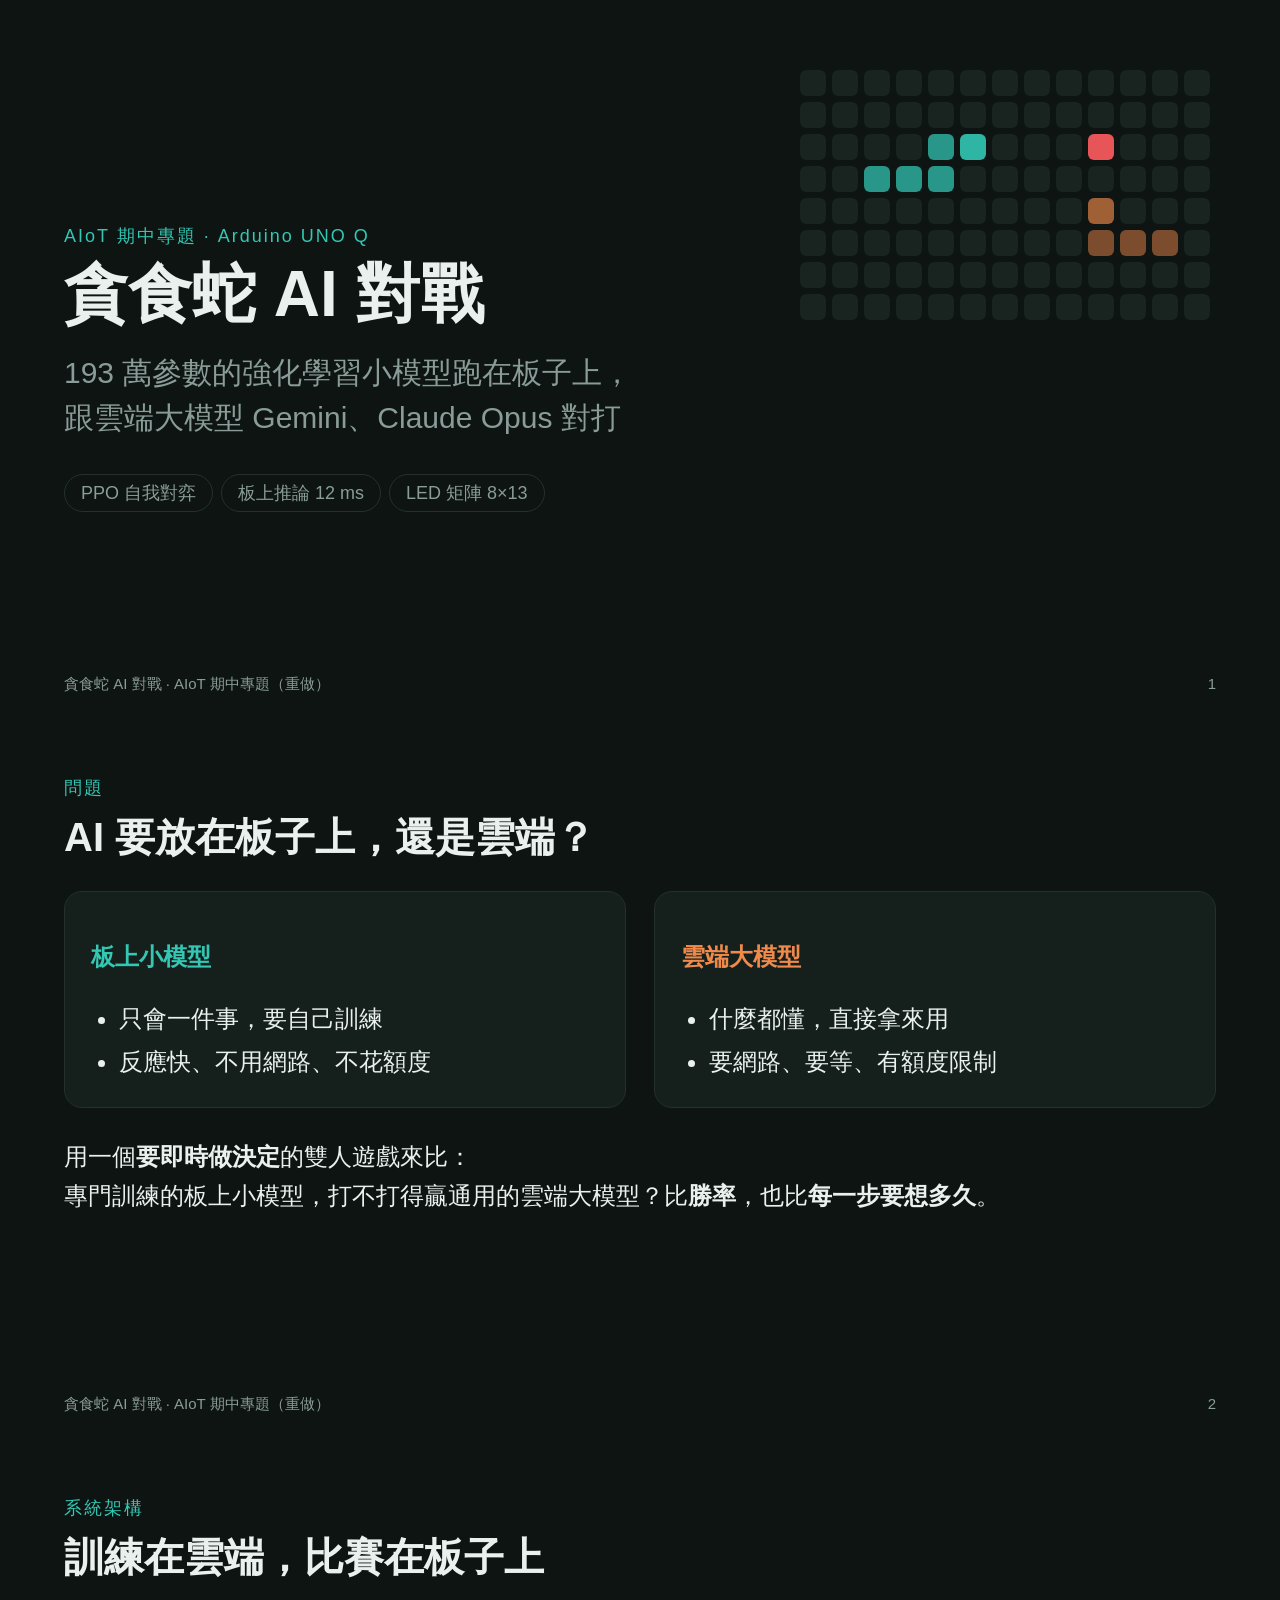
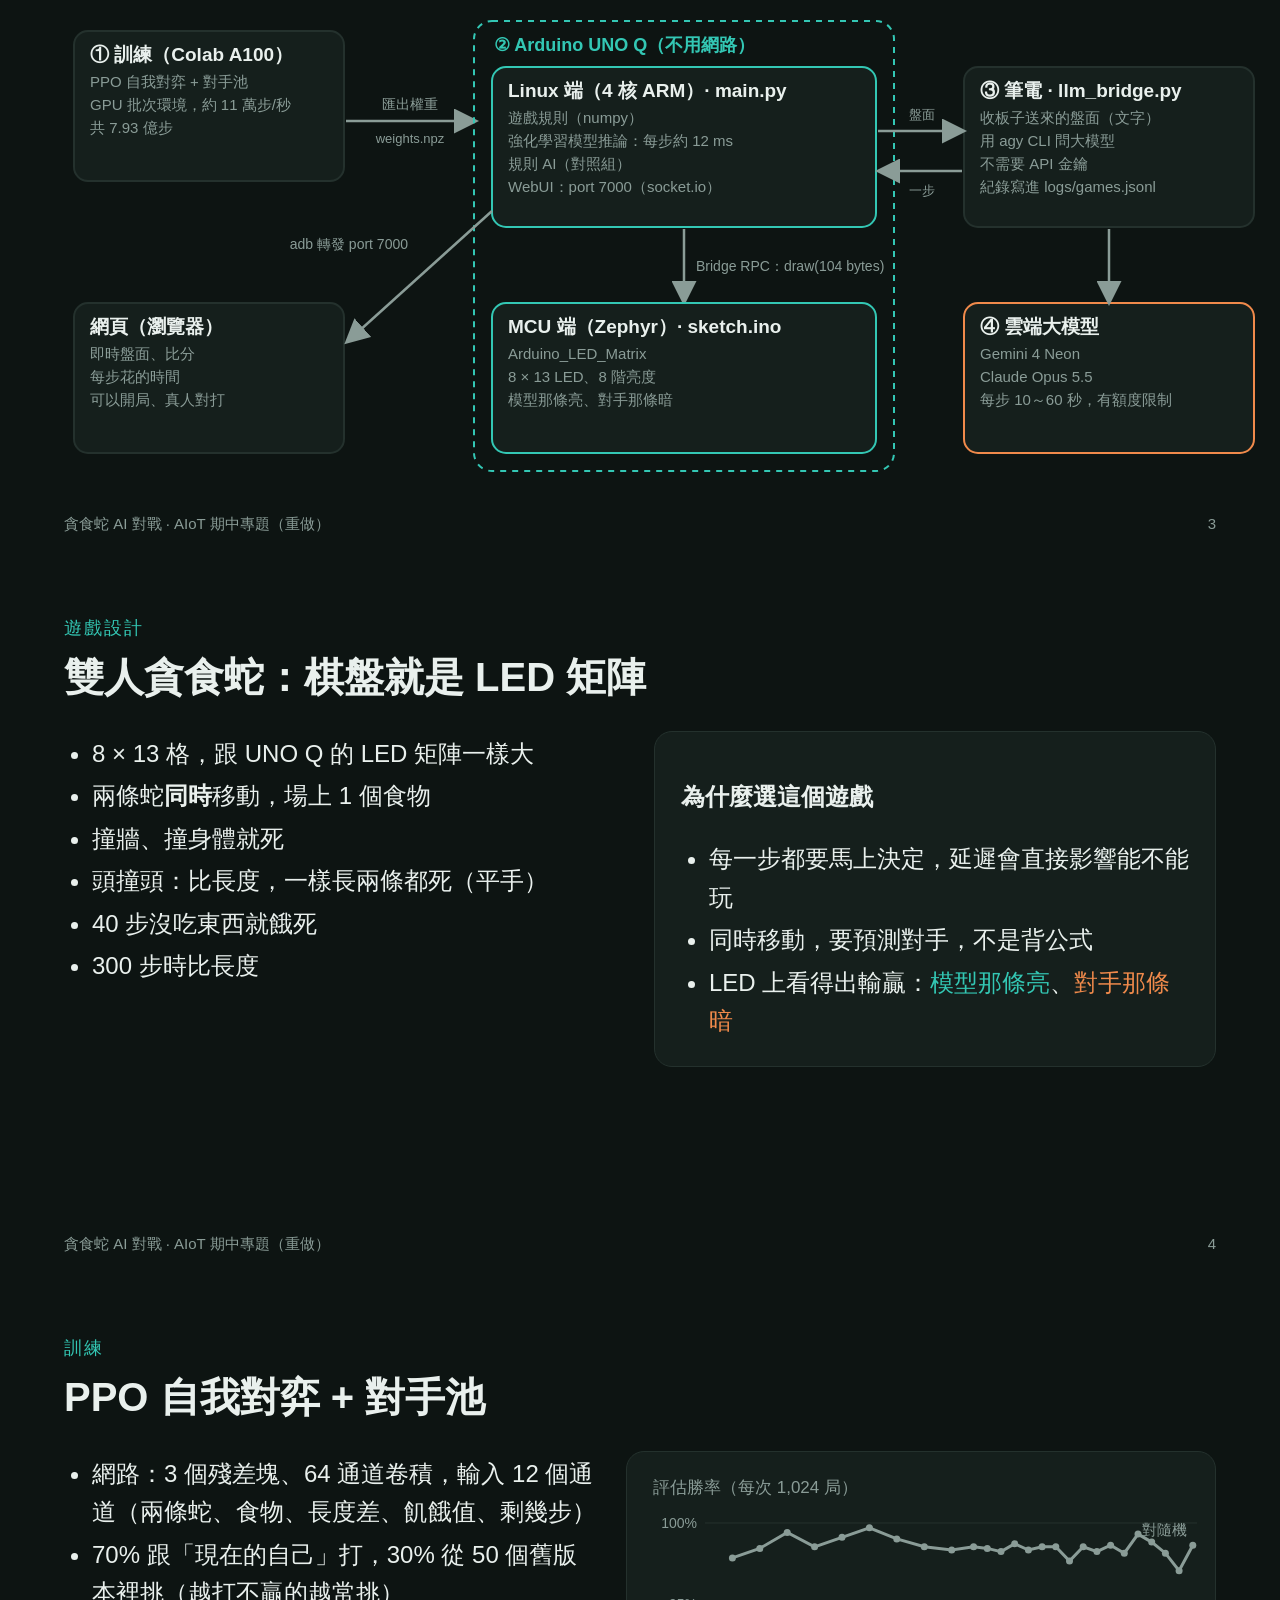
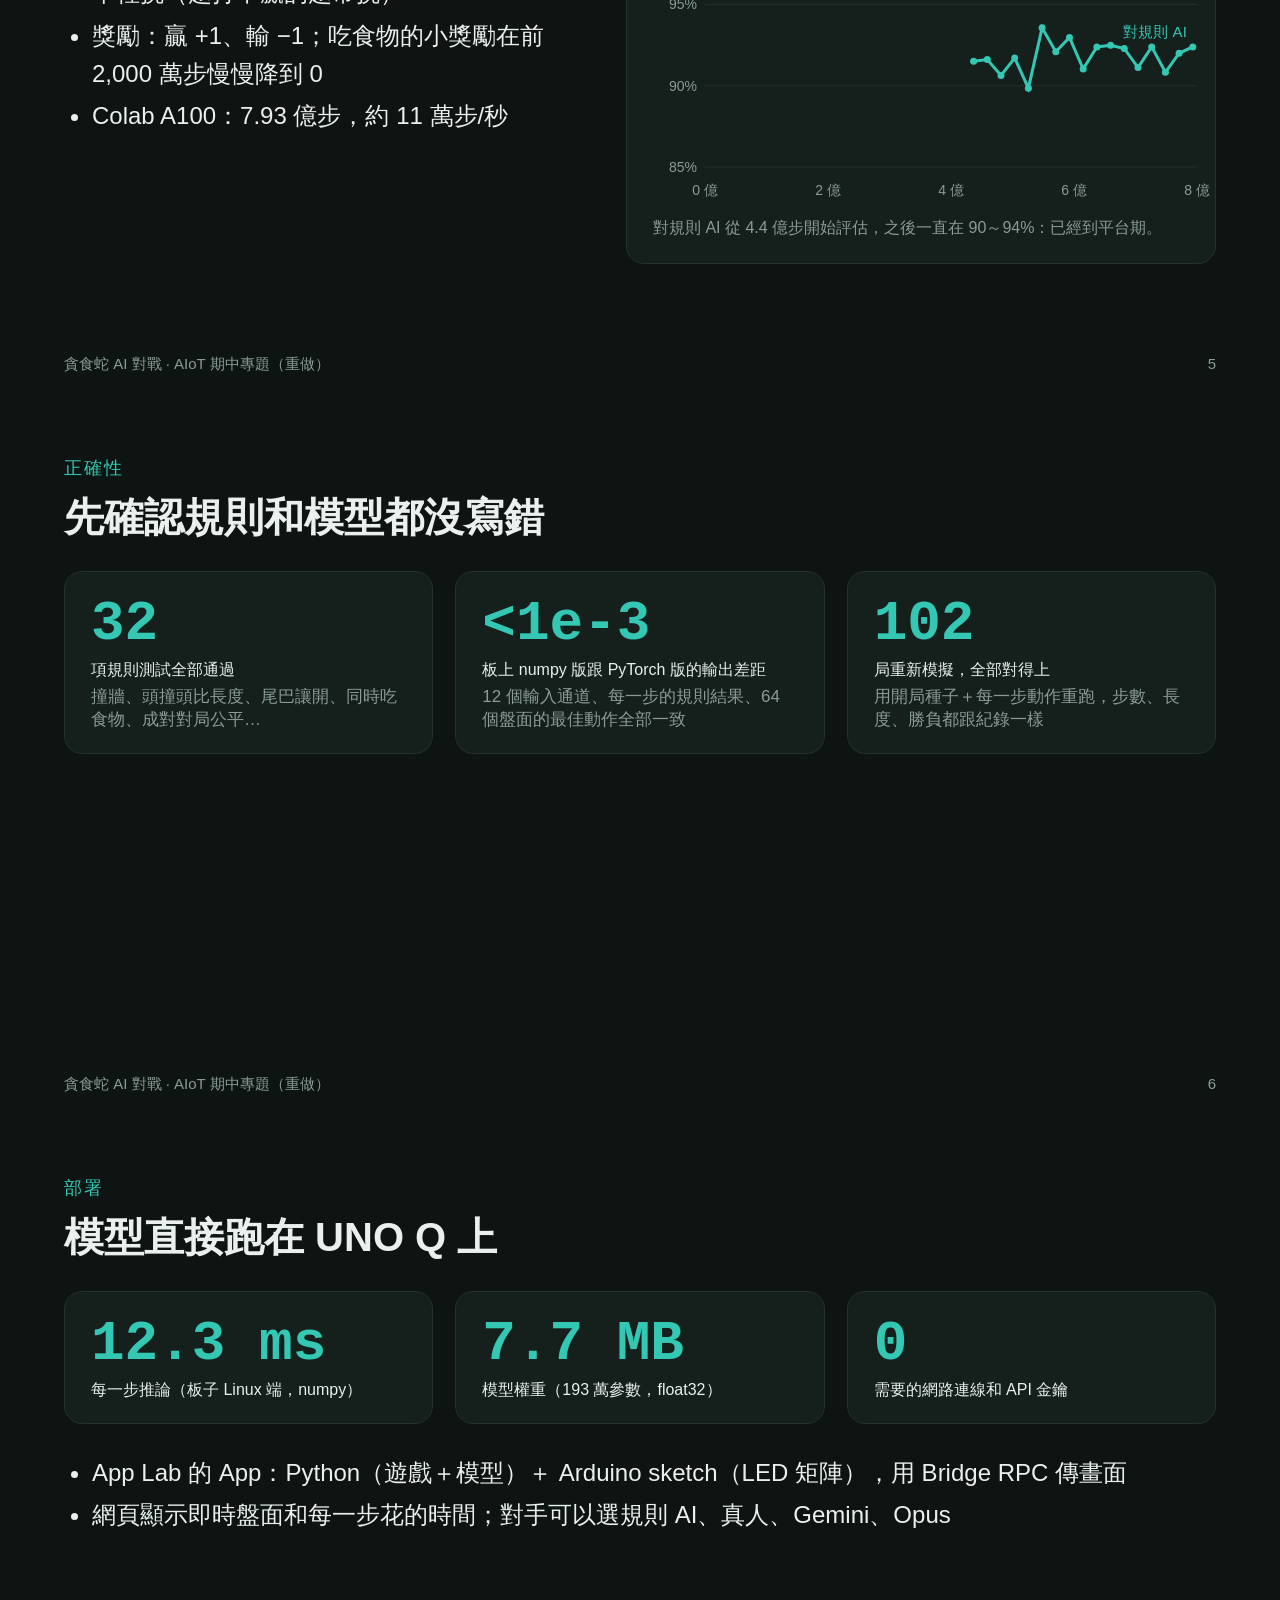
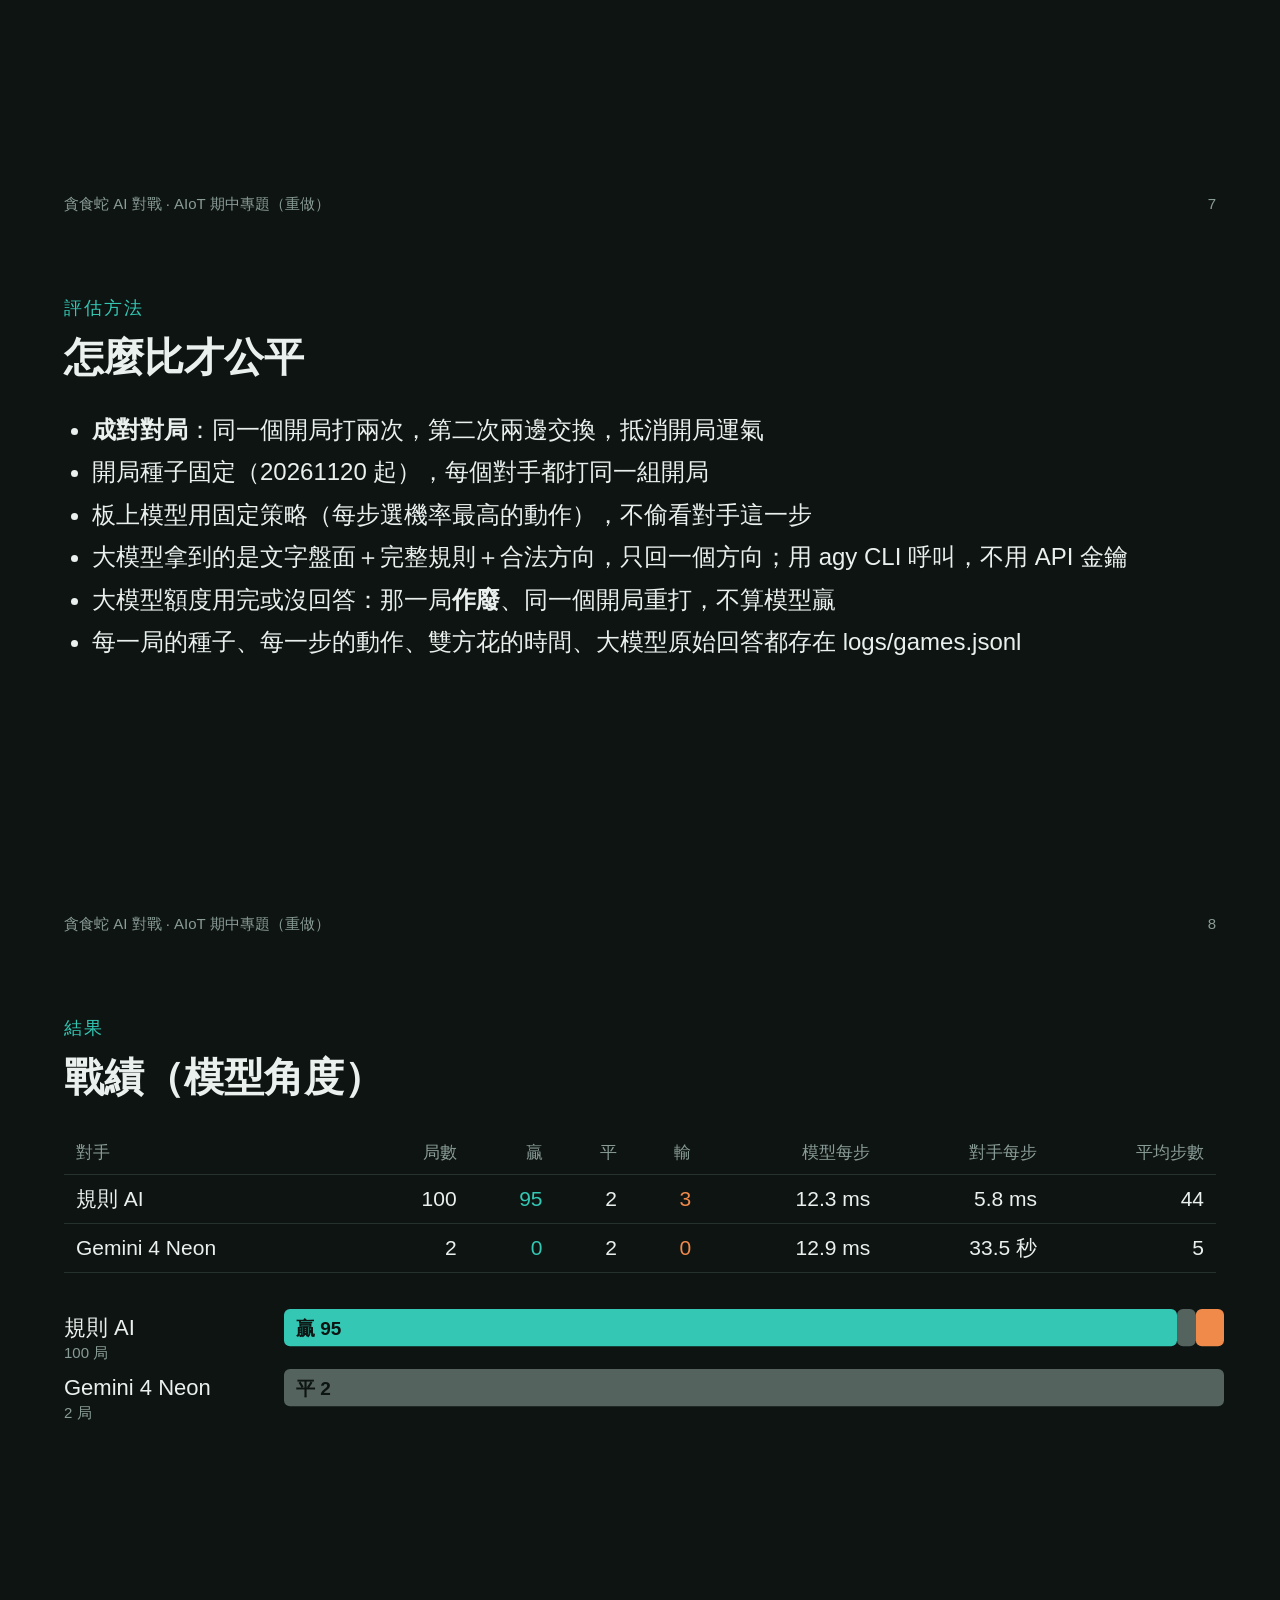
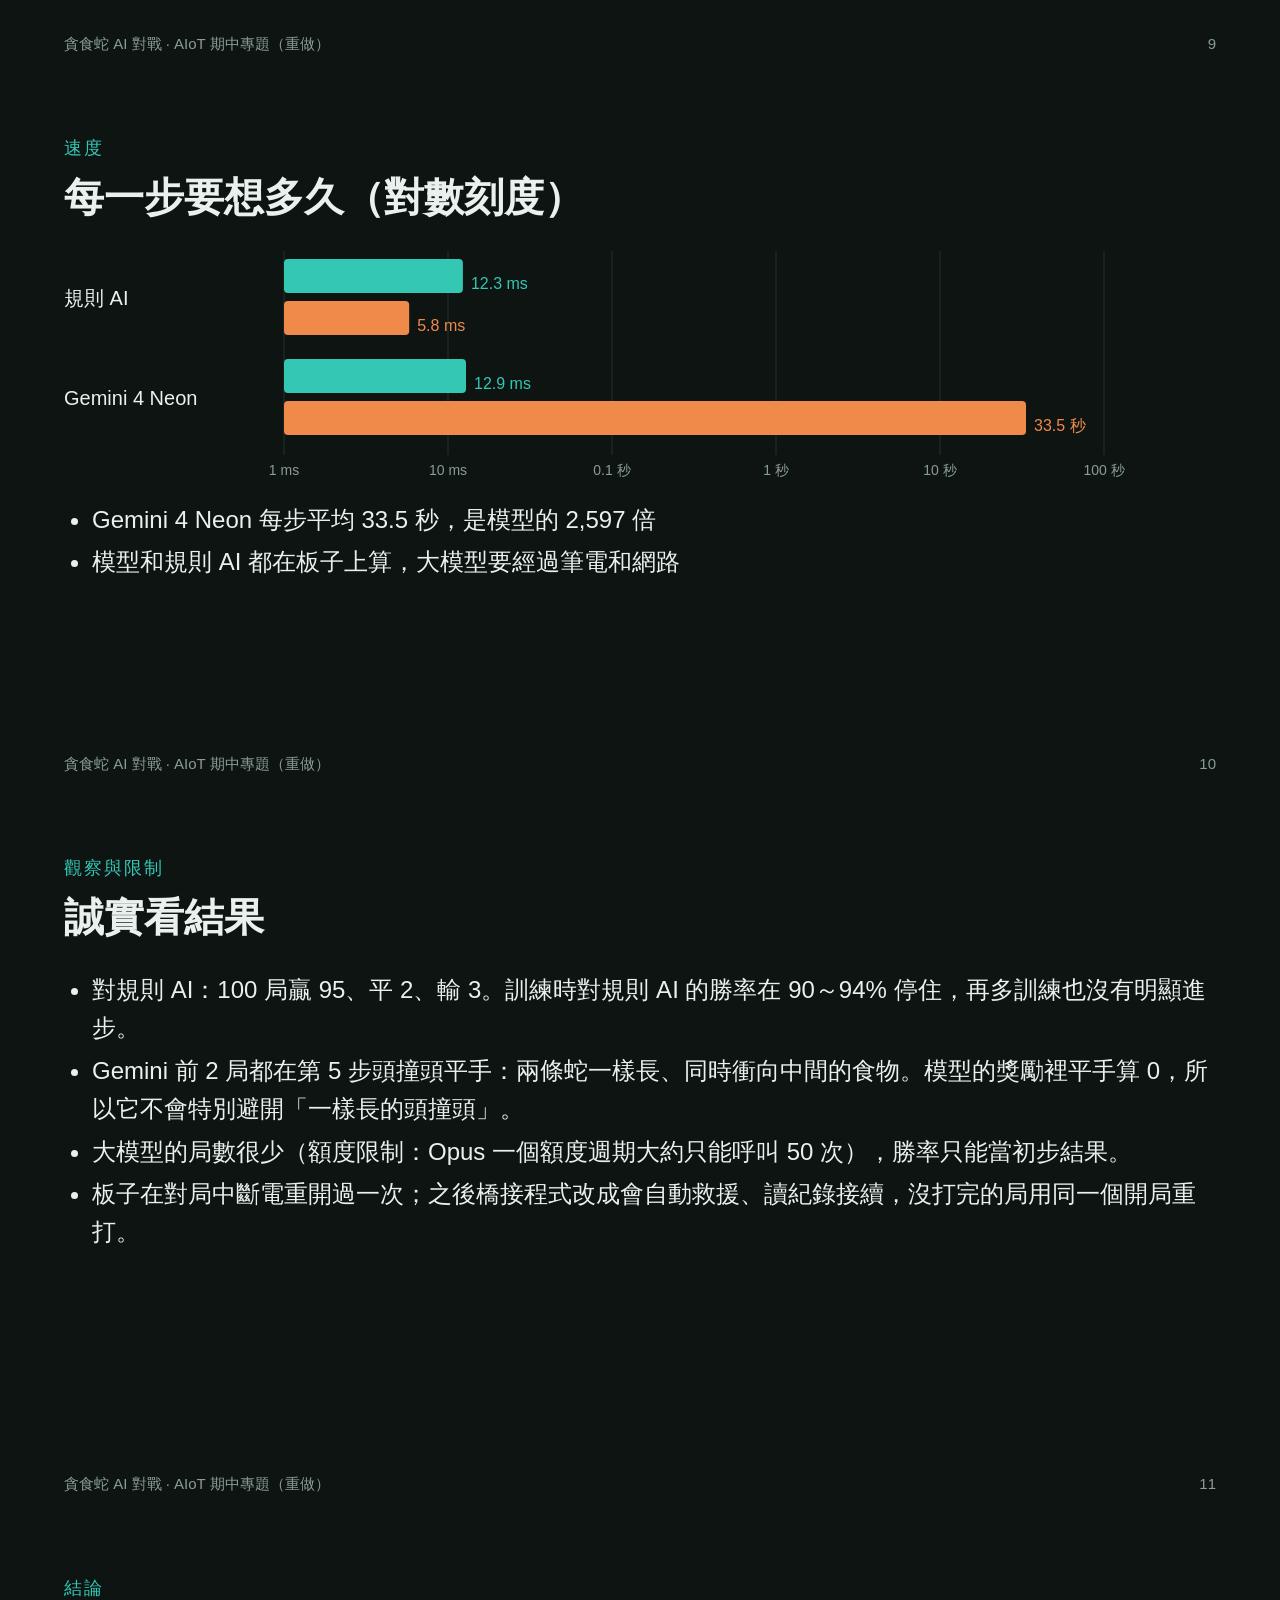
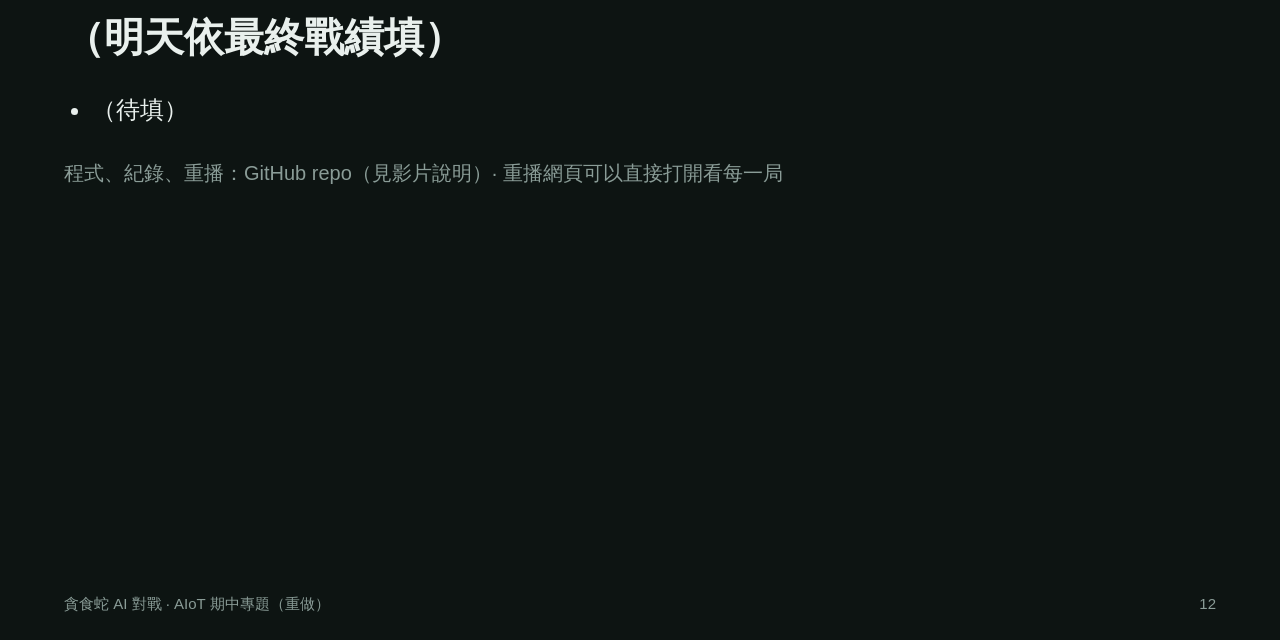
==== slides/deck.html @ 6e9355e6 "貪食蛇 AI 對戰：板上強化學習模型 vs 規則 AI、Gemini、Claude Opus - snake_duel.py：GPU 批次環境＋PPO 自我對弈＋對手池（Colab A100 訓練 7" ====
<!doctype html><html lang="zh-Hant"><head><meta charset="utf-8"><title>貪食蛇 AI 對戰</title><style>
@page { size: 1280px 720px; margin: 0; }
:root { --bg:#0d1412; --panel:#151f1c; --line:#24312d; --ink:#e9f0ed; --muted:#8a9c97; --model:#33c7b4; --opp:#f08a4b; }
* { box-sizing: border-box; }
html, body { margin: 0; background: var(--bg); color: var(--ink);
  font-family: "Microsoft JhengHei", "Noto Sans TC", sans-serif; -webkit-print-color-adjust: exact; print-color-adjust: exact; }
.slide { width: 1280px; height: 720px; padding: 56px 64px 40px; position: relative; overflow: hidden; page-break-after: always; break-after: page; background: var(--bg); }
.kicker { color: var(--model); font-size: 18px; letter-spacing: 2px; margin-bottom: 10px; }
h1 { font-size: 64px; margin: 0 0 18px; line-height: 1.15; }
h2 { font-size: 40px; margin: 0 0 26px; }
p, li { font-size: 24px; line-height: 1.6; }
.muted { color: var(--muted); }
.model { color: var(--model); } .opp { color: var(--opp); }
.foot { position: absolute; left: 64px; right: 64px; bottom: 26px; display: flex; justify-content: space-between; color: var(--muted); font-size: 15px; }
.grid2 { display: grid; grid-template-columns: 1fr 1fr; gap: 28px; }
.card { background: var(--panel); border: 1px solid var(--line); border-radius: 18px; padding: 22px 26px; }
.big { font-family: "Cascadia Mono", Consolas, monospace; font-size: 56px; font-weight: 700; line-height: 1.1; }
.stat { display: flex; flex-direction: column; gap: 4px; }
.stats { display: grid; grid-template-columns: repeat(3, 1fr); gap: 22px; margin-top: 24px; }
ul { margin: 0; padding-left: 28px; } li { margin: 4px 0; }
table { border-collapse: collapse; width: 100%; font-size: 21px; }
th, td { padding: 10px 12px; border-bottom: 1px solid var(--line); text-align: right; }
th:first-child, td:first-child { text-align: left; }
th { color: var(--muted); font-weight: 400; font-size: 17px; }
.cover { display: flex; flex-direction: column; justify-content: center; }
.cover .snake { position: absolute; right: 64px; top: 70px; opacity: 0.9; }
.tagline { font-size: 30px; color: var(--muted); max-width: 900px; line-height: 1.5; }
.pill { display: inline-block; border: 1px solid var(--line); border-radius: 999px; padding: 6px 16px; font-size: 18px; color: var(--muted); margin-right: 8px; }
</style></head>
<body><section class="slide cover"><div class="snake"><svg width="416" height="256"><rect x="0" y="0" width="26" height="26" rx="6" fill="#1b2522" opacity="1"/><rect x="32" y="0" width="26" height="26" rx="6" fill="#1b2522" opacity="1"/><rect x="64" y="0" width="26" height="26" rx="6" fill="#1b2522" opacity="1"/><rect x="96" y="0" width="26" height="26" rx="6" fill="#1b2522" opacity="1"/><rect x="128" y="0" width="26" height="26" rx="6" fill="#1b2522" opacity="1"/><rect x="160" y="0" width="26" height="26" rx="6" fill="#1b2522" opacity="1"/><rect x="192" y="0" width="26" height="26" rx="6" fill="#1b2522" opacity="1"/><rect x="224" y="0" width="26" height="26" rx="6" fill="#1b2522" opacity="1"/><rect x="256" y="0" width="26" height="26" rx="6" fill="#1b2522" opacity="1"/><rect x="288" y="0" width="26" height="26" rx="6" fill="#1b2522" opacity="1"/><rect x="320" y="0" width="26" height="26" rx="6" fill="#1b2522" opacity="1"/><rect x="352" y="0" width="26" height="26" rx="6" fill="#1b2522" opacity="1"/><rect x="384" y="0" width="26" height="26" rx="6" fill="#1b2522" opacity="1"/><rect x="0" y="32" width="26" height="26" rx="6" fill="#1b2522" opacity="1"/><rect x="32" y="32" width="26" height="26" rx="6" fill="#1b2522" opacity="1"/><rect x="64" y="32" width="26" height="26" rx="6" fill="#1b2522" opacity="1"/><rect x="96" y="32" width="26" height="26" rx="6" fill="#1b2522" opacity="1"/><rect x="128" y="32" width="26" height="26" rx="6" fill="#1b2522" opacity="1"/><rect x="160" y="32" width="26" height="26" rx="6" fill="#1b2522" opacity="1"/><rect x="192" y="32" width="26" height="26" rx="6" fill="#1b2522" opacity="1"/><rect x="224" y="32" width="26" height="26" rx="6" fill="#1b2522" opacity="1"/><rect x="256" y="32" width="26" height="26" rx="6" fill="#1b2522" opacity="1"/><rect x="288" y="32" width="26" height="26" rx="6" fill="#1b2522" opacity="1"/><rect x="320" y="32" width="26" height="26" rx="6" fill="#1b2522" opacity="1"/><rect x="352" y="32" width="26" height="26" rx="6" fill="#1b2522" opacity="1"/><rect x="384" y="32" width="26" height="26" rx="6" fill="#1b2522" opacity="1"/><rect x="0" y="64" width="26" height="26" rx="6" fill="#1b2522" opacity="1"/><rect x="32" y="64" width="26" height="26" rx="6" fill="#1b2522" opacity="1"/><rect x="64" y="64" width="26" height="26" rx="6" fill="#1b2522" opacity="1"/><rect x="96" y="64" width="26" height="26" rx="6" fill="#1b2522" opacity="1"/><rect x="128" y="64" width="26" height="26" rx="6" fill="#33c7b4" opacity="0.8142857142857143"/><rect x="160" y="64" width="26" height="26" rx="6" fill="#33c7b4" opacity="1.0"/><rect x="192" y="64" width="26" height="26" rx="6" fill="#1b2522" opacity="1"/><rect x="224" y="64" width="26" height="26" rx="6" fill="#1b2522" opacity="1"/><rect x="256" y="64" width="26" height="26" rx="6" fill="#1b2522" opacity="1"/><rect x="288" y="64" width="26" height="26" rx="6" fill="#ff5d61" opacity="1.0"/><rect x="320" y="64" width="26" height="26" rx="6" fill="#1b2522" opacity="1"/><rect x="352" y="64" width="26" height="26" rx="6" fill="#1b2522" opacity="1"/><rect x="384" y="64" width="26" height="26" rx="6" fill="#1b2522" opacity="1"/><rect x="0" y="96" width="26" height="26" rx="6" fill="#1b2522" opacity="1"/><rect x="32" y="96" width="26" height="26" rx="6" fill="#1b2522" opacity="1"/><rect x="64" y="96" width="26" height="26" rx="6" fill="#33c7b4" opacity="0.8142857142857143"/><rect x="96" y="96" width="26" height="26" rx="6" fill="#33c7b4" opacity="0.8142857142857143"/><rect x="128" y="96" width="26" height="26" rx="6" fill="#33c7b4" opacity="0.8142857142857143"/><rect x="160" y="96" width="26" height="26" rx="6" fill="#1b2522" opacity="1"/><rect x="192" y="96" width="26" height="26" rx="6" fill="#1b2522" opacity="1"/><rect x="224" y="96" width="26" height="26" rx="6" fill="#1b2522" opacity="1"/><rect x="256" y="96" width="26" height="26" rx="6" fill="#1b2522" opacity="1"/><rect x="288" y="96" width="26" height="26" rx="6" fill="#1b2522" opacity="1"/><rect x="320" y="96" width="26" height="26" rx="6" fill="#1b2522" opacity="1"/><rect x="352" y="96" width="26" height="26" rx="6" fill="#1b2522" opacity="1"/><rect x="384" y="96" width="26" height="26" rx="6" fill="#1b2522" opacity="1"/><rect x="0" y="128" width="26" height="26" rx="6" fill="#1b2522" opacity="1"/><rect x="32" y="128" width="26" height="26" rx="6" fill="#1b2522" opacity="1"/><rect x="64" y="128" width="26" height="26" rx="6" fill="#1b2522" opacity="1"/><rect x="96" y="128" width="26" height="26" rx="6" fill="#1b2522" opacity="1"/><rect x="128" y="128" width="26" height="26" rx="6" fill="#1b2522" opacity="1"/><rect x="160" y="128" width="26" height="26" rx="6" fill="#1b2522" opacity="1"/><rect x="192" y="128" width="26" height="26" rx="6" fill="#1b2522" opacity="1"/><rect x="224" y="128" width="26" height="26" rx="6" fill="#1b2522" opacity="1"/><rect x="256" y="128" width="26" height="26" rx="6" fill="#1b2522" opacity="1"/><rect x="288" y="128" width="26" height="26" rx="6" fill="#f08a4b" opacity="0.7214285714285714"/><rect x="320" y="128" width="26" height="26" rx="6" fill="#1b2522" opacity="1"/><rect x="352" y="128" width="26" height="26" rx="6" fill="#1b2522" opacity="1"/><rect x="384" y="128" width="26" height="26" rx="6" fill="#1b2522" opacity="1"/><rect x="0" y="160" width="26" height="26" rx="6" fill="#1b2522" opacity="1"/><rect x="32" y="160" width="26" height="26" rx="6" fill="#1b2522" opacity="1"/><rect x="64" y="160" width="26" height="26" rx="6" fill="#1b2522" opacity="1"/><rect x="96" y="160" width="26" height="26" rx="6" fill="#1b2522" opacity="1"/><rect x="128" y="160" width="26" height="26" rx="6" fill="#1b2522" opacity="1"/><rect x="160" y="160" width="26" height="26" rx="6" fill="#1b2522" opacity="1"/><rect x="192" y="160" width="26" height="26" rx="6" fill="#1b2522" opacity="1"/><rect x="224" y="160" width="26" height="26" rx="6" fill="#1b2522" opacity="1"/><rect x="256" y="160" width="26" height="26" rx="6" fill="#1b2522" opacity="1"/><rect x="288" y="160" width="26" height="26" rx="6" fill="#f08a4b" opacity="0.5357142857142857"/><rect x="320" y="160" width="26" height="26" rx="6" fill="#f08a4b" opacity="0.5357142857142857"/><rect x="352" y="160" width="26" height="26" rx="6" fill="#f08a4b" opacity="0.5357142857142857"/><rect x="384" y="160" width="26" height="26" rx="6" fill="#1b2522" opacity="1"/><rect x="0" y="192" width="26" height="26" rx="6" fill="#1b2522" opacity="1"/><rect x="32" y="192" width="26" height="26" rx="6" fill="#1b2522" opacity="1"/><rect x="64" y="192" width="26" height="26" rx="6" fill="#1b2522" opacity="1"/><rect x="96" y="192" width="26" height="26" rx="6" fill="#1b2522" opacity="1"/><rect x="128" y="192" width="26" height="26" rx="6" fill="#1b2522" opacity="1"/><rect x="160" y="192" width="26" height="26" rx="6" fill="#1b2522" opacity="1"/><rect x="192" y="192" width="26" height="26" rx="6" fill="#1b2522" opacity="1"/><rect x="224" y="192" width="26" height="26" rx="6" fill="#1b2522" opacity="1"/><rect x="256" y="192" width="26" height="26" rx="6" fill="#1b2522" opacity="1"/><rect x="288" y="192" width="26" height="26" rx="6" fill="#1b2522" opacity="1"/><rect x="320" y="192" width="26" height="26" rx="6" fill="#1b2522" opacity="1"/><rect x="352" y="192" width="26" height="26" rx="6" fill="#1b2522" opacity="1"/><rect x="384" y="192" width="26" height="26" rx="6" fill="#1b2522" opacity="1"/><rect x="0" y="224" width="26" height="26" rx="6" fill="#1b2522" opacity="1"/><rect x="32" y="224" width="26" height="26" rx="6" fill="#1b2522" opacity="1"/><rect x="64" y="224" width="26" height="26" rx="6" fill="#1b2522" opacity="1"/><rect x="96" y="224" width="26" height="26" rx="6" fill="#1b2522" opacity="1"/><rect x="128" y="224" width="26" height="26" rx="6" fill="#1b2522" opacity="1"/><rect x="160" y="224" width="26" height="26" rx="6" fill="#1b2522" opacity="1"/><rect x="192" y="224" width="26" height="26" rx="6" fill="#1b2522" opacity="1"/><rect x="224" y="224" width="26" height="26" rx="6" fill="#1b2522" opacity="1"/><rect x="256" y="224" width="26" height="26" rx="6" fill="#1b2522" opacity="1"/><rect x="288" y="224" width="26" height="26" rx="6" fill="#1b2522" opacity="1"/><rect x="320" y="224" width="26" height="26" rx="6" fill="#1b2522" opacity="1"/><rect x="352" y="224" width="26" height="26" rx="6" fill="#1b2522" opacity="1"/><rect x="384" y="224" width="26" height="26" rx="6" fill="#1b2522" opacity="1"/></svg></div>
<div class="kicker">AIoT 期中專題 · Arduino UNO Q</div>
<h1>貪食蛇 AI 對戰</h1>
<div class="tagline">193 萬參數的強化學習小模型跑在板子上，<br>跟雲端大模型 Gemini、Claude Opus 對打</div>
<div style="margin-top:34px"><span class="pill">PPO 自我對弈</span><span class="pill">板上推論 12 ms</span><span class="pill">LED 矩陣 8×13</span></div>
<div class="foot"><span>貪食蛇 AI 對戰 · AIoT 期中專題（重做）</span><span>1</span></div></section><section class="slide"><div class="kicker">問題</div><h2>AI 要放在板子上，還是雲端？</h2>
<div class="grid2"><div class="card"><p class="model"><b>板上小模型</b></p><ul><li>只會一件事，要自己訓練</li><li>反應快、不用網路、不花額度</li></ul></div>
<div class="card"><p class="opp"><b>雲端大模型</b></p><ul><li>什麼都懂，直接拿來用</li><li>要網路、要等、有額度限制</li></ul></div></div>
<p style="margin-top:30px">用一個<b>要即時做決定</b>的雙人遊戲來比：<br>專門訓練的板上小模型，打不打得贏通用的雲端大模型？比<b>勝率</b>，也比<b>每一步要想多久</b>。</p>
<div class="foot"><span>貪食蛇 AI 對戰 · AIoT 期中專題（重做）</span><span>2</span></div></section><section class="slide"><div class="kicker">系統架構</div><h2>訓練在雲端，比賽在板子上</h2><svg viewBox="0 0 1200 470" width="1200" height="470"><defs><marker id="ah" markerWidth="10" markerHeight="10" refX="8" refY="5" orient="auto"><path d="M0,0 L10,5 L0,10 z" fill="#8a9c97"/></marker></defs><rect x="10" y="20" width="270" height="150" rx="14" fill="#151f1c" stroke="#24312d" stroke-width="2"/><text x="26" y="50" fill="#e9f0ed" font-size="19" font-weight="700">① 訓練（Colab A100）</text><text x="26" y="76" fill="#8a9c97" font-size="15">PPO 自我對弈 + 對手池</text><text x="26" y="99" fill="#8a9c97" font-size="15">GPU 批次環境，約 11 萬步/秒</text><text x="26" y="122" fill="#8a9c97" font-size="15">共 7.93 億步</text><line x1="282" y1="110" x2="410" y2="110" stroke="#8a9c97" stroke-width="2.5" marker-end="url(#ah)"/><text x="346" y="98" fill="#8a9c97" font-size="14" text-anchor="middle">匯出權重</text><text x="346" y="132" fill="#8a9c97" font-size="13" text-anchor="middle">weights.npz</text><rect x="410" y="10" width="420" height="450" rx="18" fill="none" stroke="#33c7b4" stroke-width="2" stroke-dasharray="6 6"/><text x="430" y="40" fill="#33c7b4" font-size="18" font-weight="700">② Arduino UNO Q（不用網路）</text><rect x="428" y="56" width="384" height="160" rx="14" fill="#151f1c" stroke="#33c7b4" stroke-width="2"/><text x="444" y="86" fill="#e9f0ed" font-size="19" font-weight="700">Linux 端（4 核 ARM）· main.py</text><text x="444" y="112" fill="#8a9c97" font-size="15">遊戲規則（numpy）</text><text x="444" y="135" fill="#8a9c97" font-size="15">強化學習模型推論：每步約 12 ms</text><text x="444" y="158" fill="#8a9c97" font-size="15">規則 AI（對照組）</text><text x="444" y="181" fill="#8a9c97" font-size="15">WebUI：port 7000（socket.io）</text><line x1="620" y1="218" x2="620" y2="290" stroke="#8a9c97" stroke-width="2.5" marker-end="url(#ah)"/><text x="632" y="260" fill="#8a9c97" font-size="14" text-anchor="start">Bridge RPC：draw(104 bytes)</text><rect x="428" y="292" width="384" height="150" rx="14" fill="#151f1c" stroke="#33c7b4" stroke-width="2"/><text x="444" y="322" fill="#e9f0ed" font-size="19" font-weight="700">MCU 端（Zephyr）· sketch.ino</text><text x="444" y="348" fill="#8a9c97" font-size="15">Arduino_LED_Matrix</text><text x="444" y="371" fill="#8a9c97" font-size="15">8 × 13 LED、8 階亮度</text><text x="444" y="394" fill="#8a9c97" font-size="15">模型那條亮、對手那條暗</text><rect x="900" y="56" width="290" height="160" rx="14" fill="#151f1c" stroke="#24312d" stroke-width="2"/><text x="916" y="86" fill="#e9f0ed" font-size="19" font-weight="700">③ 筆電 · llm_bridge.py</text><text x="916" y="112" fill="#8a9c97" font-size="15">收板子送來的盤面（文字）</text><text x="916" y="135" fill="#8a9c97" font-size="15">用 agy CLI 問大模型</text><text x="916" y="158" fill="#8a9c97" font-size="15">不需要 API 金鑰</text><text x="916" y="181" fill="#8a9c97" font-size="15">紀錄寫進 logs/games.jsonl</text><line x1="814" y1="120" x2="898" y2="120" stroke="#8a9c97" stroke-width="2.5" marker-end="url(#ah)"/><line x1="898" y1="160" x2="816" y2="160" stroke="#8a9c97" stroke-width="2.5" marker-end="url(#ah)"/><text x="858" y="108" fill="#8a9c97" font-size="13" text-anchor="middle">盤面</text><text x="858" y="184" fill="#8a9c97" font-size="13" text-anchor="middle">一步</text><rect x="900" y="292" width="290" height="150" rx="14" fill="#151f1c" stroke="#f08a4b" stroke-width="2"/><text x="916" y="322" fill="#e9f0ed" font-size="19" font-weight="700">④ 雲端大模型</text><text x="916" y="348" fill="#8a9c97" font-size="15">Gemini 4 Neon</text><text x="916" y="371" fill="#8a9c97" font-size="15">Claude Opus 5.5</text><text x="916" y="394" fill="#8a9c97" font-size="15">每步 10～60 秒，有額度限制</text><line x1="1045" y1="218" x2="1045" y2="290" stroke="#8a9c97" stroke-width="2.5" marker-end="url(#ah)"/><rect x="10" y="292" width="270" height="150" rx="14" fill="#151f1c" stroke="#24312d" stroke-width="2"/><text x="26" y="322" fill="#e9f0ed" font-size="19" font-weight="700">網頁（瀏覽器）</text><text x="26" y="348" fill="#8a9c97" font-size="15">即時盤面、比分</text><text x="26" y="371" fill="#8a9c97" font-size="15">每步花的時間</text><text x="26" y="394" fill="#8a9c97" font-size="15">可以開局、真人對打</text><line x1="428" y1="200" x2="284" y2="330" stroke="#8a9c97" stroke-width="2.5" marker-end="url(#ah)"/><text x="344" y="238" fill="#8a9c97" font-size="14" text-anchor="end">adb 轉發 port 7000</text></svg><div class="foot"><span>貪食蛇 AI 對戰 · AIoT 期中專題（重做）</span><span>3</span></div></section><section class="slide"><div class="kicker">遊戲設計</div><h2>雙人貪食蛇：棋盤就是 LED 矩陣</h2>
<div class="grid2"><div><ul>
<li>8 × 13 格，跟 UNO Q 的 LED 矩陣一樣大</li><li>兩條蛇<b>同時</b>移動，場上 1 個食物</li><li>撞牆、撞身體就死</li><li>頭撞頭：比長度，一樣長兩條都死（平手）</li><li>40 步沒吃東西就餓死</li><li>300 步時比長度</li></ul></div>
<div class="card"><p><b>為什麼選這個遊戲</b></p><ul><li>每一步都要馬上決定，延遲會直接影響能不能玩</li><li>同時移動，要預測對手，不是背公式</li><li>LED 上看得出輸贏：<span class="model">模型那條亮</span>、<span class="opp">對手那條暗</span></li></ul></div></div>
<div class="foot"><span>貪食蛇 AI 對戰 · AIoT 期中專題（重做）</span><span>4</span></div></section><section class="slide"><div class="kicker">訓練</div><h2>PPO 自我對弈 + 對手池</h2>
<div class="grid2" style="grid-template-columns: 1fr 590px"><div><ul>
<li>網路：3 個殘差塊、64 通道卷積，輸入 12 個通道（兩條蛇、食物、長度差、飢餓值、剩幾步）</li>
<li>70% 跟「現在的自己」打，30% 從 50 個舊版本裡挑（越打不贏的越常挑）</li>
<li>獎勵：贏 +1、輸 −1；吃食物的小獎勵在前 2,000 萬步慢慢降到 0</li>
<li>Colab A100：7.93 億步，約 11 萬步/秒</li></ul></div>
<div class="card"><p class="muted" style="font-size:17px;margin:0 0 6px">評估勝率（每次 1,024 局）</p><svg viewBox="0 0 560 300" width="560" height="300"><line x1="52" x2="544" y1="260.0" y2="260.0" stroke="#24312d"/><text x="44" y="265.0" fill="#8a9c97" font-size="14" text-anchor="end">85%</text><line x1="52" x2="544" y1="178.7" y2="178.7" stroke="#24312d"/><text x="44" y="183.7" fill="#8a9c97" font-size="14" text-anchor="end">90%</text><line x1="52" x2="544" y1="97.3" y2="97.3" stroke="#24312d"/><text x="44" y="102.3" fill="#8a9c97" font-size="14" text-anchor="end">95%</text><line x1="52" x2="544" y1="16.0" y2="16.0" stroke="#24312d"/><text x="44" y="21.0" fill="#8a9c97" font-size="14" text-anchor="end">100%</text><text x="52.0" y="288" fill="#8a9c97" font-size="14" text-anchor="middle">0 億</text><text x="175.0" y="288" fill="#8a9c97" font-size="14" text-anchor="middle">2 億</text><text x="298.0" y="288" fill="#8a9c97" font-size="14" text-anchor="middle">4 億</text><text x="421.0" y="288" fill="#8a9c97" font-size="14" text-anchor="middle">6 億</text><text x="544.0" y="288" fill="#8a9c97" font-size="14" text-anchor="middle">8 億</text><polyline fill="none" stroke="#8a9c97" stroke-width="3" points="79.4,50.9 106.8,41.4 134.2,25.5 161.6,39.8 189.0,30.3 216.4,20.8 243.8,31.9 271.3,39.8 298.7,43.0 320.6,39.8 334.3,41.4 348.0,44.6 361.7,36.7 375.4,43.0 389.1,39.8 402.8,39.8 416.5,54.1 430.2,39.8 443.9,44.6 457.6,38.2 471.3,46.2 485.0,27.1 498.7,35.1 512.4,46.2 526.1,63.7 539.8,38.2"/><circle cx="79.4" cy="50.9" r="3.5" fill="#8a9c97"/><circle cx="106.8" cy="41.4" r="3.5" fill="#8a9c97"/><circle cx="134.2" cy="25.5" r="3.5" fill="#8a9c97"/><circle cx="161.6" cy="39.8" r="3.5" fill="#8a9c97"/><circle cx="189.0" cy="30.3" r="3.5" fill="#8a9c97"/><circle cx="216.4" cy="20.8" r="3.5" fill="#8a9c97"/><circle cx="243.8" cy="31.9" r="3.5" fill="#8a9c97"/><circle cx="271.3" cy="39.8" r="3.5" fill="#8a9c97"/><circle cx="298.7" cy="43.0" r="3.5" fill="#8a9c97"/><circle cx="320.6" cy="39.8" r="3.5" fill="#8a9c97"/><circle cx="334.3" cy="41.4" r="3.5" fill="#8a9c97"/><circle cx="348.0" cy="44.6" r="3.5" fill="#8a9c97"/><circle cx="361.7" cy="36.7" r="3.5" fill="#8a9c97"/><circle cx="375.4" cy="43.0" r="3.5" fill="#8a9c97"/><circle cx="389.1" cy="39.8" r="3.5" fill="#8a9c97"/><circle cx="402.8" cy="39.8" r="3.5" fill="#8a9c97"/><circle cx="416.5" cy="54.1" r="3.5" fill="#8a9c97"/><circle cx="430.2" cy="39.8" r="3.5" fill="#8a9c97"/><circle cx="443.9" cy="44.6" r="3.5" fill="#8a9c97"/><circle cx="457.6" cy="38.2" r="3.5" fill="#8a9c97"/><circle cx="471.3" cy="46.2" r="3.5" fill="#8a9c97"/><circle cx="485.0" cy="27.1" r="3.5" fill="#8a9c97"/><circle cx="498.7" cy="35.1" r="3.5" fill="#8a9c97"/><circle cx="512.4" cy="46.2" r="3.5" fill="#8a9c97"/><circle cx="526.1" cy="63.7" r="3.5" fill="#8a9c97"/><circle cx="539.8" cy="38.2" r="3.5" fill="#8a9c97"/><text x="533.8" y="28.2" fill="#8a9c97" font-size="15" text-anchor="end">對隨機</text><polyline fill="none" stroke="#33c7b4" stroke-width="3" points="320.6,154.2 334.3,152.6 348.0,168.5 361.7,151.0 375.4,181.2 389.1,120.8 402.8,144.7 416.5,130.4 430.2,162.1 443.9,139.9 457.6,138.3 471.3,141.5 485.0,160.6 498.7,139.9 512.4,165.3 526.1,146.3 539.8,139.9"/><circle cx="320.6" cy="154.2" r="3.5" fill="#33c7b4"/><circle cx="334.3" cy="152.6" r="3.5" fill="#33c7b4"/><circle cx="348.0" cy="168.5" r="3.5" fill="#33c7b4"/><circle cx="361.7" cy="151.0" r="3.5" fill="#33c7b4"/><circle cx="375.4" cy="181.2" r="3.5" fill="#33c7b4"/><circle cx="389.1" cy="120.8" r="3.5" fill="#33c7b4"/><circle cx="402.8" cy="144.7" r="3.5" fill="#33c7b4"/><circle cx="416.5" cy="130.4" r="3.5" fill="#33c7b4"/><circle cx="430.2" cy="162.1" r="3.5" fill="#33c7b4"/><circle cx="443.9" cy="139.9" r="3.5" fill="#33c7b4"/><circle cx="457.6" cy="138.3" r="3.5" fill="#33c7b4"/><circle cx="471.3" cy="141.5" r="3.5" fill="#33c7b4"/><circle cx="485.0" cy="160.6" r="3.5" fill="#33c7b4"/><circle cx="498.7" cy="139.9" r="3.5" fill="#33c7b4"/><circle cx="512.4" cy="165.3" r="3.5" fill="#33c7b4"/><circle cx="526.1" cy="146.3" r="3.5" fill="#33c7b4"/><circle cx="539.8" cy="139.9" r="3.5" fill="#33c7b4"/><text x="533.8" y="129.9" fill="#33c7b4" font-size="15" text-anchor="end">對規則 AI</text></svg>
<p class="muted" style="font-size:16px;margin:4px 0 0">對規則 AI 從 4.4 億步開始評估，之後一直在 90～94%：已經到平台期。</p></div></div>
<div class="foot"><span>貪食蛇 AI 對戰 · AIoT 期中專題（重做）</span><span>5</span></div></section><section class="slide"><div class="kicker">正確性</div><h2>先確認規則和模型都沒寫錯</h2>
<div class="stats"><div class="card stat"><span class="big model">32</span><span>項規則測試全部通過</span><span class="muted" style="font-size:17px">撞牆、頭撞頭比長度、尾巴讓開、同時吃食物、成對對局公平…</span></div>
<div class="card stat"><span class="big model">&lt;1e-3</span><span>板上 numpy 版跟 PyTorch 版的輸出差距</span><span class="muted" style="font-size:17px">12 個輸入通道、每一步的規則結果、64 個盤面的最佳動作全部一致</span></div>
<div class="card stat"><span class="big model">102</span><span>局重新模擬，全部對得上</span><span class="muted" style="font-size:17px">用開局種子＋每一步動作重跑，步數、長度、勝負都跟紀錄一樣</span></div></div>
<div class="foot"><span>貪食蛇 AI 對戰 · AIoT 期中專題（重做）</span><span>6</span></div></section><section class="slide"><div class="kicker">部署</div><h2>模型直接跑在 UNO Q 上</h2>
<div class="stats"><div class="card stat"><span class="big model">12.3 ms</span><span>每一步推論（板子 Linux 端，numpy）</span></div>
<div class="card stat"><span class="big model">7.7 MB</span><span>模型權重（193 萬參數，float32）</span></div>
<div class="card stat"><span class="big model">0</span><span>需要的網路連線和 API 金鑰</span></div></div>
<ul style="margin-top:30px"><li>App Lab 的 App：Python（遊戲＋模型）＋ Arduino sketch（LED 矩陣），用 Bridge RPC 傳畫面</li>
<li>網頁顯示即時盤面和每一步花的時間；對手可以選規則 AI、真人、Gemini、Opus</li></ul>
<div class="foot"><span>貪食蛇 AI 對戰 · AIoT 期中專題（重做）</span><span>7</span></div></section><section class="slide"><div class="kicker">評估方法</div><h2>怎麼比才公平</h2><ul>
<li><b>成對對局</b>：同一個開局打兩次，第二次兩邊交換，抵消開局運氣</li>
<li>開局種子固定（20261120 起），每個對手都打同一組開局</li>
<li>板上模型用固定策略（每步選機率最高的動作），不偷看對手這一步</li>
<li>大模型拿到的是文字盤面＋完整規則＋合法方向，只回一個方向；用 agy CLI 呼叫，不用 API 金鑰</li>
<li>大模型額度用完或沒回答：那一局<b>作廢</b>、同一個開局重打，不算模型贏</li>
<li>每一局的種子、每一步的動作、雙方花的時間、大模型原始回答都存在 logs/games.jsonl</li></ul>
<div class="foot"><span>貪食蛇 AI 對戰 · AIoT 期中專題（重做）</span><span>8</span></div></section><section class="slide"><div class="kicker">結果</div><h2>戰績（模型角度）</h2>
<table><tr><th>對手</th><th>局數</th><th>贏</th><th>平</th><th>輸</th><th>模型每步</th><th>對手每步</th><th>平均步數</th></tr><tr><td>規則 AI</td><td>100</td><td class='model'>95</td><td>2</td><td class='opp'>3</td><td>12.3 ms</td><td>5.8 ms</td><td>44</td></tr><tr><td>Gemini 4 Neon</td><td>2</td><td class='model'>0</td><td>2</td><td class='opp'>0</td><td>12.9 ms</td><td>33.5 秒</td><td>5</td></tr></table>
<div style="margin-top:26px"><svg viewBox="0 0 1180 140" width="1180" height="140"><text x="0" y="35.6" fill="#e9f0ed" font-size="22">規則 AI</text><text x="0" y="58.6" fill="#8a9c97" font-size="15">100 局</text><rect x="220.0" y="10.0" width="893.0" height="37.2" rx="6" fill="#33c7b4"/><text x="232.0" y="35.6" fill="#0d1412" font-size="19" font-weight="700">贏 95</text><rect x="1113.0" y="10.0" width="18.8" height="37.2" rx="6" fill="#55635f"/><rect x="1131.8" y="10.0" width="28.2" height="37.2" rx="6" fill="#f08a4b"/><text x="0" y="95.6" fill="#e9f0ed" font-size="22">Gemini 4 Neon</text><text x="0" y="118.6" fill="#8a9c97" font-size="15">2 局</text><rect x="220.0" y="70.0" width="940.0" height="37.2" rx="6" fill="#55635f"/><text x="232.0" y="95.6" fill="#0d1412" font-size="19" font-weight="700">平 2</text></svg></div>
<div class="foot"><span>貪食蛇 AI 對戰 · AIoT 期中專題（重做）</span><span>9</span></div></section><section class="slide"><div class="kicker">速度</div><h2>每一步要想多久（對數刻度）</h2>
<svg viewBox="0 0 1180 230" width="1180" height="230"><line x1="220.0" x2="220.0" y1="0" y2="204" stroke="#24312d"/><text x="220.0" y="224" fill="#8a9c97" font-size="14" text-anchor="middle">1 ms</text><line x1="384.0" x2="384.0" y1="0" y2="204" stroke="#24312d"/><text x="384.0" y="224" fill="#8a9c97" font-size="14" text-anchor="middle">10 ms</text><line x1="548.0" x2="548.0" y1="0" y2="204" stroke="#24312d"/><text x="548.0" y="224" fill="#8a9c97" font-size="14" text-anchor="middle">0.1 秒</text><line x1="712.0" x2="712.0" y1="0" y2="204" stroke="#24312d"/><text x="712.0" y="224" fill="#8a9c97" font-size="14" text-anchor="middle">1 秒</text><line x1="876.0" x2="876.0" y1="0" y2="204" stroke="#24312d"/><text x="876.0" y="224" fill="#8a9c97" font-size="14" text-anchor="middle">10 秒</text><line x1="1040.0" x2="1040.0" y1="0" y2="204" stroke="#24312d"/><text x="1040.0" y="224" fill="#8a9c97" font-size="14" text-anchor="middle">100 秒</text><text x="0" y="54.0" fill="#e9f0ed" font-size="20">規則 AI</text><rect x="220" y="8.0" width="178.9" height="34.0" rx="4" fill="#33c7b4"/><text x="406.9" y="38.0" fill="#33c7b4" font-size="16">12.3 ms</text><rect x="220" y="50.0" width="125.2" height="34.0" rx="4" fill="#f08a4b"/><text x="353.2" y="80.0" fill="#f08a4b" font-size="16">5.8 ms</text><text x="0" y="154.0" fill="#e9f0ed" font-size="20">Gemini 4 Neon</text><rect x="220" y="108.0" width="182.0" height="34.0" rx="4" fill="#33c7b4"/><text x="410.0" y="138.0" fill="#33c7b4" font-size="16">12.9 ms</text><rect x="220" y="150.0" width="742.0" height="34.0" rx="4" fill="#f08a4b"/><text x="970.0" y="180.0" fill="#f08a4b" font-size="16">33.5 秒</text></svg>
<ul style="margin-top:16px"><li>Gemini 4 Neon 每步平均 33.5 秒，是模型的 2,597 倍</li><li>模型和規則 AI 都在板子上算，大模型要經過筆電和網路</li></ul>
<div class="foot"><span>貪食蛇 AI 對戰 · AIoT 期中專題（重做）</span><span>10</span></div></section><section class="slide"><div class="kicker">觀察與限制</div><h2>誠實看結果</h2><ul>
<li>對規則 AI：100 局贏 95、平 2、輸 3。訓練時對規則 AI 的勝率在 90～94% 停住，再多訓練也沒有明顯進步。</li><li>Gemini 前 2 局都在第 5 步頭撞頭平手：兩條蛇一樣長、同時衝向中間的食物。模型的獎勵裡平手算 0，所以它不會特別避開「一樣長的頭撞頭」。</li><li>大模型的局數很少（額度限制：Opus 一個額度週期大約只能呼叫 50 次），勝率只能當初步結果。</li><li>板子在對局中斷電重開過一次；之後橋接程式改成會自動救援、讀紀錄接續，沒打完的局用同一個開局重打。</li></ul>
<div class="foot"><span>貪食蛇 AI 對戰 · AIoT 期中專題（重做）</span><span>11</span></div></section><section class="slide"><div class="kicker">結論</div><h2>（明天依最終戰績填）</h2><ul>
<li>（待填）</li></ul>
<p class="muted" style="margin-top:28px;font-size:20px">程式、紀錄、重播：GitHub repo（見影片說明）· 重播網頁可以直接打開看每一局</p>
<div class="foot"><span>貪食蛇 AI 對戰 · AIoT 期中專題（重做）</span><span>12</span></div></section></body></html>
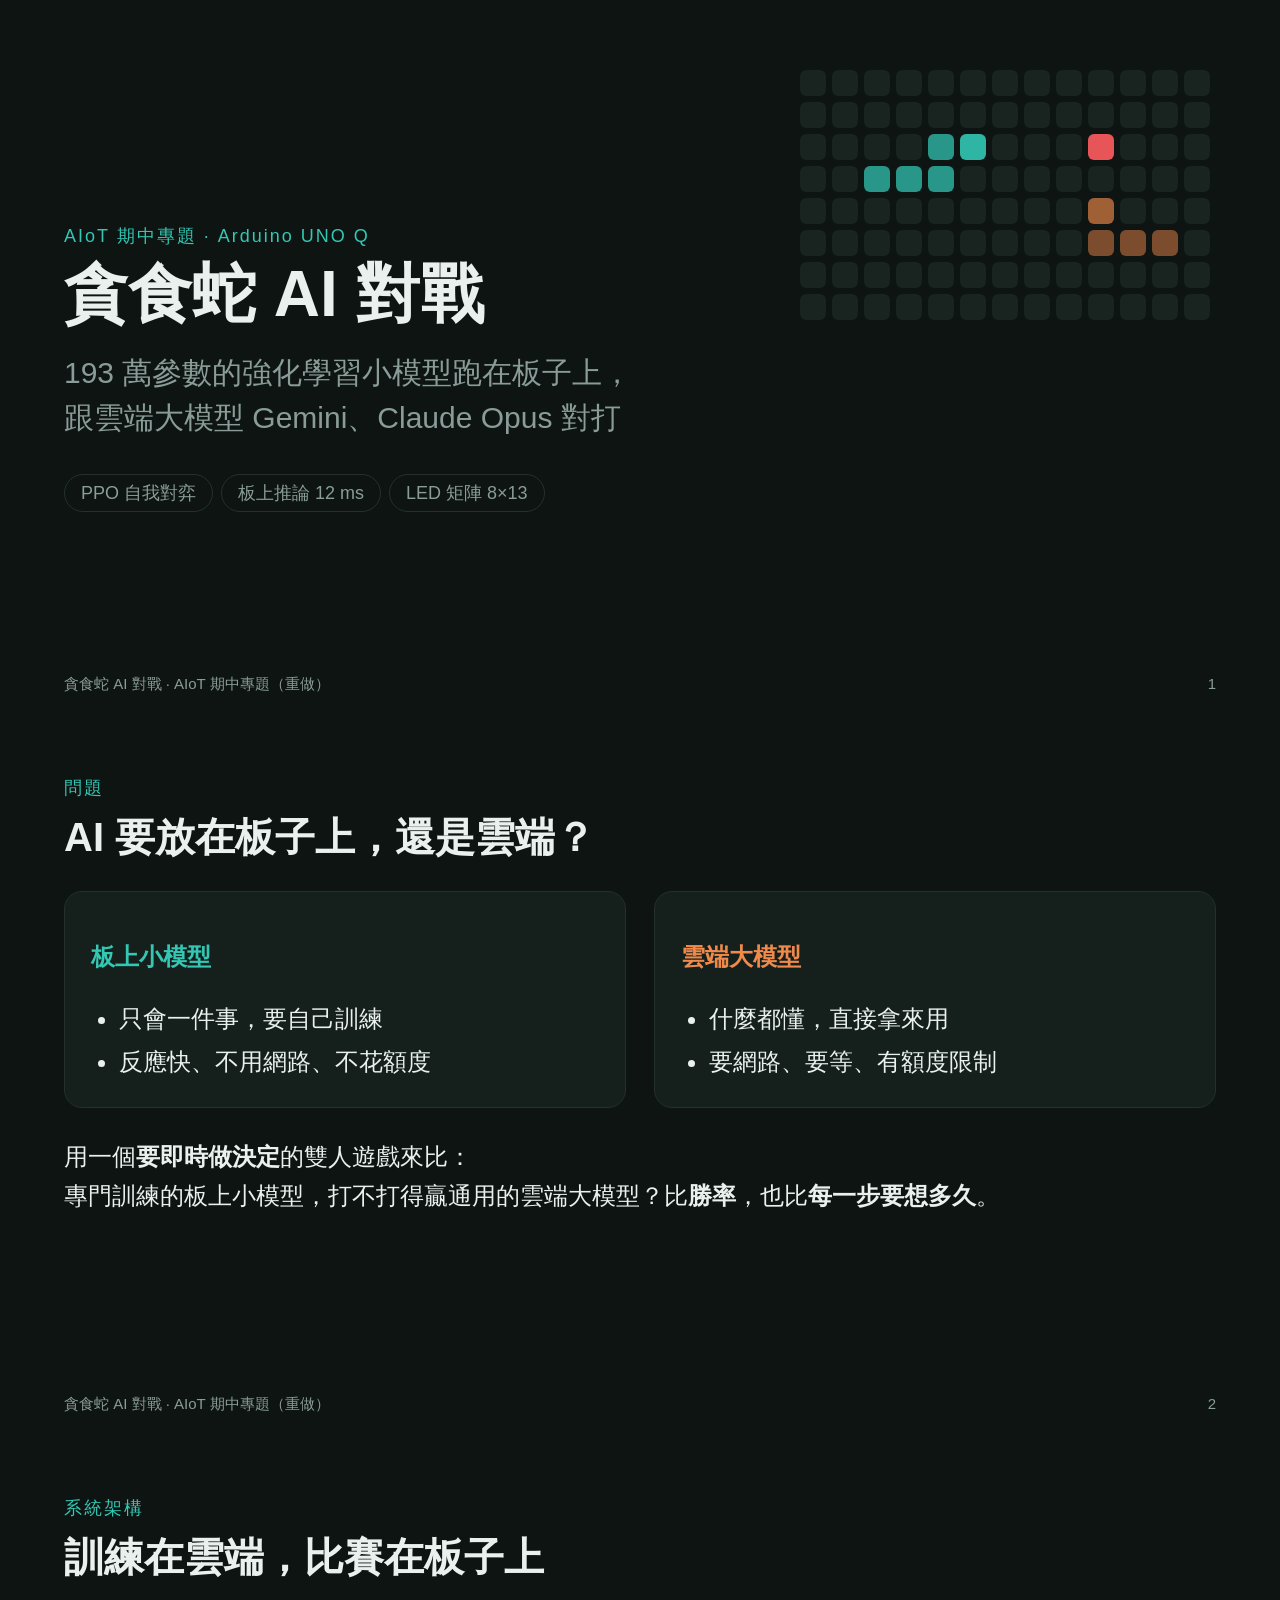
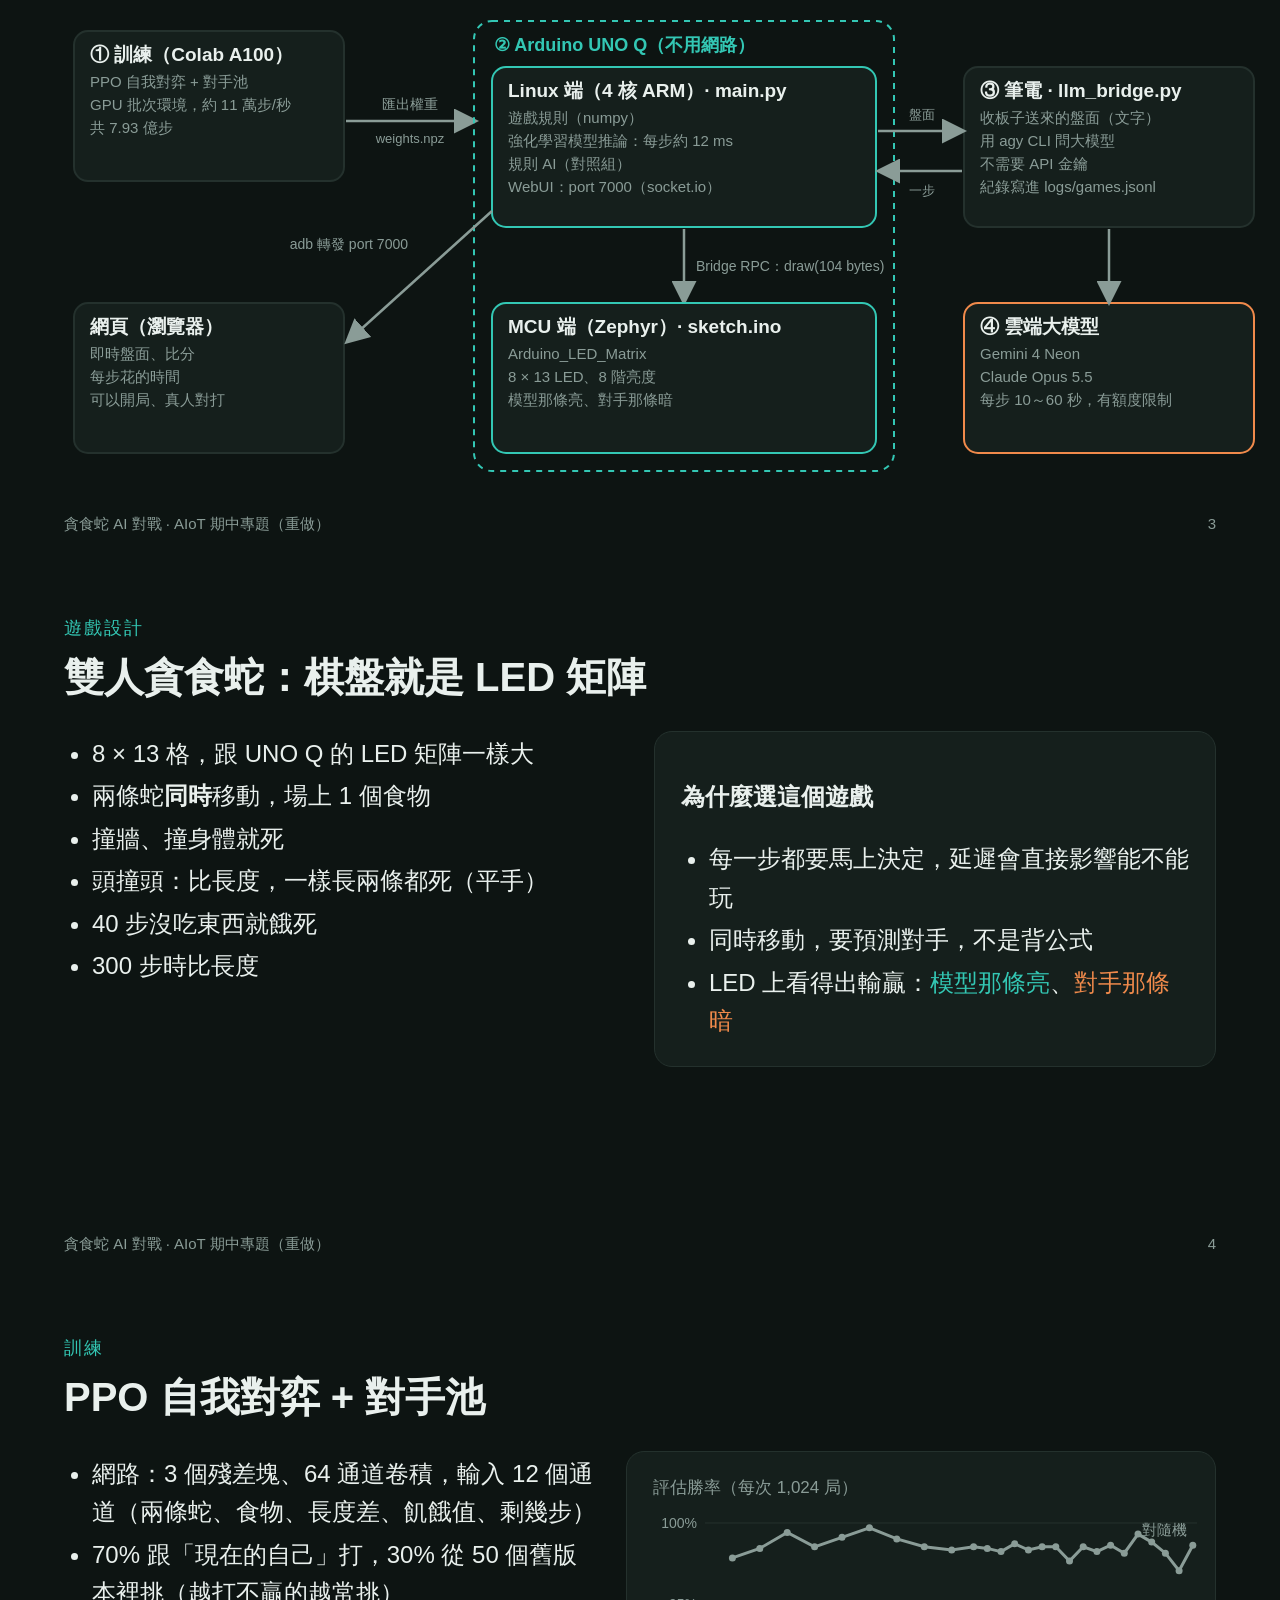
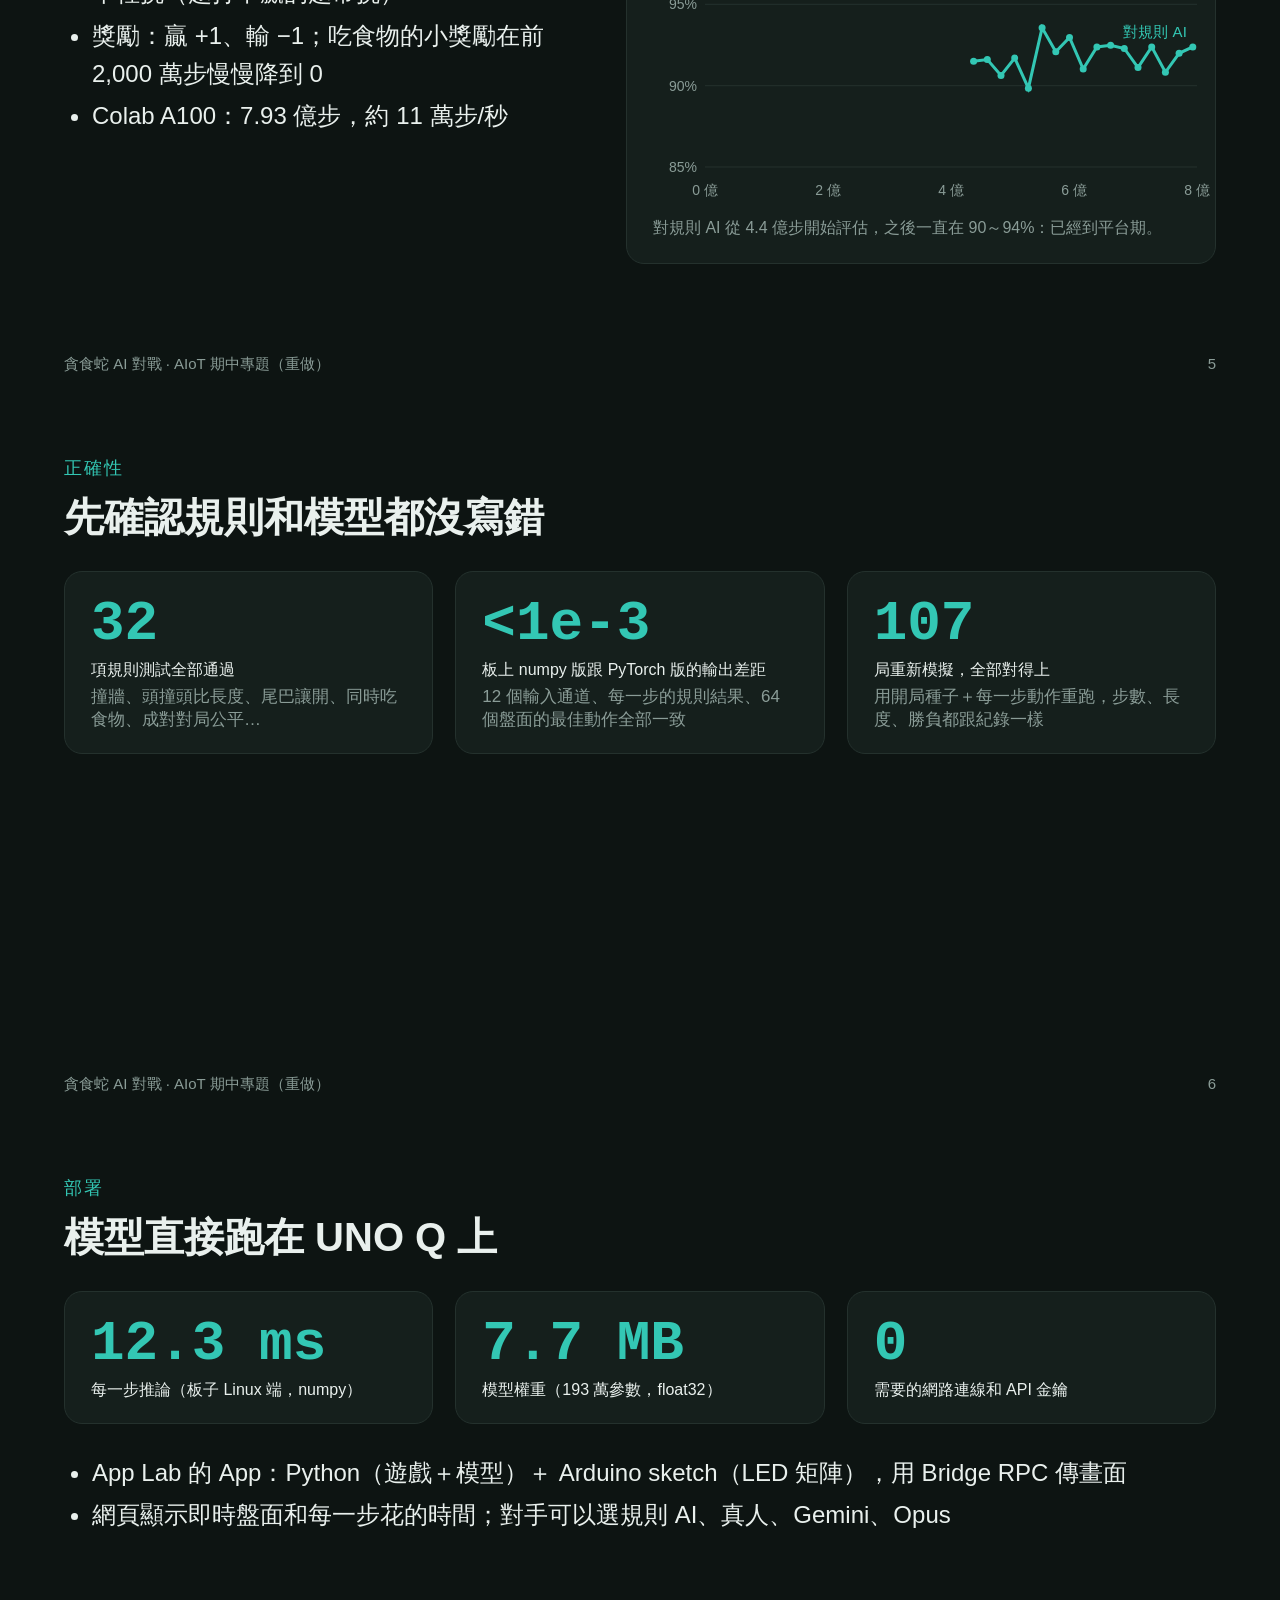
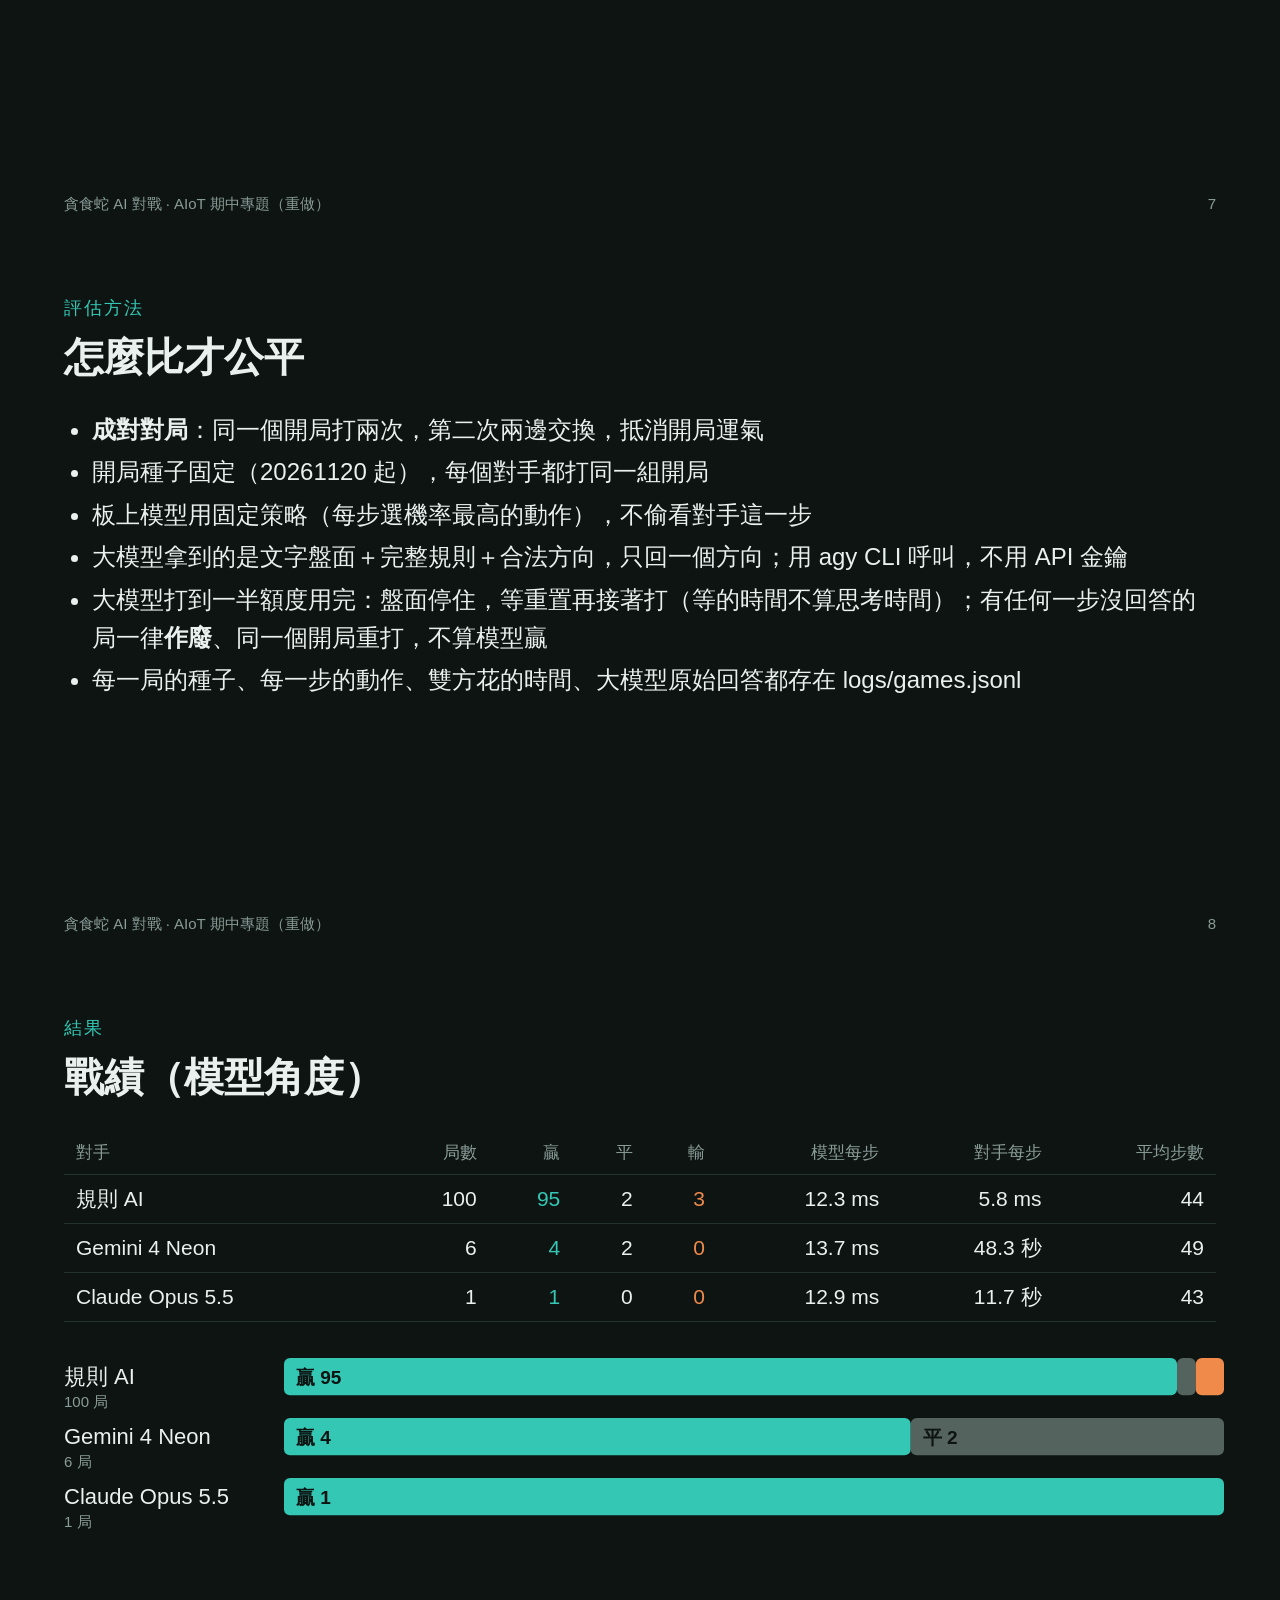
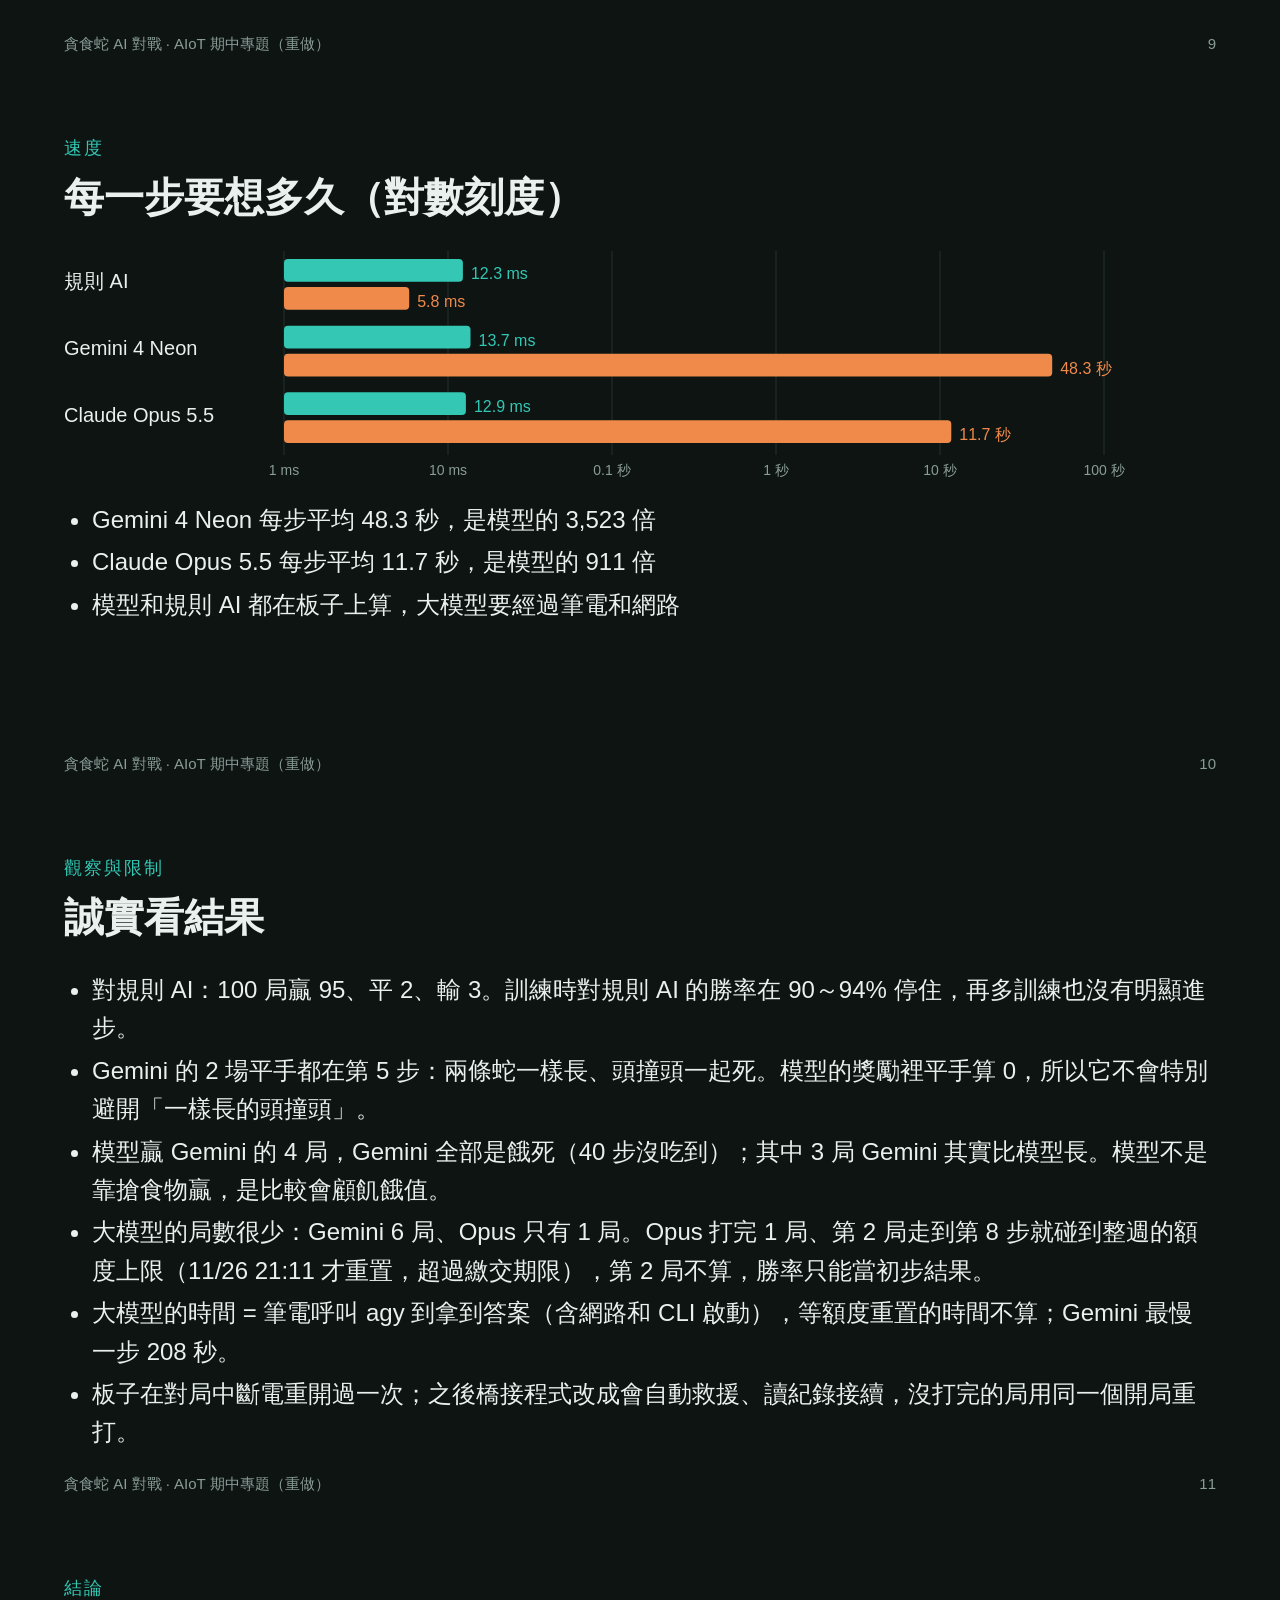
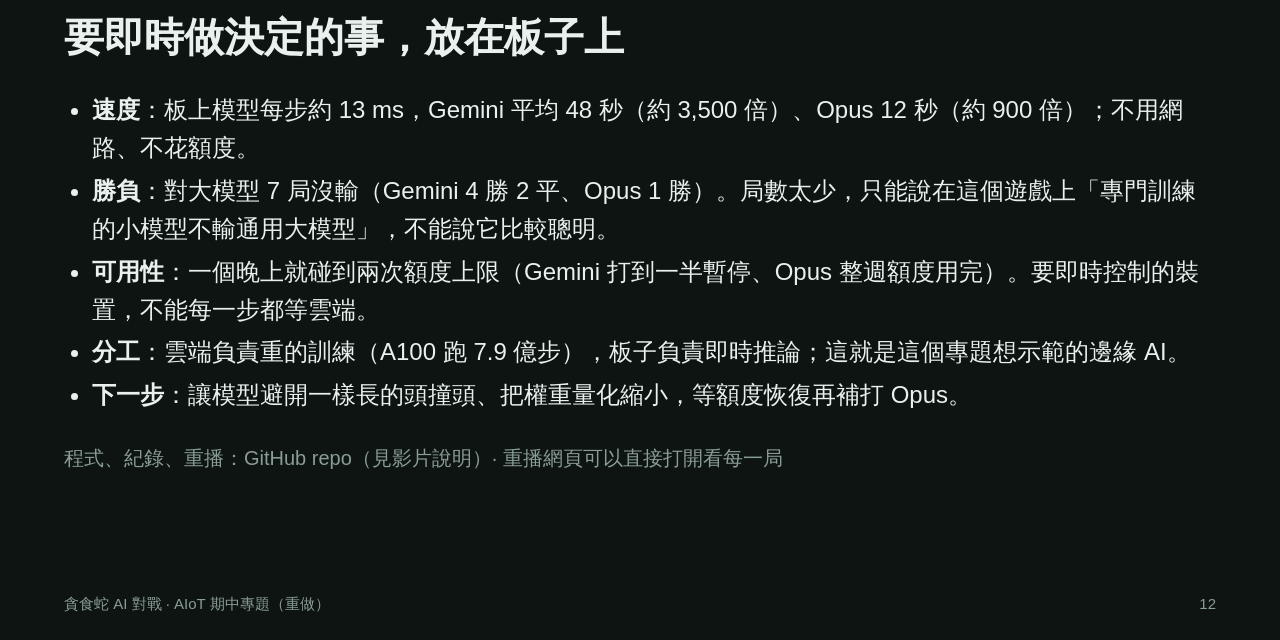
==== commit 25d7e309: "過夜對局結果：Gemini 6 局（4 勝 2 平）、Opus 1 局（週額度用完）；投影片結論與限制 - 戰績、重播資料、投影片 PDF、README 用最新紀錄重新產生 - 評估方法寫清楚：打到一" ====
--- a/slides/deck.html
+++ b/slides/deck.html
@@ -51,7 +51,7 @@
 <div class="foot"><span>貪食蛇 AI 對戰 · AIoT 期中專題（重做）</span><span>5</span></div></section><section class="slide"><div class="kicker">正確性</div><h2>先確認規則和模型都沒寫錯</h2>
 <div class="stats"><div class="card stat"><span class="big model">32</span><span>項規則測試全部通過</span><span class="muted" style="font-size:17px">撞牆、頭撞頭比長度、尾巴讓開、同時吃食物、成對對局公平…</span></div>
 <div class="card stat"><span class="big model">&lt;1e-3</span><span>板上 numpy 版跟 PyTorch 版的輸出差距</span><span class="muted" style="font-size:17px">12 個輸入通道、每一步的規則結果、64 個盤面的最佳動作全部一致</span></div>
-<div class="card stat"><span class="big model">102</span><span>局重新模擬，全部對得上</span><span class="muted" style="font-size:17px">用開局種子＋每一步動作重跑，步數、長度、勝負都跟紀錄一樣</span></div></div>
+<div class="card stat"><span class="big model">107</span><span>局重新模擬，全部對得上</span><span class="muted" style="font-size:17px">用開局種子＋每一步動作重跑，步數、長度、勝負都跟紀錄一樣</span></div></div>
 <div class="foot"><span>貪食蛇 AI 對戰 · AIoT 期中專題（重做）</span><span>6</span></div></section><section class="slide"><div class="kicker">部署</div><h2>模型直接跑在 UNO Q 上</h2>
 <div class="stats"><div class="card stat"><span class="big model">12.3 ms</span><span>每一步推論（板子 Linux 端，numpy）</span></div>
 <div class="card stat"><span class="big model">7.7 MB</span><span>模型權重（193 萬參數，float32）</span></div>
@@ -63,17 +63,17 @@
 <li>開局種子固定（20261120 起），每個對手都打同一組開局</li>
 <li>板上模型用固定策略（每步選機率最高的動作），不偷看對手這一步</li>
 <li>大模型拿到的是文字盤面＋完整規則＋合法方向，只回一個方向；用 agy CLI 呼叫，不用 API 金鑰</li>
-<li>大模型額度用完或沒回答：那一局<b>作廢</b>、同一個開局重打，不算模型贏</li>
+<li>大模型打到一半額度用完：盤面停住，等重置再接著打（等的時間不算思考時間）；有任何一步沒回答的局一律<b>作廢</b>、同一個開局重打，不算模型贏</li>
 <li>每一局的種子、每一步的動作、雙方花的時間、大模型原始回答都存在 logs/games.jsonl</li></ul>
 <div class="foot"><span>貪食蛇 AI 對戰 · AIoT 期中專題（重做）</span><span>8</span></div></section><section class="slide"><div class="kicker">結果</div><h2>戰績（模型角度）</h2>
-<table><tr><th>對手</th><th>局數</th><th>贏</th><th>平</th><th>輸</th><th>模型每步</th><th>對手每步</th><th>平均步數</th></tr><tr><td>規則 AI</td><td>100</td><td class='model'>95</td><td>2</td><td class='opp'>3</td><td>12.3 ms</td><td>5.8 ms</td><td>44</td></tr><tr><td>Gemini 4 Neon</td><td>2</td><td class='model'>0</td><td>2</td><td class='opp'>0</td><td>12.9 ms</td><td>33.5 秒</td><td>5</td></tr></table>
-<div style="margin-top:26px"><svg viewBox="0 0 1180 140" width="1180" height="140"><text x="0" y="35.6" fill="#e9f0ed" font-size="22">規則 AI</text><text x="0" y="58.6" fill="#8a9c97" font-size="15">100 局</text><rect x="220.0" y="10.0" width="893.0" height="37.2" rx="6" fill="#33c7b4"/><text x="232.0" y="35.6" fill="#0d1412" font-size="19" font-weight="700">贏 95</text><rect x="1113.0" y="10.0" width="18.8" height="37.2" rx="6" fill="#55635f"/><rect x="1131.8" y="10.0" width="28.2" height="37.2" rx="6" fill="#f08a4b"/><text x="0" y="95.6" fill="#e9f0ed" font-size="22">Gemini 4 Neon</text><text x="0" y="118.6" fill="#8a9c97" font-size="15">2 局</text><rect x="220.0" y="70.0" width="940.0" height="37.2" rx="6" fill="#55635f"/><text x="232.0" y="95.6" fill="#0d1412" font-size="19" font-weight="700">平 2</text></svg></div>
+<table><tr><th>對手</th><th>局數</th><th>贏</th><th>平</th><th>輸</th><th>模型每步</th><th>對手每步</th><th>平均步數</th></tr><tr><td>規則 AI</td><td>100</td><td class='model'>95</td><td>2</td><td class='opp'>3</td><td>12.3 ms</td><td>5.8 ms</td><td>44</td></tr><tr><td>Gemini 4 Neon</td><td>6</td><td class='model'>4</td><td>2</td><td class='opp'>0</td><td>13.7 ms</td><td>48.3 秒</td><td>49</td></tr><tr><td>Claude Opus 5.5</td><td>1</td><td class='model'>1</td><td>0</td><td class='opp'>0</td><td>12.9 ms</td><td>11.7 秒</td><td>43</td></tr></table>
+<div style="margin-top:26px"><svg viewBox="0 0 1180 200" width="1180" height="200"><text x="0" y="35.6" fill="#e9f0ed" font-size="22">規則 AI</text><text x="0" y="58.6" fill="#8a9c97" font-size="15">100 局</text><rect x="220.0" y="10.0" width="893.0" height="37.2" rx="6" fill="#33c7b4"/><text x="232.0" y="35.6" fill="#0d1412" font-size="19" font-weight="700">贏 95</text><rect x="1113.0" y="10.0" width="18.8" height="37.2" rx="6" fill="#55635f"/><rect x="1131.8" y="10.0" width="28.2" height="37.2" rx="6" fill="#f08a4b"/><text x="0" y="95.6" fill="#e9f0ed" font-size="22">Gemini 4 Neon</text><text x="0" y="118.6" fill="#8a9c97" font-size="15">6 局</text><rect x="220.0" y="70.0" width="626.7" height="37.2" rx="6" fill="#33c7b4"/><text x="232.0" y="95.6" fill="#0d1412" font-size="19" font-weight="700">贏 4</text><rect x="846.7" y="70.0" width="313.3" height="37.2" rx="6" fill="#55635f"/><text x="858.7" y="95.6" fill="#0d1412" font-size="19" font-weight="700">平 2</text><text x="0" y="155.6" fill="#e9f0ed" font-size="22">Claude Opus 5.5</text><text x="0" y="178.6" fill="#8a9c97" font-size="15">1 局</text><rect x="220.0" y="130.0" width="940.0" height="37.2" rx="6" fill="#33c7b4"/><text x="232.0" y="155.6" fill="#0d1412" font-size="19" font-weight="700">贏 1</text></svg></div>
 <div class="foot"><span>貪食蛇 AI 對戰 · AIoT 期中專題（重做）</span><span>9</span></div></section><section class="slide"><div class="kicker">速度</div><h2>每一步要想多久（對數刻度）</h2>
-<svg viewBox="0 0 1180 230" width="1180" height="230"><line x1="220.0" x2="220.0" y1="0" y2="204" stroke="#24312d"/><text x="220.0" y="224" fill="#8a9c97" font-size="14" text-anchor="middle">1 ms</text><line x1="384.0" x2="384.0" y1="0" y2="204" stroke="#24312d"/><text x="384.0" y="224" fill="#8a9c97" font-size="14" text-anchor="middle">10 ms</text><line x1="548.0" x2="548.0" y1="0" y2="204" stroke="#24312d"/><text x="548.0" y="224" fill="#8a9c97" font-size="14" text-anchor="middle">0.1 秒</text><line x1="712.0" x2="712.0" y1="0" y2="204" stroke="#24312d"/><text x="712.0" y="224" fill="#8a9c97" font-size="14" text-anchor="middle">1 秒</text><line x1="876.0" x2="876.0" y1="0" y2="204" stroke="#24312d"/><text x="876.0" y="224" fill="#8a9c97" font-size="14" text-anchor="middle">10 秒</text><line x1="1040.0" x2="1040.0" y1="0" y2="204" stroke="#24312d"/><text x="1040.0" y="224" fill="#8a9c97" font-size="14" text-anchor="middle">100 秒</text><text x="0" y="54.0" fill="#e9f0ed" font-size="20">規則 AI</text><rect x="220" y="8.0" width="178.9" height="34.0" rx="4" fill="#33c7b4"/><text x="406.9" y="38.0" fill="#33c7b4" font-size="16">12.3 ms</text><rect x="220" y="50.0" width="125.2" height="34.0" rx="4" fill="#f08a4b"/><text x="353.2" y="80.0" fill="#f08a4b" font-size="16">5.8 ms</text><text x="0" y="154.0" fill="#e9f0ed" font-size="20">Gemini 4 Neon</text><rect x="220" y="108.0" width="182.0" height="34.0" rx="4" fill="#33c7b4"/><text x="410.0" y="138.0" fill="#33c7b4" font-size="16">12.9 ms</text><rect x="220" y="150.0" width="742.0" height="34.0" rx="4" fill="#f08a4b"/><text x="970.0" y="180.0" fill="#f08a4b" font-size="16">33.5 秒</text></svg>
-<ul style="margin-top:16px"><li>Gemini 4 Neon 每步平均 33.5 秒，是模型的 2,597 倍</li><li>模型和規則 AI 都在板子上算，大模型要經過筆電和網路</li></ul>
+<svg viewBox="0 0 1180 230" width="1180" height="230"><line x1="220.0" x2="220.0" y1="0" y2="204" stroke="#24312d"/><text x="220.0" y="224" fill="#8a9c97" font-size="14" text-anchor="middle">1 ms</text><line x1="384.0" x2="384.0" y1="0" y2="204" stroke="#24312d"/><text x="384.0" y="224" fill="#8a9c97" font-size="14" text-anchor="middle">10 ms</text><line x1="548.0" x2="548.0" y1="0" y2="204" stroke="#24312d"/><text x="548.0" y="224" fill="#8a9c97" font-size="14" text-anchor="middle">0.1 秒</text><line x1="712.0" x2="712.0" y1="0" y2="204" stroke="#24312d"/><text x="712.0" y="224" fill="#8a9c97" font-size="14" text-anchor="middle">1 秒</text><line x1="876.0" x2="876.0" y1="0" y2="204" stroke="#24312d"/><text x="876.0" y="224" fill="#8a9c97" font-size="14" text-anchor="middle">10 秒</text><line x1="1040.0" x2="1040.0" y1="0" y2="204" stroke="#24312d"/><text x="1040.0" y="224" fill="#8a9c97" font-size="14" text-anchor="middle">100 秒</text><text x="0" y="37.3" fill="#e9f0ed" font-size="20">規則 AI</text><rect x="220" y="8.0" width="178.9" height="22.7" rx="4" fill="#33c7b4"/><text x="406.9" y="28.0" fill="#33c7b4" font-size="16">12.3 ms</text><rect x="220" y="36.0" width="125.2" height="22.7" rx="4" fill="#f08a4b"/><text x="353.2" y="56.0" fill="#f08a4b" font-size="16">5.8 ms</text><text x="0" y="104.0" fill="#e9f0ed" font-size="20">Gemini 4 Neon</text><rect x="220" y="74.7" width="186.5" height="22.7" rx="4" fill="#33c7b4"/><text x="414.5" y="94.7" fill="#33c7b4" font-size="16">13.7 ms</text><rect x="220" y="102.7" width="768.2" height="22.7" rx="4" fill="#f08a4b"/><text x="996.2" y="122.7" fill="#f08a4b" font-size="16">48.3 秒</text><text x="0" y="170.7" fill="#e9f0ed" font-size="20">Claude Opus 5.5</text><rect x="220" y="141.3" width="181.9" height="22.7" rx="4" fill="#33c7b4"/><text x="409.9" y="161.3" fill="#33c7b4" font-size="16">12.9 ms</text><rect x="220" y="169.3" width="667.3" height="22.7" rx="4" fill="#f08a4b"/><text x="895.3" y="189.3" fill="#f08a4b" font-size="16">11.7 秒</text></svg>
+<ul style="margin-top:16px"><li>Gemini 4 Neon 每步平均 48.3 秒，是模型的 3,523 倍</li><li>Claude Opus 5.5 每步平均 11.7 秒，是模型的 911 倍</li><li>模型和規則 AI 都在板子上算，大模型要經過筆電和網路</li></ul>
 <div class="foot"><span>貪食蛇 AI 對戰 · AIoT 期中專題（重做）</span><span>10</span></div></section><section class="slide"><div class="kicker">觀察與限制</div><h2>誠實看結果</h2><ul>
-<li>對規則 AI：100 局贏 95、平 2、輸 3。訓練時對規則 AI 的勝率在 90～94% 停住，再多訓練也沒有明顯進步。</li><li>Gemini 前 2 局都在第 5 步頭撞頭平手：兩條蛇一樣長、同時衝向中間的食物。模型的獎勵裡平手算 0，所以它不會特別避開「一樣長的頭撞頭」。</li><li>大模型的局數很少（額度限制：Opus 一個額度週期大約只能呼叫 50 次），勝率只能當初步結果。</li><li>板子在對局中斷電重開過一次；之後橋接程式改成會自動救援、讀紀錄接續，沒打完的局用同一個開局重打。</li></ul>
-<div class="foot"><span>貪食蛇 AI 對戰 · AIoT 期中專題（重做）</span><span>11</span></div></section><section class="slide"><div class="kicker">結論</div><h2>（明天依最終戰績填）</h2><ul>
-<li>（待填）</li></ul>
+<li>對規則 AI：100 局贏 95、平 2、輸 3。訓練時對規則 AI 的勝率在 90～94% 停住，再多訓練也沒有明顯進步。</li><li>Gemini 的 2 場平手都在第 5 步：兩條蛇一樣長、頭撞頭一起死。模型的獎勵裡平手算 0，所以它不會特別避開「一樣長的頭撞頭」。</li><li>模型贏 Gemini 的 4 局，Gemini 全部是餓死（40 步沒吃到）；其中 3 局 Gemini 其實比模型長。模型不是靠搶食物贏，是比較會顧飢餓值。</li><li>大模型的局數很少：Gemini 6 局、Opus 只有 1 局。Opus 打完 1 局、第 2 局走到第 8 步就碰到整週的額度上限（11/26 21:11 才重置，超過繳交期限），第 2 局不算，勝率只能當初步結果。</li><li>大模型的時間 = 筆電呼叫 agy 到拿到答案（含網路和 CLI 啟動），等額度重置的時間不算；Gemini 最慢一步 208 秒。</li><li>板子在對局中斷電重開過一次；之後橋接程式改成會自動救援、讀紀錄接續，沒打完的局用同一個開局重打。</li></ul>
+<div class="foot"><span>貪食蛇 AI 對戰 · AIoT 期中專題（重做）</span><span>11</span></div></section><section class="slide"><div class="kicker">結論</div><h2>要即時做決定的事，放在板子上</h2><ul>
+<li><b>速度</b>：板上模型每步約 13 ms，Gemini 平均 48 秒（約 3,500 倍）、Opus 12 秒（約 900 倍）；不用網路、不花額度。</li><li><b>勝負</b>：對大模型 7 局沒輸（Gemini 4 勝 2 平、Opus 1 勝）。局數太少，只能說在這個遊戲上「專門訓練的小模型不輸通用大模型」，不能說它比較聰明。</li><li><b>可用性</b>：一個晚上就碰到兩次額度上限（Gemini 打到一半暫停、Opus 整週額度用完）。要即時控制的裝置，不能每一步都等雲端。</li><li><b>分工</b>：雲端負責重的訓練（A100 跑 7.9 億步），板子負責即時推論；這就是這個專題想示範的邊緣 AI。</li><li><b>下一步</b>：讓模型避開一樣長的頭撞頭、把權重量化縮小，等額度恢復再補打 Opus。</li></ul>
 <p class="muted" style="margin-top:28px;font-size:20px">程式、紀錄、重播：GitHub repo（見影片說明）· 重播網頁可以直接打開看每一局</p>
 <div class="foot"><span>貪食蛇 AI 對戰 · AIoT 期中專題（重做）</span><span>12</span></div></section></body></html>
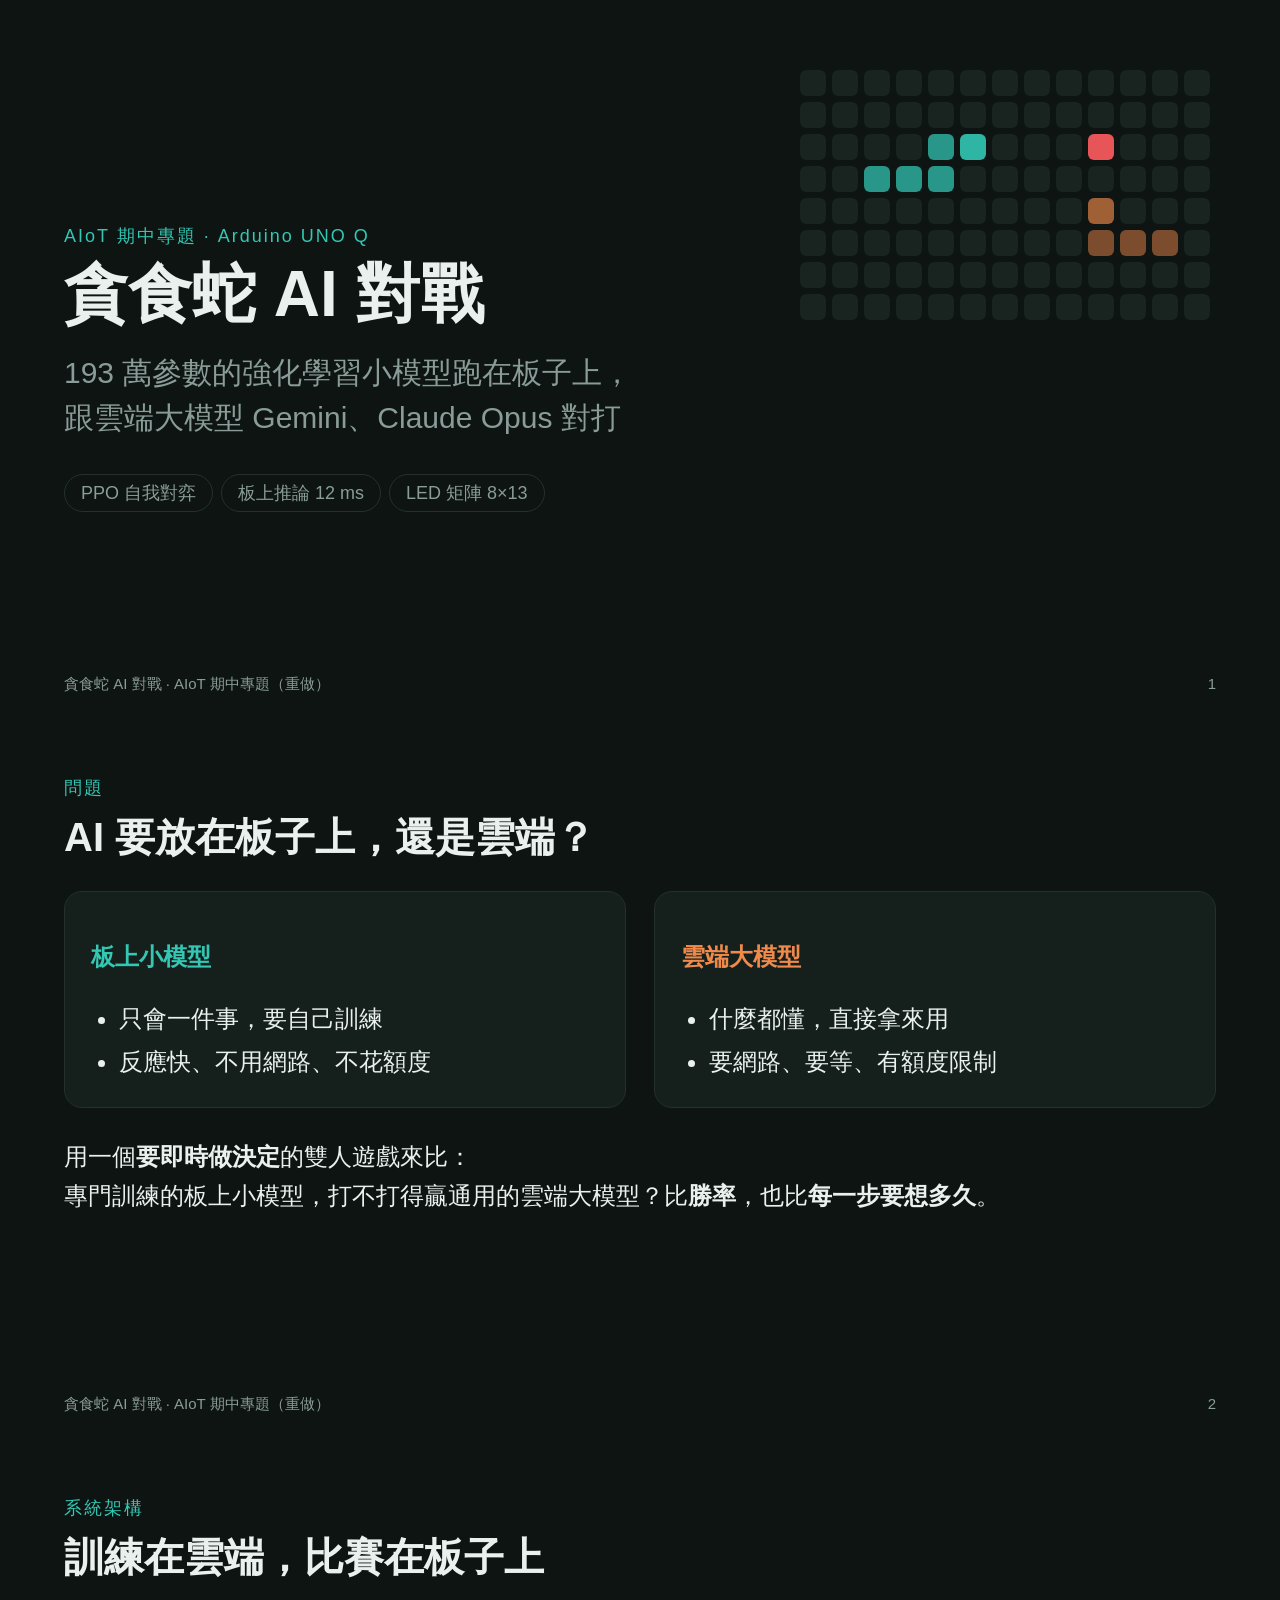
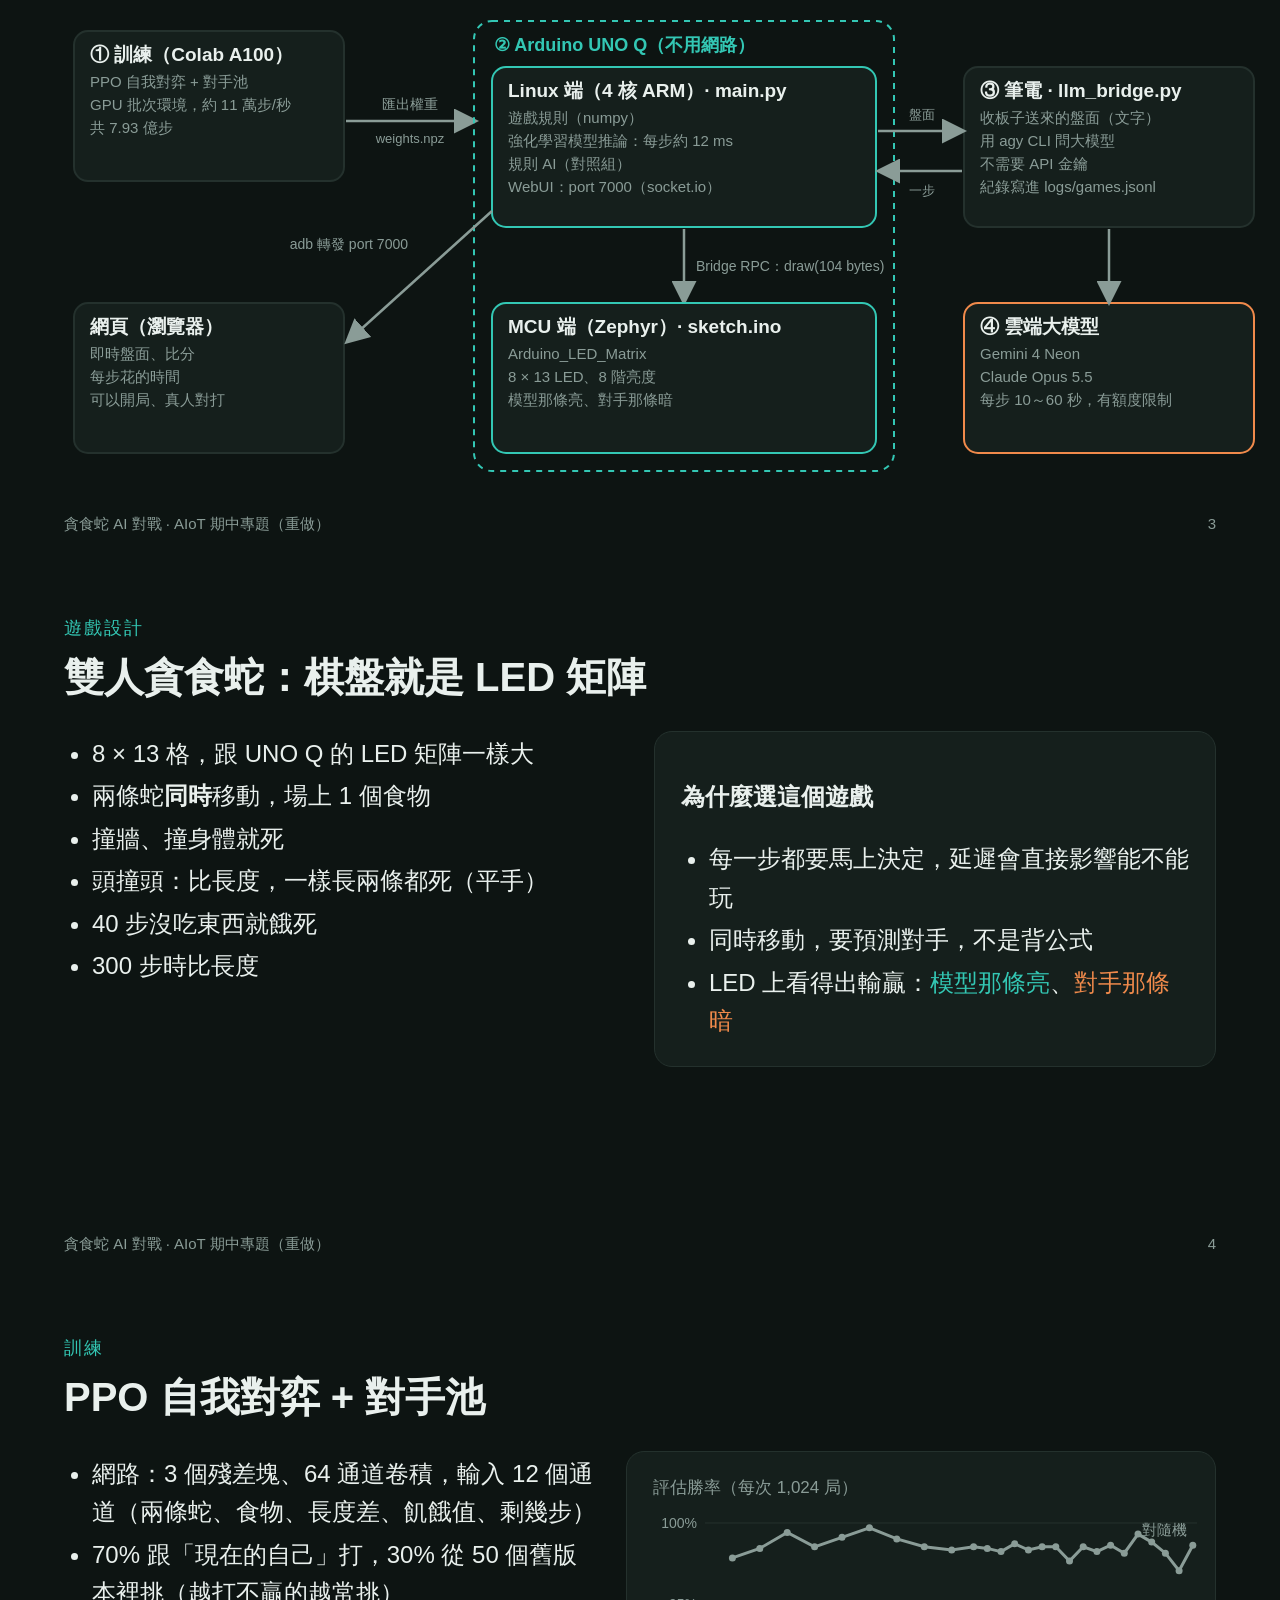
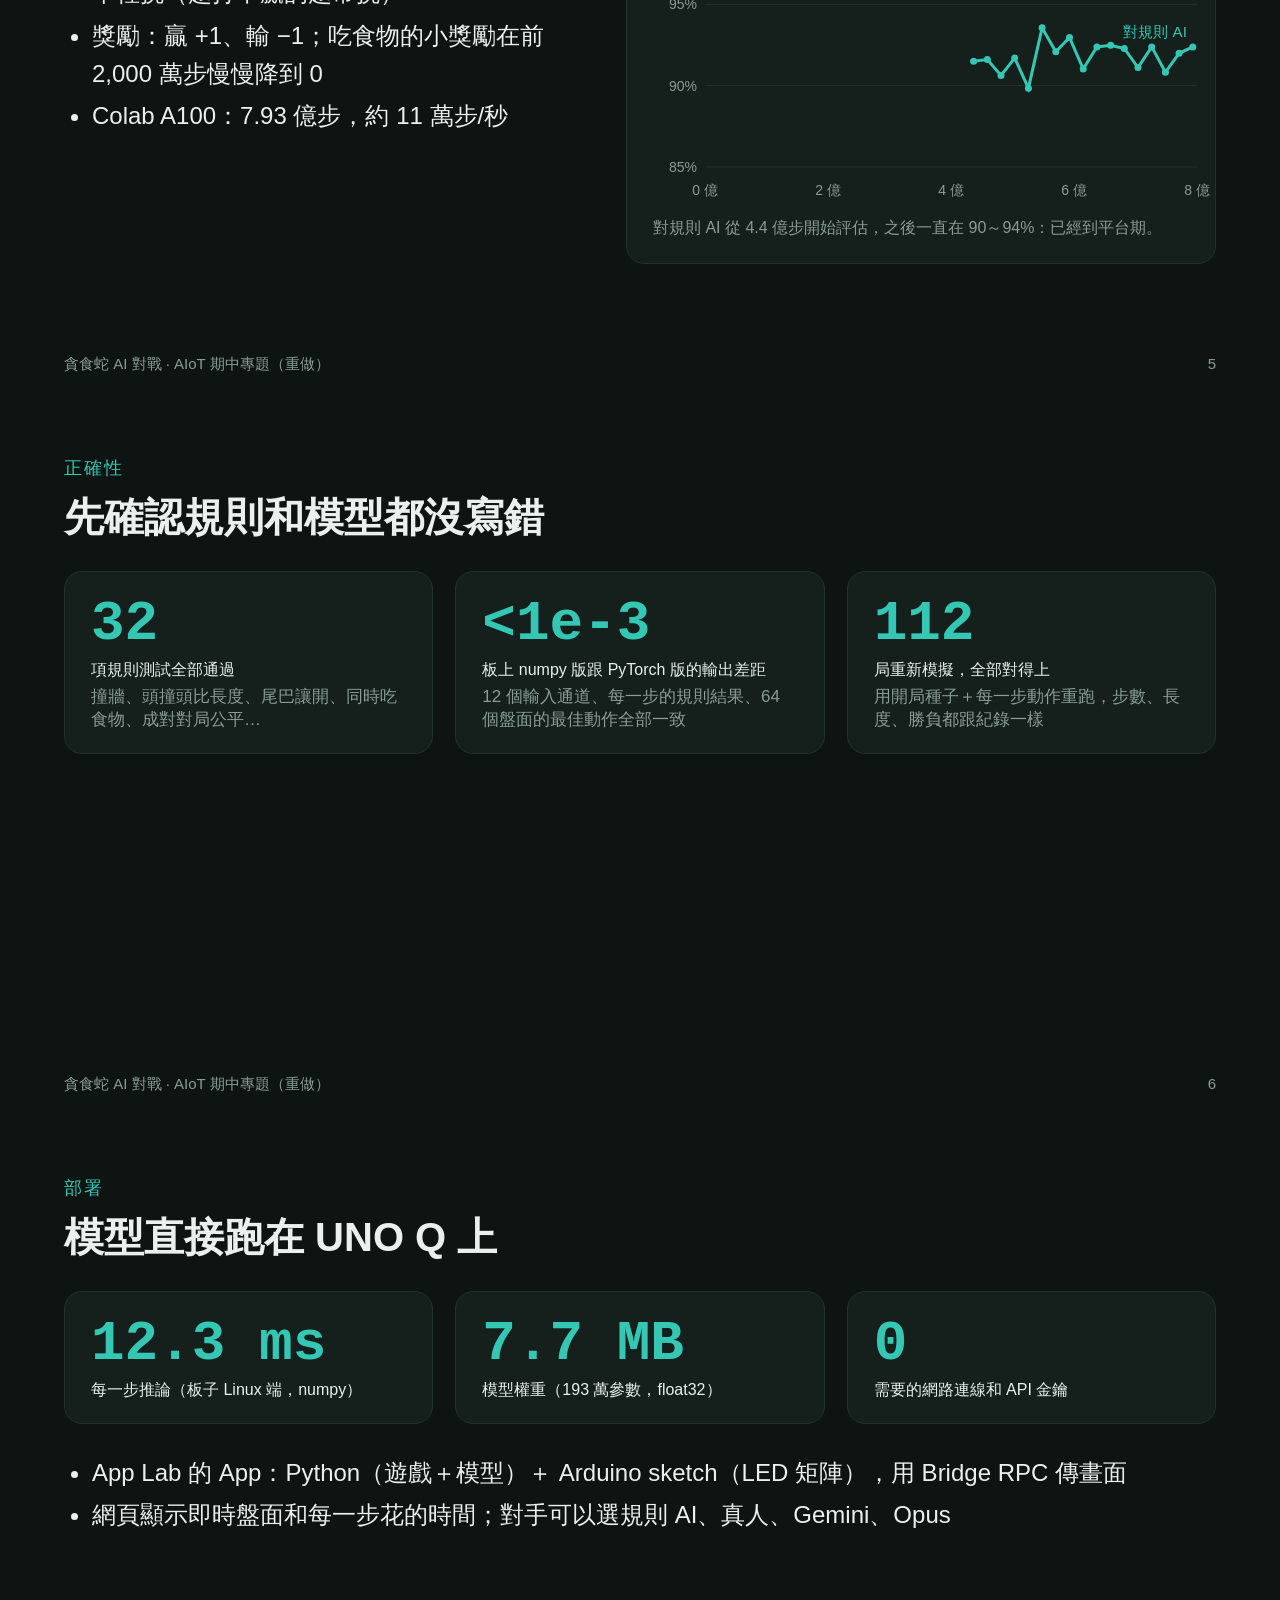
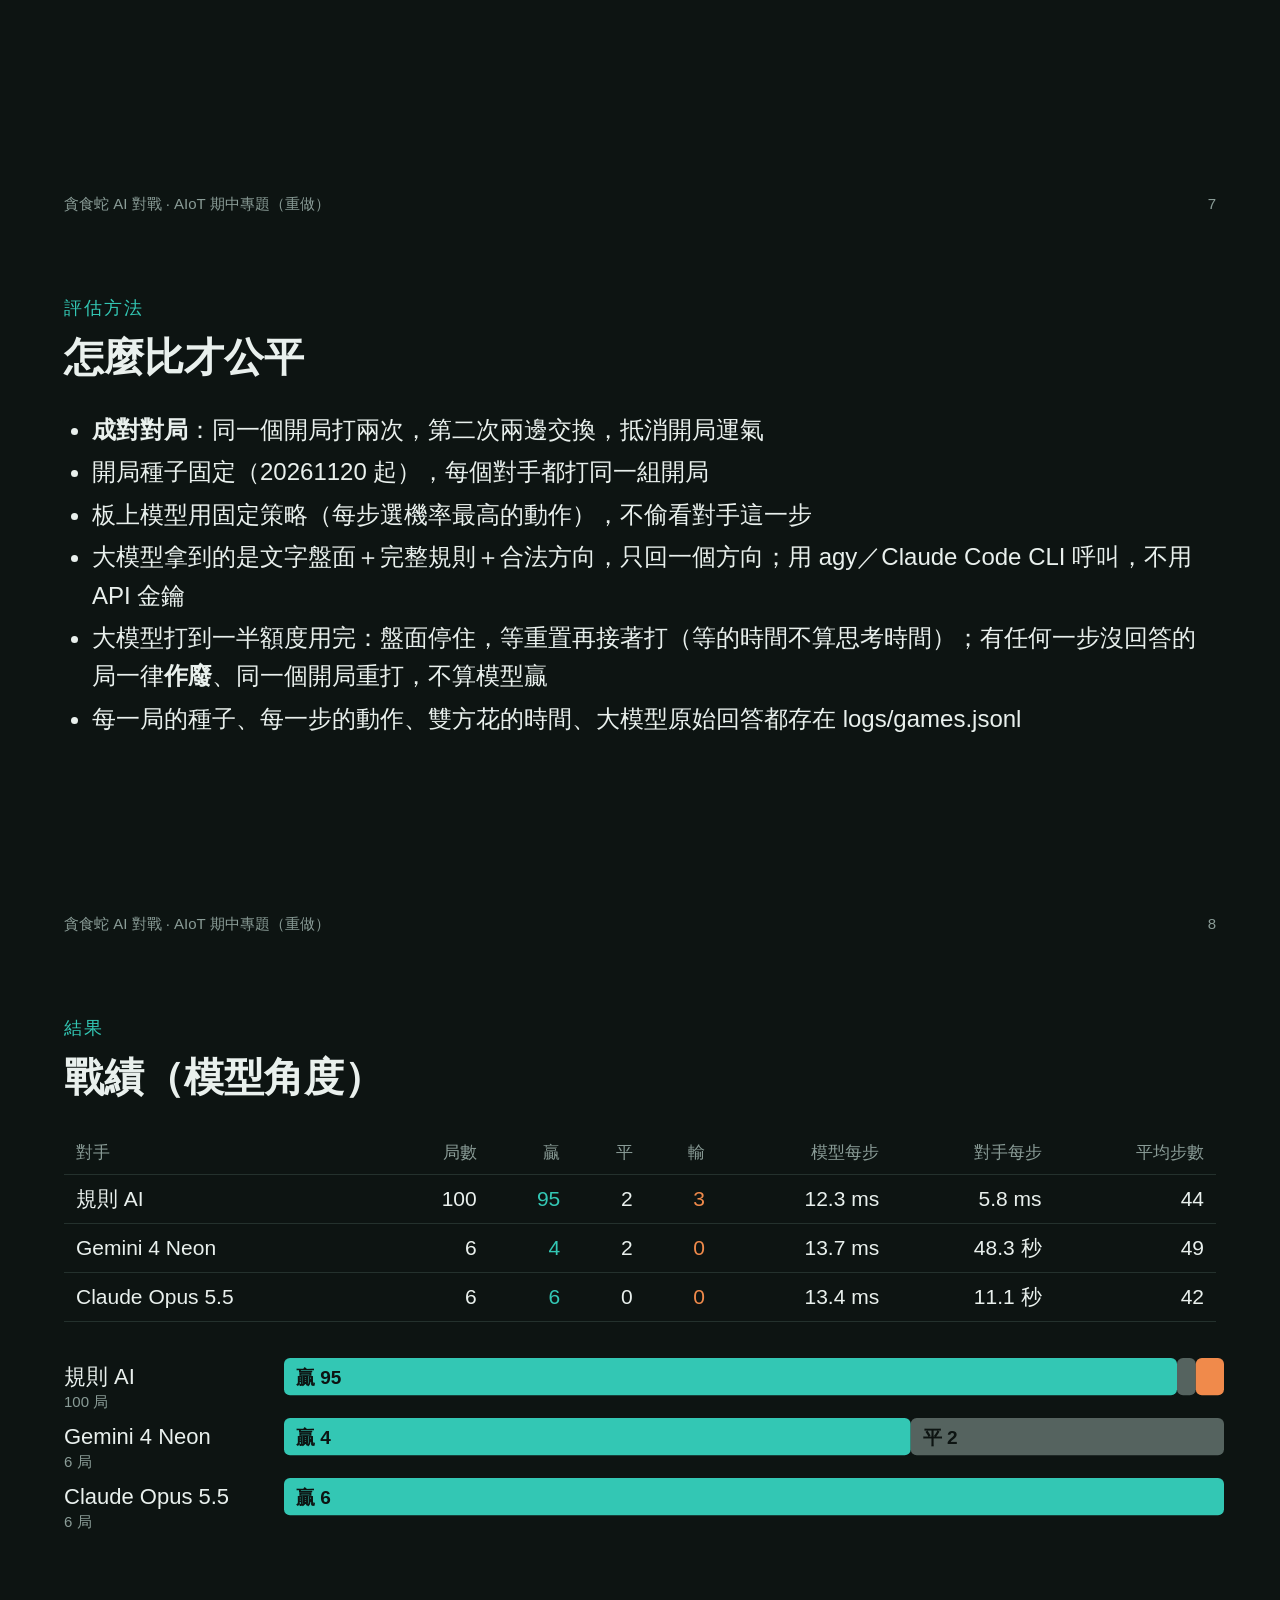
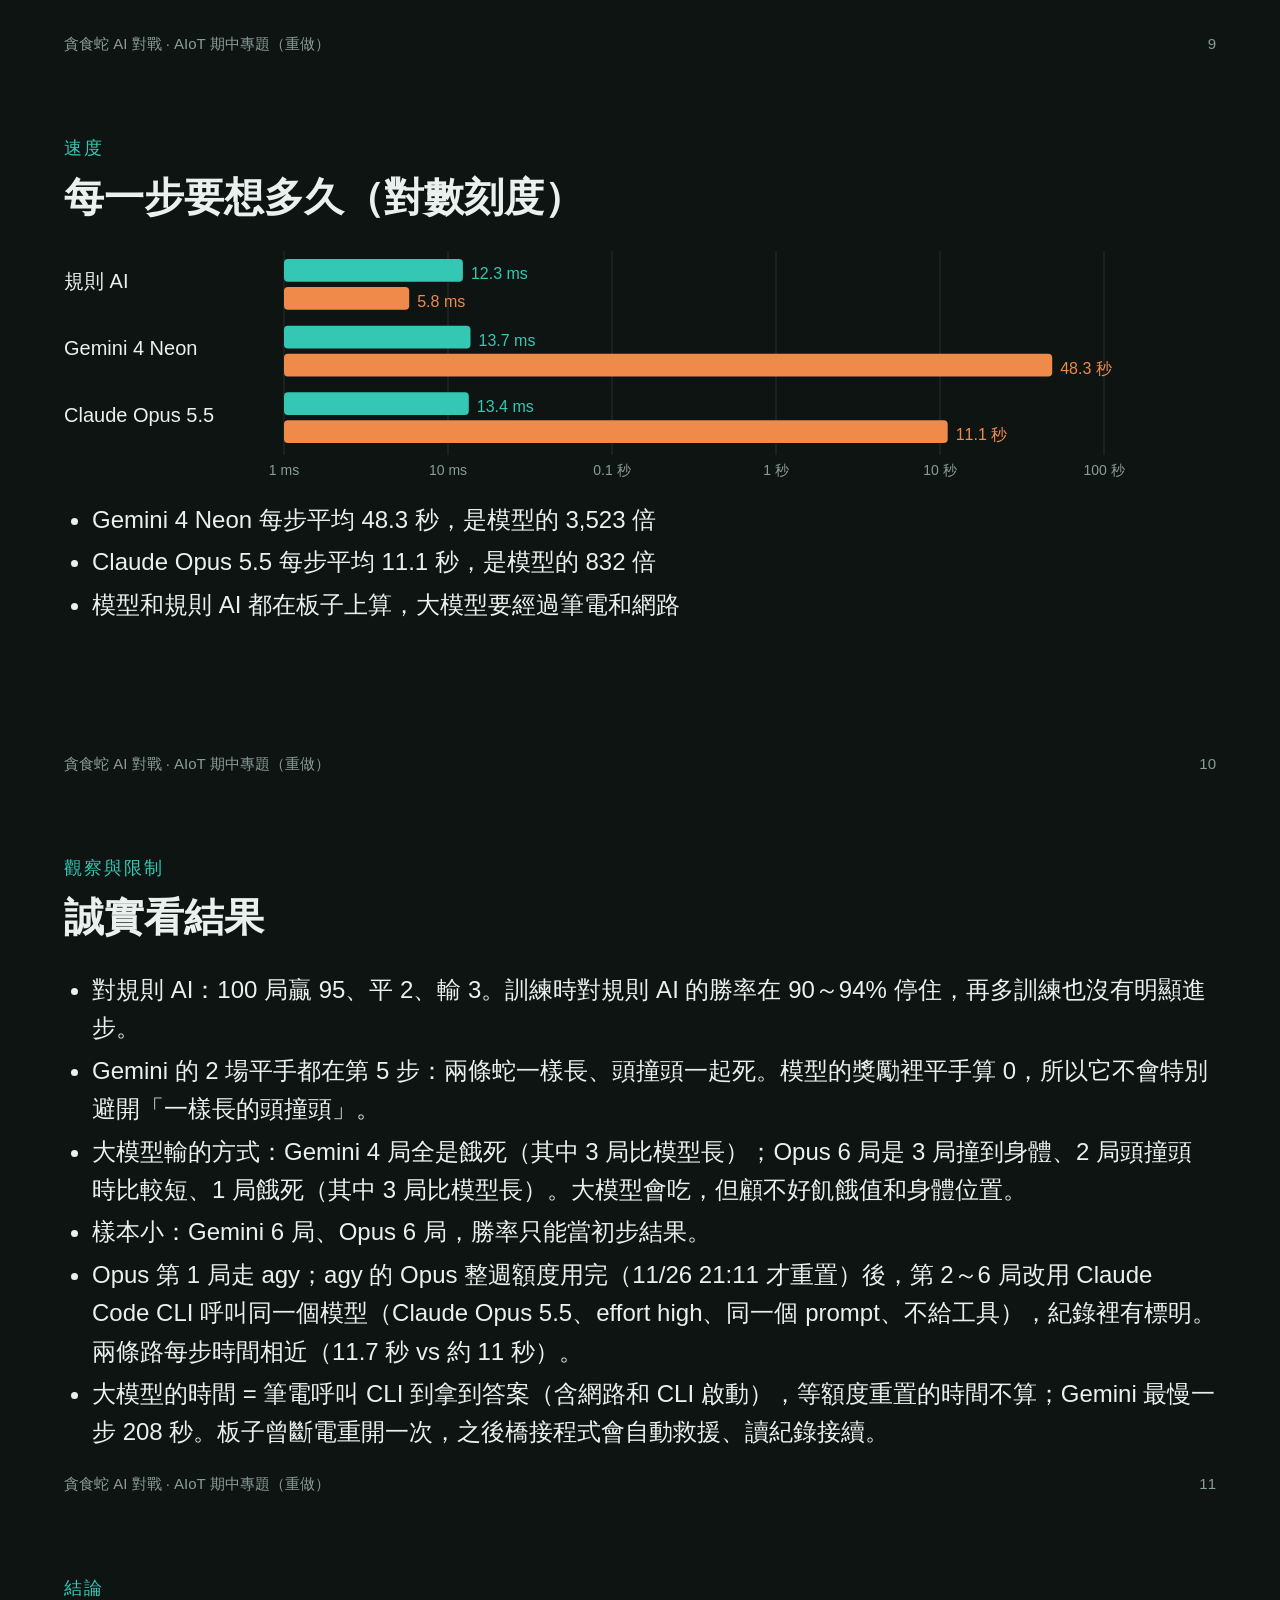
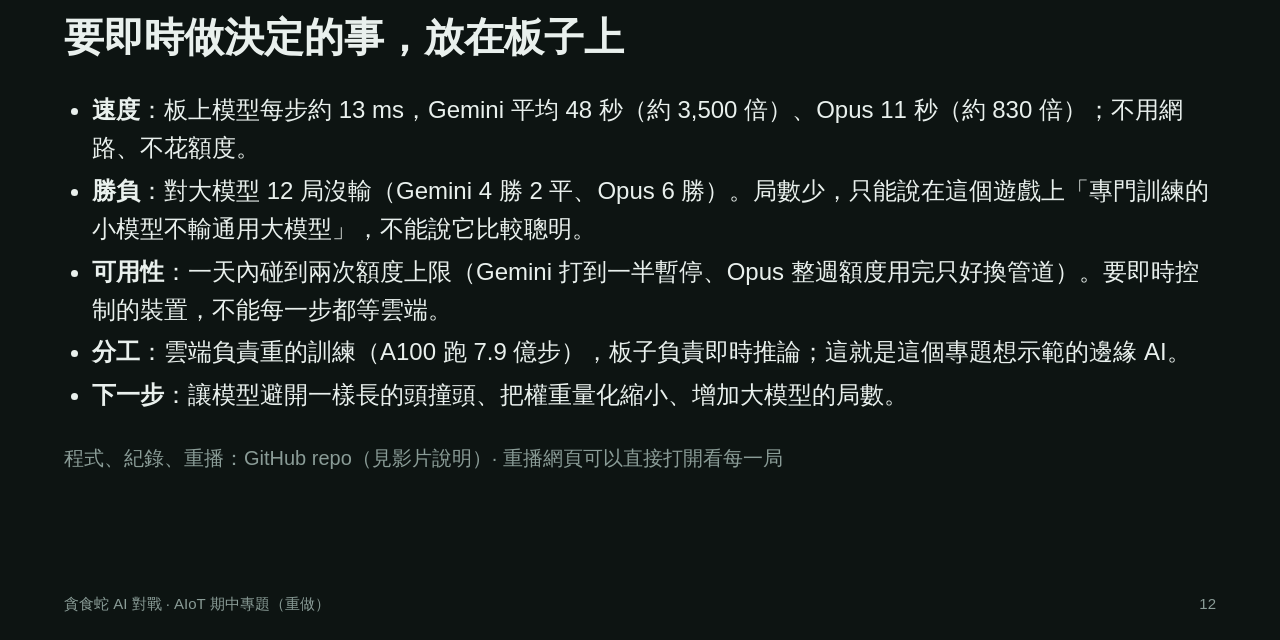
==== commit e1479a4f: "Opus 補打到 6 局（6 勝）、示範影片腳本與配音 - llm_bridge：新增 --opus-via claude，agy 的 Opus 週額度用完後改用 Claude Code CLI 呼叫" ====
--- a/slides/deck.html
+++ b/slides/deck.html
@@ -51,7 +51,7 @@
 <div class="foot"><span>貪食蛇 AI 對戰 · AIoT 期中專題（重做）</span><span>5</span></div></section><section class="slide"><div class="kicker">正確性</div><h2>先確認規則和模型都沒寫錯</h2>
 <div class="stats"><div class="card stat"><span class="big model">32</span><span>項規則測試全部通過</span><span class="muted" style="font-size:17px">撞牆、頭撞頭比長度、尾巴讓開、同時吃食物、成對對局公平…</span></div>
 <div class="card stat"><span class="big model">&lt;1e-3</span><span>板上 numpy 版跟 PyTorch 版的輸出差距</span><span class="muted" style="font-size:17px">12 個輸入通道、每一步的規則結果、64 個盤面的最佳動作全部一致</span></div>
-<div class="card stat"><span class="big model">107</span><span>局重新模擬，全部對得上</span><span class="muted" style="font-size:17px">用開局種子＋每一步動作重跑，步數、長度、勝負都跟紀錄一樣</span></div></div>
+<div class="card stat"><span class="big model">112</span><span>局重新模擬，全部對得上</span><span class="muted" style="font-size:17px">用開局種子＋每一步動作重跑，步數、長度、勝負都跟紀錄一樣</span></div></div>
 <div class="foot"><span>貪食蛇 AI 對戰 · AIoT 期中專題（重做）</span><span>6</span></div></section><section class="slide"><div class="kicker">部署</div><h2>模型直接跑在 UNO Q 上</h2>
 <div class="stats"><div class="card stat"><span class="big model">12.3 ms</span><span>每一步推論（板子 Linux 端，numpy）</span></div>
 <div class="card stat"><span class="big model">7.7 MB</span><span>模型權重（193 萬參數，float32）</span></div>
@@ -62,18 +62,18 @@
 <li><b>成對對局</b>：同一個開局打兩次，第二次兩邊交換，抵消開局運氣</li>
 <li>開局種子固定（20261120 起），每個對手都打同一組開局</li>
 <li>板上模型用固定策略（每步選機率最高的動作），不偷看對手這一步</li>
-<li>大模型拿到的是文字盤面＋完整規則＋合法方向，只回一個方向；用 agy CLI 呼叫，不用 API 金鑰</li>
+<li>大模型拿到的是文字盤面＋完整規則＋合法方向，只回一個方向；用 agy／Claude Code CLI 呼叫，不用 API 金鑰</li>
 <li>大模型打到一半額度用完：盤面停住，等重置再接著打（等的時間不算思考時間）；有任何一步沒回答的局一律<b>作廢</b>、同一個開局重打，不算模型贏</li>
 <li>每一局的種子、每一步的動作、雙方花的時間、大模型原始回答都存在 logs/games.jsonl</li></ul>
 <div class="foot"><span>貪食蛇 AI 對戰 · AIoT 期中專題（重做）</span><span>8</span></div></section><section class="slide"><div class="kicker">結果</div><h2>戰績（模型角度）</h2>
-<table><tr><th>對手</th><th>局數</th><th>贏</th><th>平</th><th>輸</th><th>模型每步</th><th>對手每步</th><th>平均步數</th></tr><tr><td>規則 AI</td><td>100</td><td class='model'>95</td><td>2</td><td class='opp'>3</td><td>12.3 ms</td><td>5.8 ms</td><td>44</td></tr><tr><td>Gemini 4 Neon</td><td>6</td><td class='model'>4</td><td>2</td><td class='opp'>0</td><td>13.7 ms</td><td>48.3 秒</td><td>49</td></tr><tr><td>Claude Opus 5.5</td><td>1</td><td class='model'>1</td><td>0</td><td class='opp'>0</td><td>12.9 ms</td><td>11.7 秒</td><td>43</td></tr></table>
-<div style="margin-top:26px"><svg viewBox="0 0 1180 200" width="1180" height="200"><text x="0" y="35.6" fill="#e9f0ed" font-size="22">規則 AI</text><text x="0" y="58.6" fill="#8a9c97" font-size="15">100 局</text><rect x="220.0" y="10.0" width="893.0" height="37.2" rx="6" fill="#33c7b4"/><text x="232.0" y="35.6" fill="#0d1412" font-size="19" font-weight="700">贏 95</text><rect x="1113.0" y="10.0" width="18.8" height="37.2" rx="6" fill="#55635f"/><rect x="1131.8" y="10.0" width="28.2" height="37.2" rx="6" fill="#f08a4b"/><text x="0" y="95.6" fill="#e9f0ed" font-size="22">Gemini 4 Neon</text><text x="0" y="118.6" fill="#8a9c97" font-size="15">6 局</text><rect x="220.0" y="70.0" width="626.7" height="37.2" rx="6" fill="#33c7b4"/><text x="232.0" y="95.6" fill="#0d1412" font-size="19" font-weight="700">贏 4</text><rect x="846.7" y="70.0" width="313.3" height="37.2" rx="6" fill="#55635f"/><text x="858.7" y="95.6" fill="#0d1412" font-size="19" font-weight="700">平 2</text><text x="0" y="155.6" fill="#e9f0ed" font-size="22">Claude Opus 5.5</text><text x="0" y="178.6" fill="#8a9c97" font-size="15">1 局</text><rect x="220.0" y="130.0" width="940.0" height="37.2" rx="6" fill="#33c7b4"/><text x="232.0" y="155.6" fill="#0d1412" font-size="19" font-weight="700">贏 1</text></svg></div>
+<table><tr><th>對手</th><th>局數</th><th>贏</th><th>平</th><th>輸</th><th>模型每步</th><th>對手每步</th><th>平均步數</th></tr><tr><td>規則 AI</td><td>100</td><td class='model'>95</td><td>2</td><td class='opp'>3</td><td>12.3 ms</td><td>5.8 ms</td><td>44</td></tr><tr><td>Gemini 4 Neon</td><td>6</td><td class='model'>4</td><td>2</td><td class='opp'>0</td><td>13.7 ms</td><td>48.3 秒</td><td>49</td></tr><tr><td>Claude Opus 5.5</td><td>6</td><td class='model'>6</td><td>0</td><td class='opp'>0</td><td>13.4 ms</td><td>11.1 秒</td><td>42</td></tr></table>
+<div style="margin-top:26px"><svg viewBox="0 0 1180 200" width="1180" height="200"><text x="0" y="35.6" fill="#e9f0ed" font-size="22">規則 AI</text><text x="0" y="58.6" fill="#8a9c97" font-size="15">100 局</text><rect x="220.0" y="10.0" width="893.0" height="37.2" rx="6" fill="#33c7b4"/><text x="232.0" y="35.6" fill="#0d1412" font-size="19" font-weight="700">贏 95</text><rect x="1113.0" y="10.0" width="18.8" height="37.2" rx="6" fill="#55635f"/><rect x="1131.8" y="10.0" width="28.2" height="37.2" rx="6" fill="#f08a4b"/><text x="0" y="95.6" fill="#e9f0ed" font-size="22">Gemini 4 Neon</text><text x="0" y="118.6" fill="#8a9c97" font-size="15">6 局</text><rect x="220.0" y="70.0" width="626.7" height="37.2" rx="6" fill="#33c7b4"/><text x="232.0" y="95.6" fill="#0d1412" font-size="19" font-weight="700">贏 4</text><rect x="846.7" y="70.0" width="313.3" height="37.2" rx="6" fill="#55635f"/><text x="858.7" y="95.6" fill="#0d1412" font-size="19" font-weight="700">平 2</text><text x="0" y="155.6" fill="#e9f0ed" font-size="22">Claude Opus 5.5</text><text x="0" y="178.6" fill="#8a9c97" font-size="15">6 局</text><rect x="220.0" y="130.0" width="940.0" height="37.2" rx="6" fill="#33c7b4"/><text x="232.0" y="155.6" fill="#0d1412" font-size="19" font-weight="700">贏 6</text></svg></div>
 <div class="foot"><span>貪食蛇 AI 對戰 · AIoT 期中專題（重做）</span><span>9</span></div></section><section class="slide"><div class="kicker">速度</div><h2>每一步要想多久（對數刻度）</h2>
-<svg viewBox="0 0 1180 230" width="1180" height="230"><line x1="220.0" x2="220.0" y1="0" y2="204" stroke="#24312d"/><text x="220.0" y="224" fill="#8a9c97" font-size="14" text-anchor="middle">1 ms</text><line x1="384.0" x2="384.0" y1="0" y2="204" stroke="#24312d"/><text x="384.0" y="224" fill="#8a9c97" font-size="14" text-anchor="middle">10 ms</text><line x1="548.0" x2="548.0" y1="0" y2="204" stroke="#24312d"/><text x="548.0" y="224" fill="#8a9c97" font-size="14" text-anchor="middle">0.1 秒</text><line x1="712.0" x2="712.0" y1="0" y2="204" stroke="#24312d"/><text x="712.0" y="224" fill="#8a9c97" font-size="14" text-anchor="middle">1 秒</text><line x1="876.0" x2="876.0" y1="0" y2="204" stroke="#24312d"/><text x="876.0" y="224" fill="#8a9c97" font-size="14" text-anchor="middle">10 秒</text><line x1="1040.0" x2="1040.0" y1="0" y2="204" stroke="#24312d"/><text x="1040.0" y="224" fill="#8a9c97" font-size="14" text-anchor="middle">100 秒</text><text x="0" y="37.3" fill="#e9f0ed" font-size="20">規則 AI</text><rect x="220" y="8.0" width="178.9" height="22.7" rx="4" fill="#33c7b4"/><text x="406.9" y="28.0" fill="#33c7b4" font-size="16">12.3 ms</text><rect x="220" y="36.0" width="125.2" height="22.7" rx="4" fill="#f08a4b"/><text x="353.2" y="56.0" fill="#f08a4b" font-size="16">5.8 ms</text><text x="0" y="104.0" fill="#e9f0ed" font-size="20">Gemini 4 Neon</text><rect x="220" y="74.7" width="186.5" height="22.7" rx="4" fill="#33c7b4"/><text x="414.5" y="94.7" fill="#33c7b4" font-size="16">13.7 ms</text><rect x="220" y="102.7" width="768.2" height="22.7" rx="4" fill="#f08a4b"/><text x="996.2" y="122.7" fill="#f08a4b" font-size="16">48.3 秒</text><text x="0" y="170.7" fill="#e9f0ed" font-size="20">Claude Opus 5.5</text><rect x="220" y="141.3" width="181.9" height="22.7" rx="4" fill="#33c7b4"/><text x="409.9" y="161.3" fill="#33c7b4" font-size="16">12.9 ms</text><rect x="220" y="169.3" width="667.3" height="22.7" rx="4" fill="#f08a4b"/><text x="895.3" y="189.3" fill="#f08a4b" font-size="16">11.7 秒</text></svg>
-<ul style="margin-top:16px"><li>Gemini 4 Neon 每步平均 48.3 秒，是模型的 3,523 倍</li><li>Claude Opus 5.5 每步平均 11.7 秒，是模型的 911 倍</li><li>模型和規則 AI 都在板子上算，大模型要經過筆電和網路</li></ul>
+<svg viewBox="0 0 1180 230" width="1180" height="230"><line x1="220.0" x2="220.0" y1="0" y2="204" stroke="#24312d"/><text x="220.0" y="224" fill="#8a9c97" font-size="14" text-anchor="middle">1 ms</text><line x1="384.0" x2="384.0" y1="0" y2="204" stroke="#24312d"/><text x="384.0" y="224" fill="#8a9c97" font-size="14" text-anchor="middle">10 ms</text><line x1="548.0" x2="548.0" y1="0" y2="204" stroke="#24312d"/><text x="548.0" y="224" fill="#8a9c97" font-size="14" text-anchor="middle">0.1 秒</text><line x1="712.0" x2="712.0" y1="0" y2="204" stroke="#24312d"/><text x="712.0" y="224" fill="#8a9c97" font-size="14" text-anchor="middle">1 秒</text><line x1="876.0" x2="876.0" y1="0" y2="204" stroke="#24312d"/><text x="876.0" y="224" fill="#8a9c97" font-size="14" text-anchor="middle">10 秒</text><line x1="1040.0" x2="1040.0" y1="0" y2="204" stroke="#24312d"/><text x="1040.0" y="224" fill="#8a9c97" font-size="14" text-anchor="middle">100 秒</text><text x="0" y="37.3" fill="#e9f0ed" font-size="20">規則 AI</text><rect x="220" y="8.0" width="178.9" height="22.7" rx="4" fill="#33c7b4"/><text x="406.9" y="28.0" fill="#33c7b4" font-size="16">12.3 ms</text><rect x="220" y="36.0" width="125.2" height="22.7" rx="4" fill="#f08a4b"/><text x="353.2" y="56.0" fill="#f08a4b" font-size="16">5.8 ms</text><text x="0" y="104.0" fill="#e9f0ed" font-size="20">Gemini 4 Neon</text><rect x="220" y="74.7" width="186.5" height="22.7" rx="4" fill="#33c7b4"/><text x="414.5" y="94.7" fill="#33c7b4" font-size="16">13.7 ms</text><rect x="220" y="102.7" width="768.2" height="22.7" rx="4" fill="#f08a4b"/><text x="996.2" y="122.7" fill="#f08a4b" font-size="16">48.3 秒</text><text x="0" y="170.7" fill="#e9f0ed" font-size="20">Claude Opus 5.5</text><rect x="220" y="141.3" width="184.8" height="22.7" rx="4" fill="#33c7b4"/><text x="412.8" y="161.3" fill="#33c7b4" font-size="16">13.4 ms</text><rect x="220" y="169.3" width="663.7" height="22.7" rx="4" fill="#f08a4b"/><text x="891.7" y="189.3" fill="#f08a4b" font-size="16">11.1 秒</text></svg>
+<ul style="margin-top:16px"><li>Gemini 4 Neon 每步平均 48.3 秒，是模型的 3,523 倍</li><li>Claude Opus 5.5 每步平均 11.1 秒，是模型的 832 倍</li><li>模型和規則 AI 都在板子上算，大模型要經過筆電和網路</li></ul>
 <div class="foot"><span>貪食蛇 AI 對戰 · AIoT 期中專題（重做）</span><span>10</span></div></section><section class="slide"><div class="kicker">觀察與限制</div><h2>誠實看結果</h2><ul>
-<li>對規則 AI：100 局贏 95、平 2、輸 3。訓練時對規則 AI 的勝率在 90～94% 停住，再多訓練也沒有明顯進步。</li><li>Gemini 的 2 場平手都在第 5 步：兩條蛇一樣長、頭撞頭一起死。模型的獎勵裡平手算 0，所以它不會特別避開「一樣長的頭撞頭」。</li><li>模型贏 Gemini 的 4 局，Gemini 全部是餓死（40 步沒吃到）；其中 3 局 Gemini 其實比模型長。模型不是靠搶食物贏，是比較會顧飢餓值。</li><li>大模型的局數很少：Gemini 6 局、Opus 只有 1 局。Opus 打完 1 局、第 2 局走到第 8 步就碰到整週的額度上限（11/26 21:11 才重置，超過繳交期限），第 2 局不算，勝率只能當初步結果。</li><li>大模型的時間 = 筆電呼叫 agy 到拿到答案（含網路和 CLI 啟動），等額度重置的時間不算；Gemini 最慢一步 208 秒。</li><li>板子在對局中斷電重開過一次；之後橋接程式改成會自動救援、讀紀錄接續，沒打完的局用同一個開局重打。</li></ul>
+<li>對規則 AI：100 局贏 95、平 2、輸 3。訓練時對規則 AI 的勝率在 90～94% 停住，再多訓練也沒有明顯進步。</li><li>Gemini 的 2 場平手都在第 5 步：兩條蛇一樣長、頭撞頭一起死。模型的獎勵裡平手算 0，所以它不會特別避開「一樣長的頭撞頭」。</li><li>大模型輸的方式：Gemini 4 局全是餓死（其中 3 局比模型長）；Opus 6 局是 3 局撞到身體、2 局頭撞頭時比較短、1 局餓死（其中 3 局比模型長）。大模型會吃，但顧不好飢餓值和身體位置。</li><li>樣本小：Gemini 6 局、Opus 6 局，勝率只能當初步結果。</li><li>Opus 第 1 局走 agy；agy 的 Opus 整週額度用完（11/26 21:11 才重置）後，第 2～6 局改用 Claude Code CLI 呼叫同一個模型（Claude Opus 5.5、effort high、同一個 prompt、不給工具），紀錄裡有標明。兩條路每步時間相近（11.7 秒 vs 約 11 秒）。</li><li>大模型的時間 = 筆電呼叫 CLI 到拿到答案（含網路和 CLI 啟動），等額度重置的時間不算；Gemini 最慢一步 208 秒。板子曾斷電重開一次，之後橋接程式會自動救援、讀紀錄接續。</li></ul>
 <div class="foot"><span>貪食蛇 AI 對戰 · AIoT 期中專題（重做）</span><span>11</span></div></section><section class="slide"><div class="kicker">結論</div><h2>要即時做決定的事，放在板子上</h2><ul>
-<li><b>速度</b>：板上模型每步約 13 ms，Gemini 平均 48 秒（約 3,500 倍）、Opus 12 秒（約 900 倍）；不用網路、不花額度。</li><li><b>勝負</b>：對大模型 7 局沒輸（Gemini 4 勝 2 平、Opus 1 勝）。局數太少，只能說在這個遊戲上「專門訓練的小模型不輸通用大模型」，不能說它比較聰明。</li><li><b>可用性</b>：一個晚上就碰到兩次額度上限（Gemini 打到一半暫停、Opus 整週額度用完）。要即時控制的裝置，不能每一步都等雲端。</li><li><b>分工</b>：雲端負責重的訓練（A100 跑 7.9 億步），板子負責即時推論；這就是這個專題想示範的邊緣 AI。</li><li><b>下一步</b>：讓模型避開一樣長的頭撞頭、把權重量化縮小，等額度恢復再補打 Opus。</li></ul>
+<li><b>速度</b>：板上模型每步約 13 ms，Gemini 平均 48 秒（約 3,500 倍）、Opus 11 秒（約 830 倍）；不用網路、不花額度。</li><li><b>勝負</b>：對大模型 12 局沒輸（Gemini 4 勝 2 平、Opus 6 勝）。局數少，只能說在這個遊戲上「專門訓練的小模型不輸通用大模型」，不能說它比較聰明。</li><li><b>可用性</b>：一天內碰到兩次額度上限（Gemini 打到一半暫停、Opus 整週額度用完只好換管道）。要即時控制的裝置，不能每一步都等雲端。</li><li><b>分工</b>：雲端負責重的訓練（A100 跑 7.9 億步），板子負責即時推論；這就是這個專題想示範的邊緣 AI。</li><li><b>下一步</b>：讓模型避開一樣長的頭撞頭、把權重量化縮小、增加大模型的局數。</li></ul>
 <p class="muted" style="margin-top:28px;font-size:20px">程式、紀錄、重播：GitHub repo（見影片說明）· 重播網頁可以直接打開看每一局</p>
 <div class="foot"><span>貪食蛇 AI 對戰 · AIoT 期中專題（重做）</span><span>12</span></div></section></body></html>
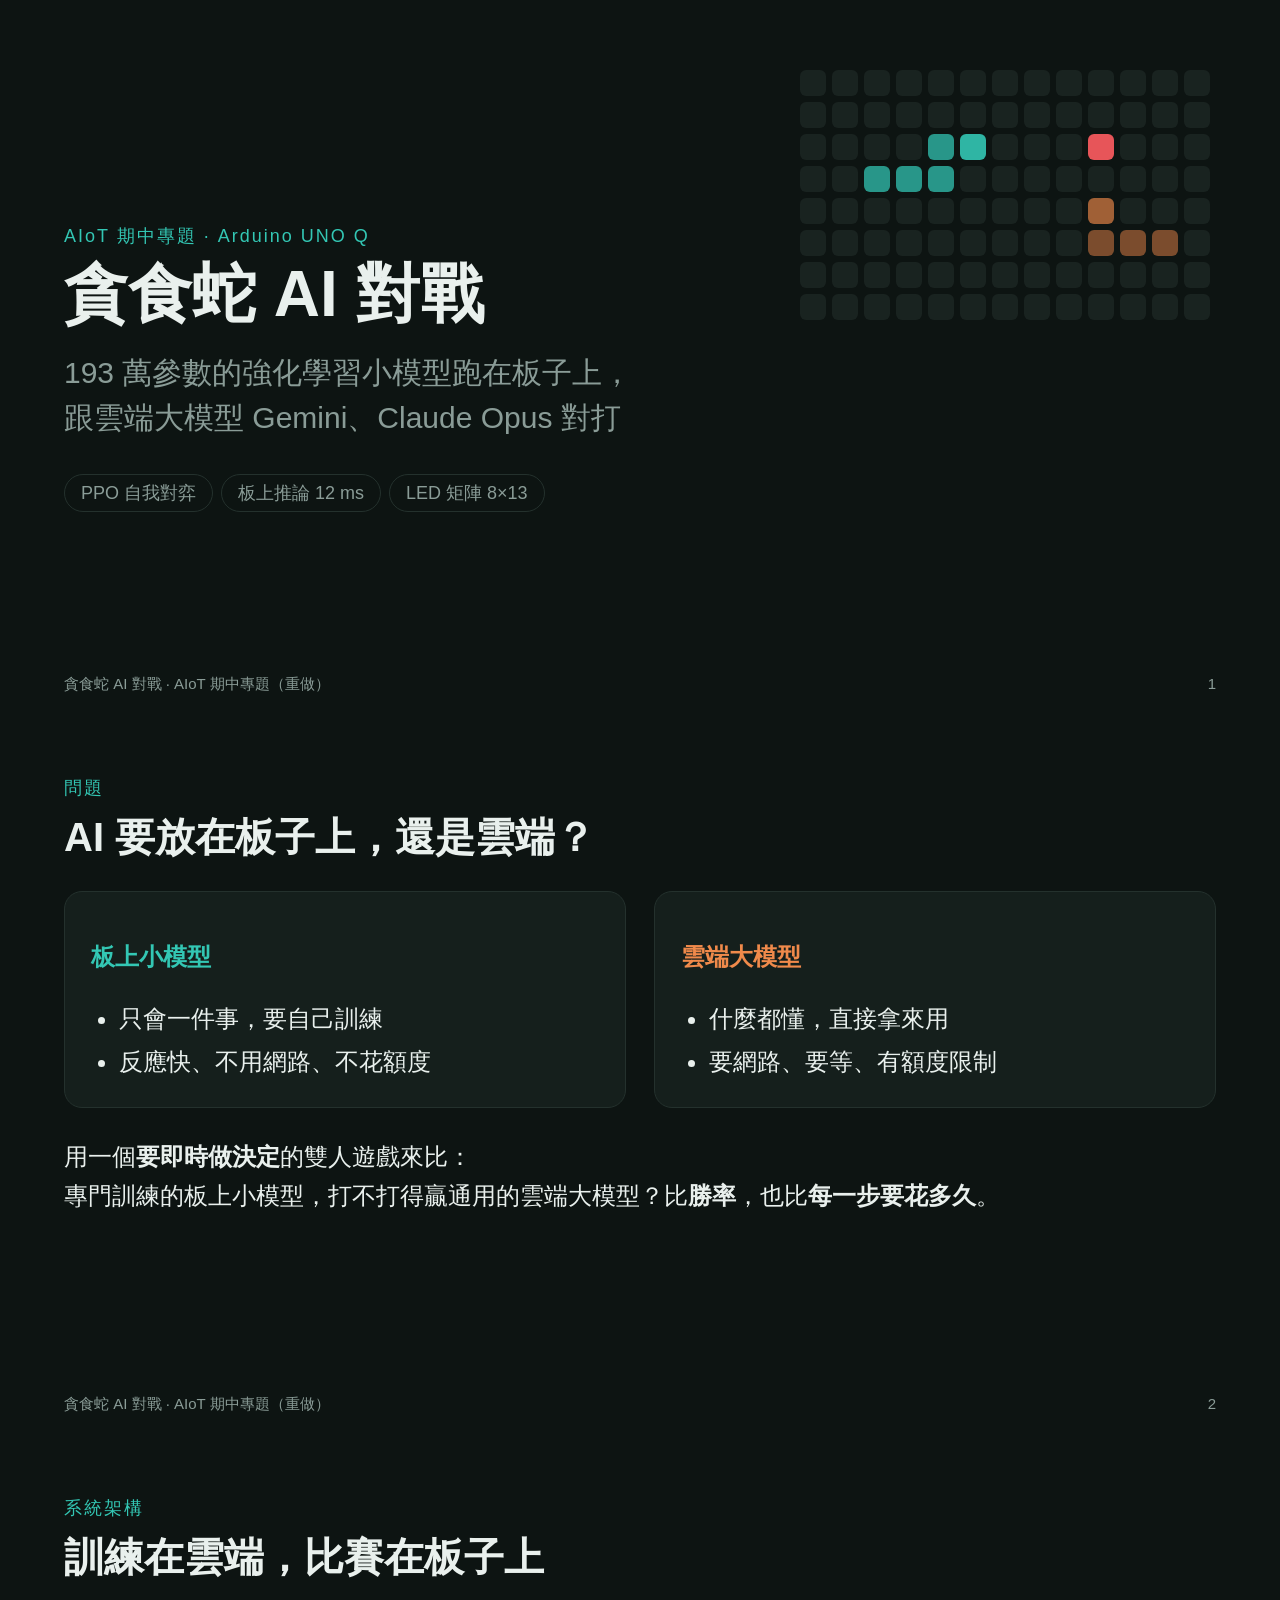
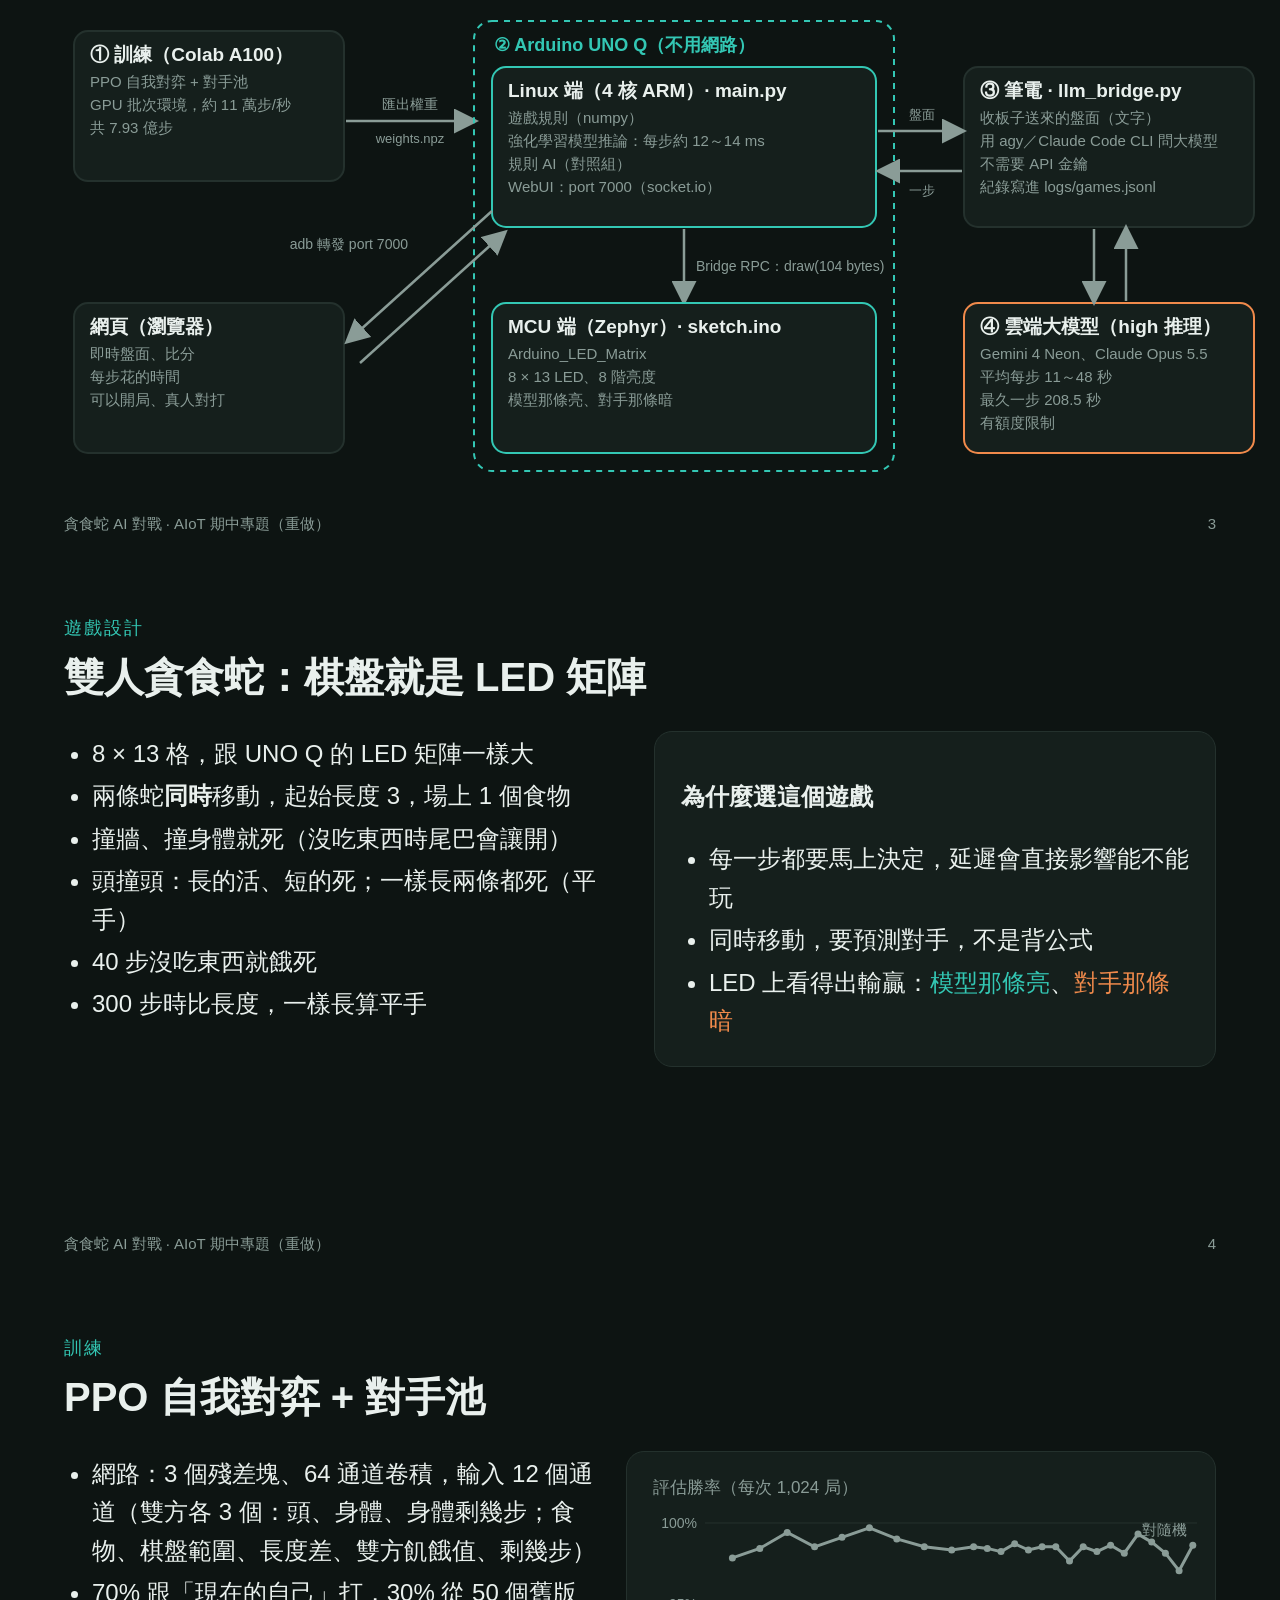
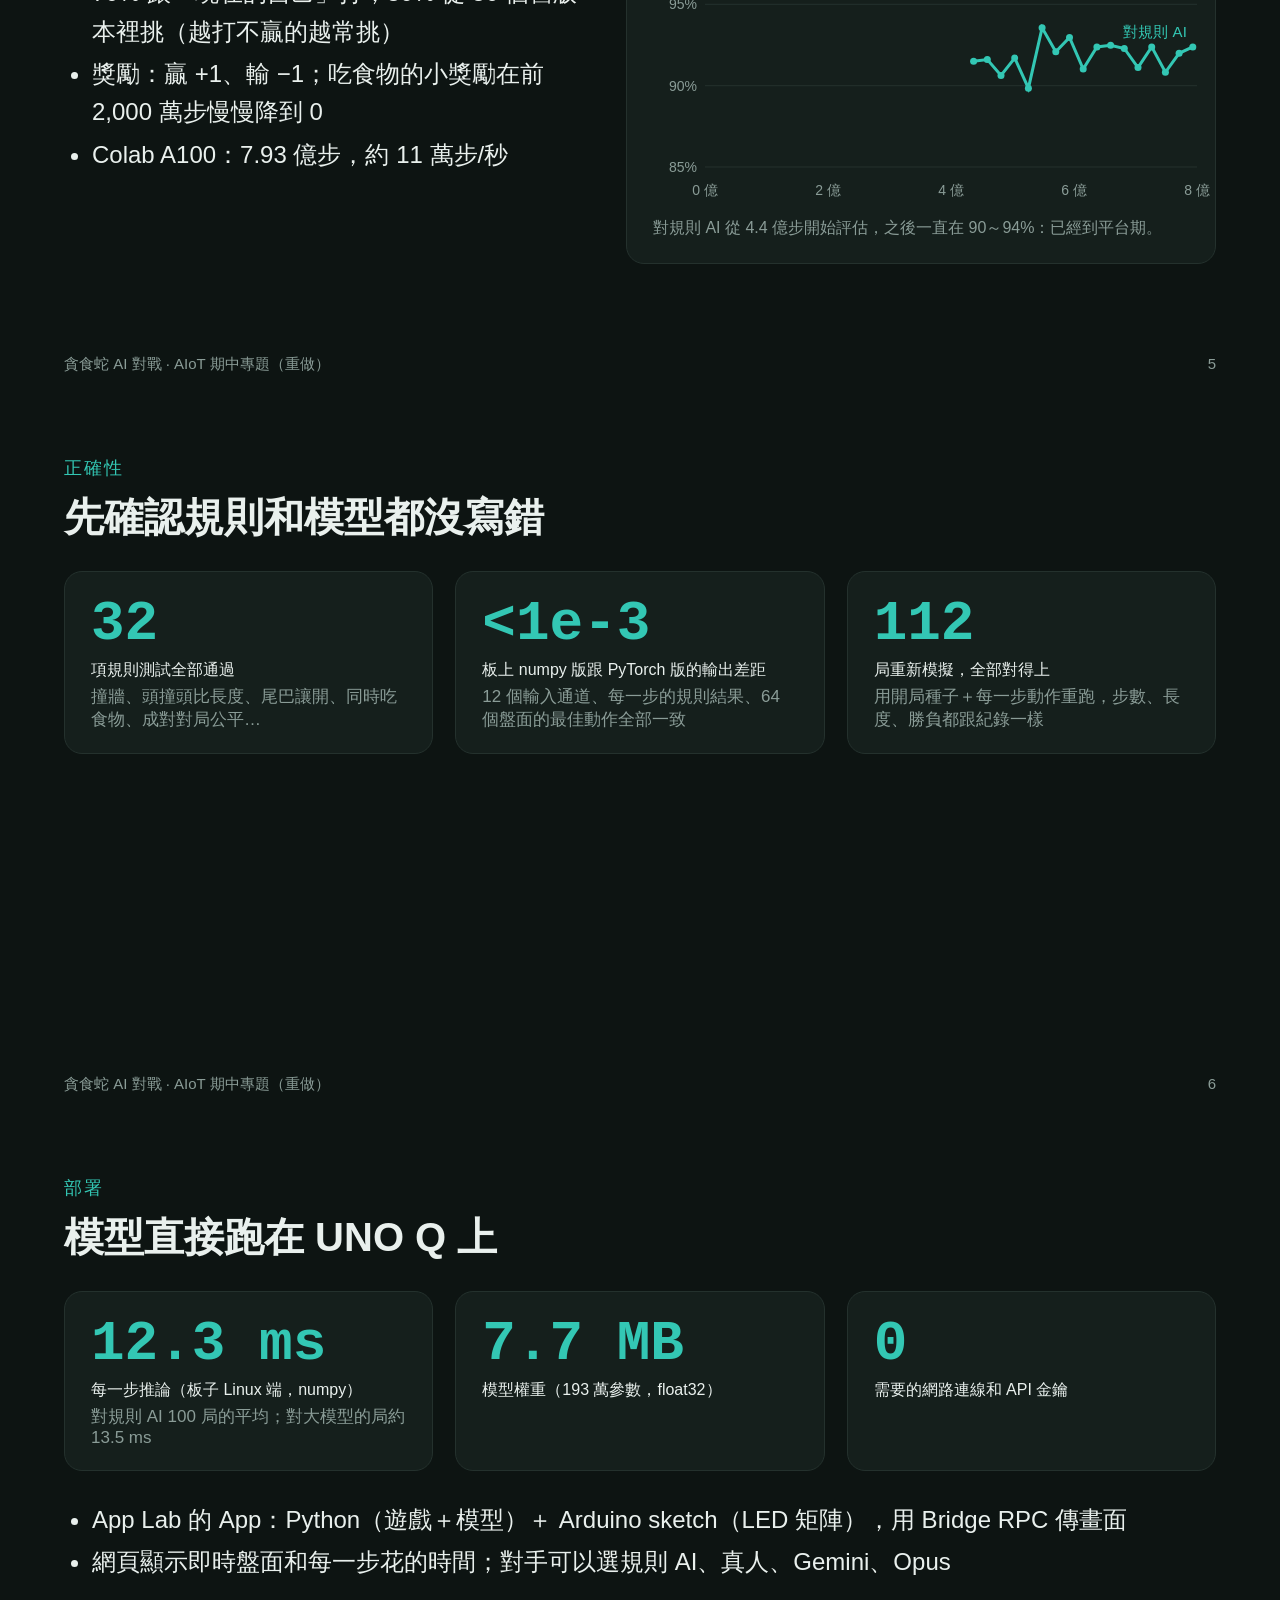
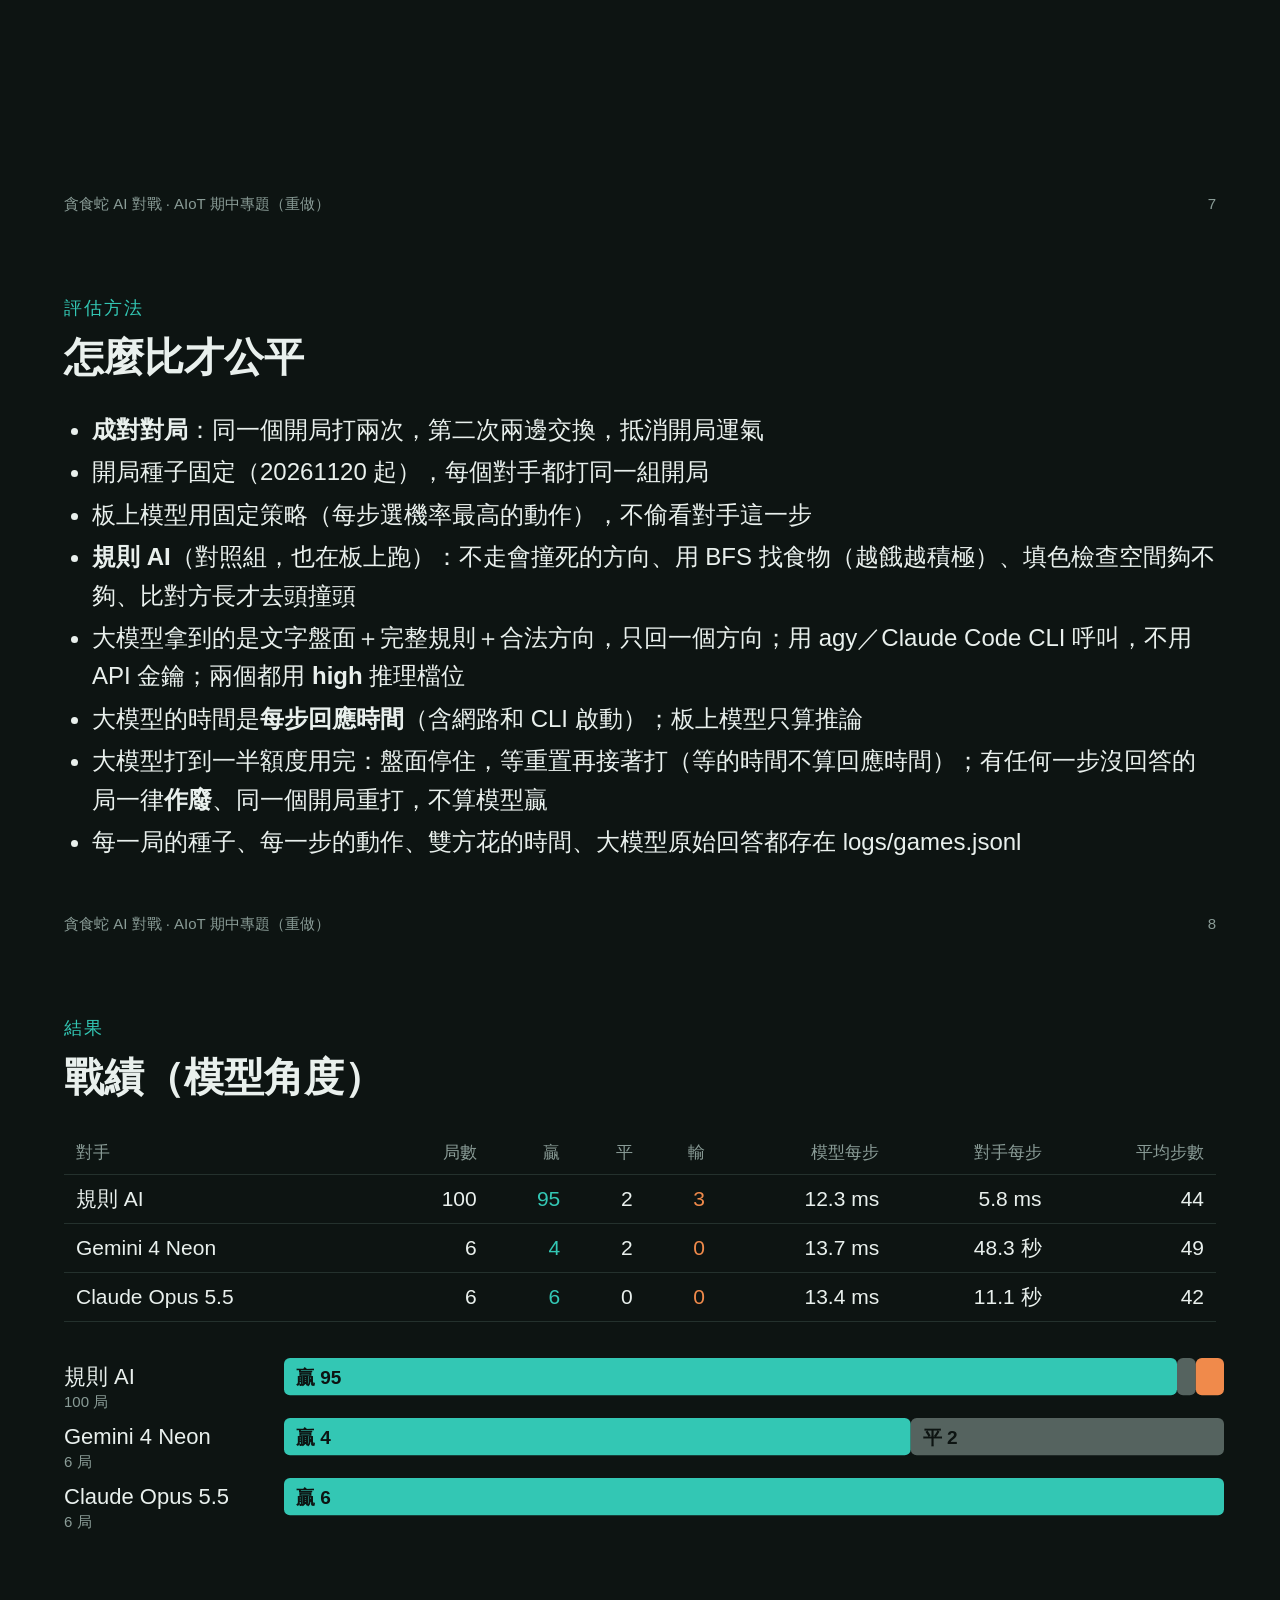
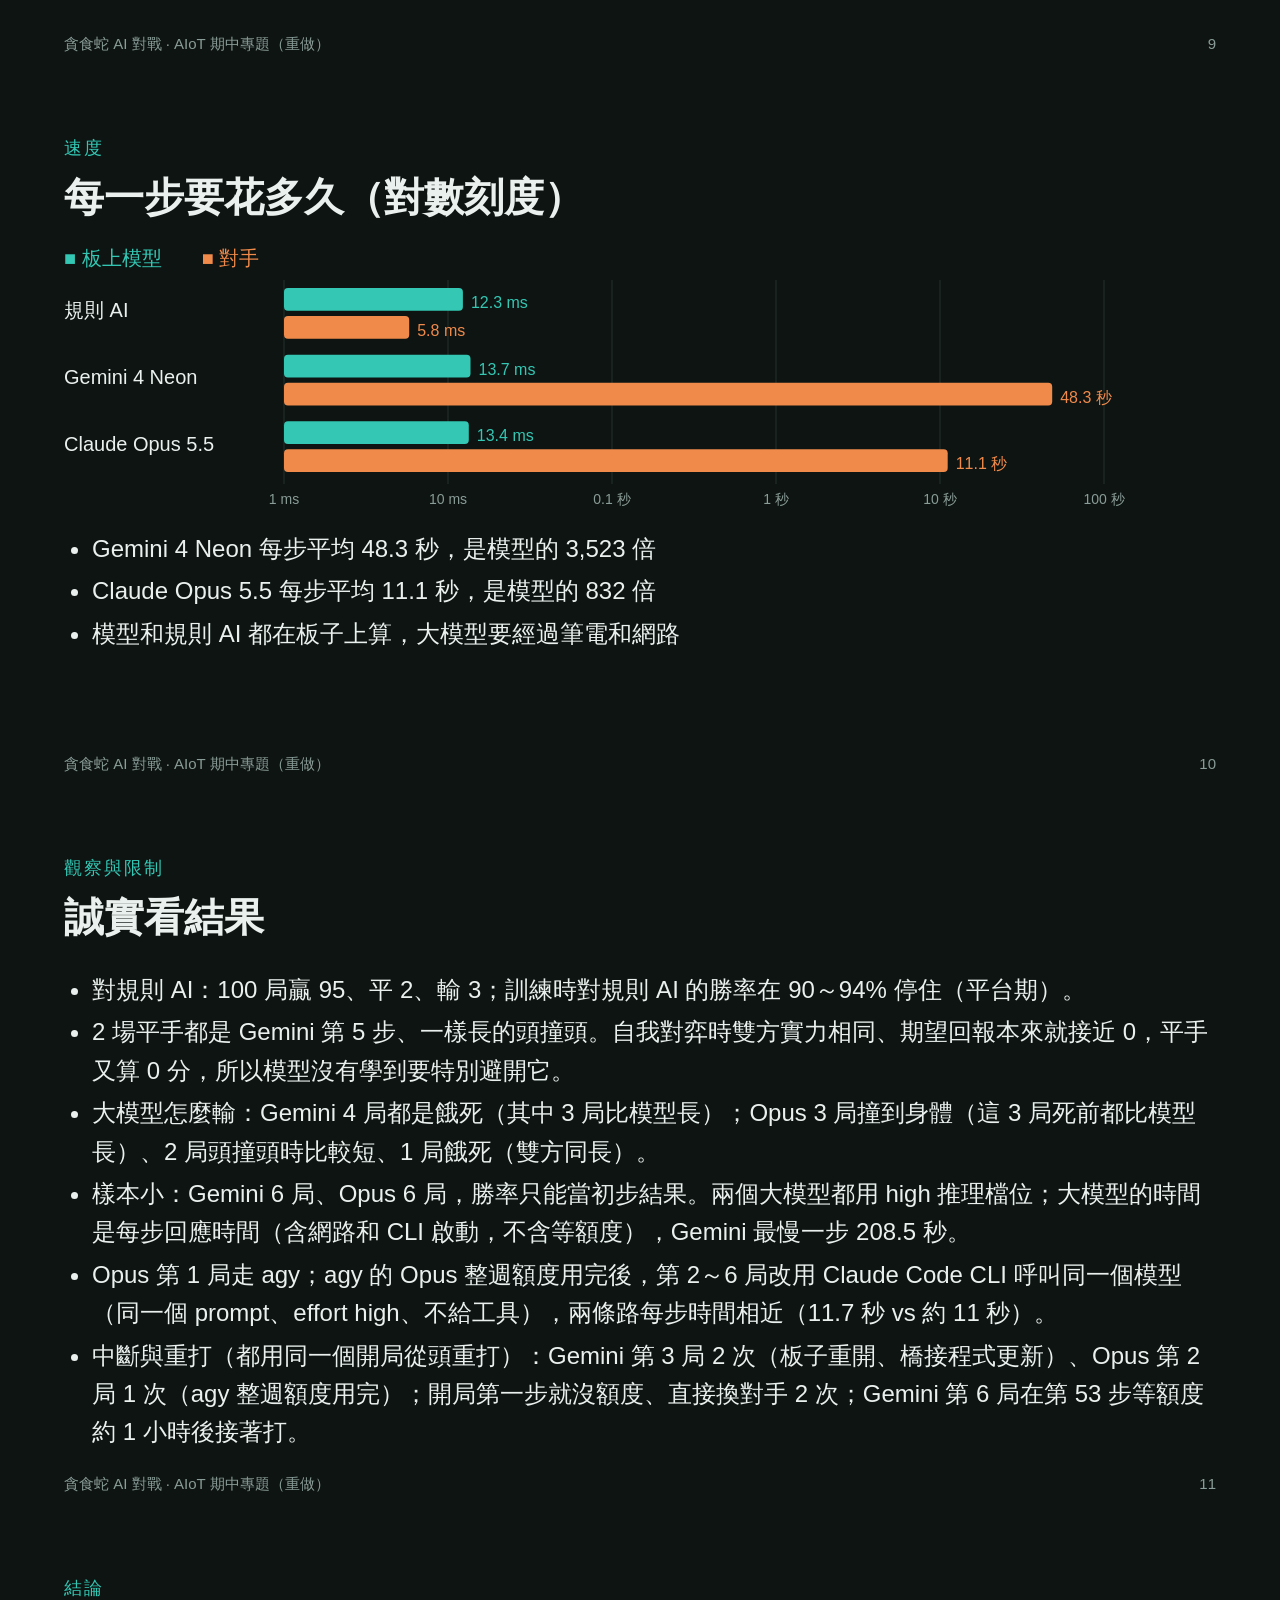
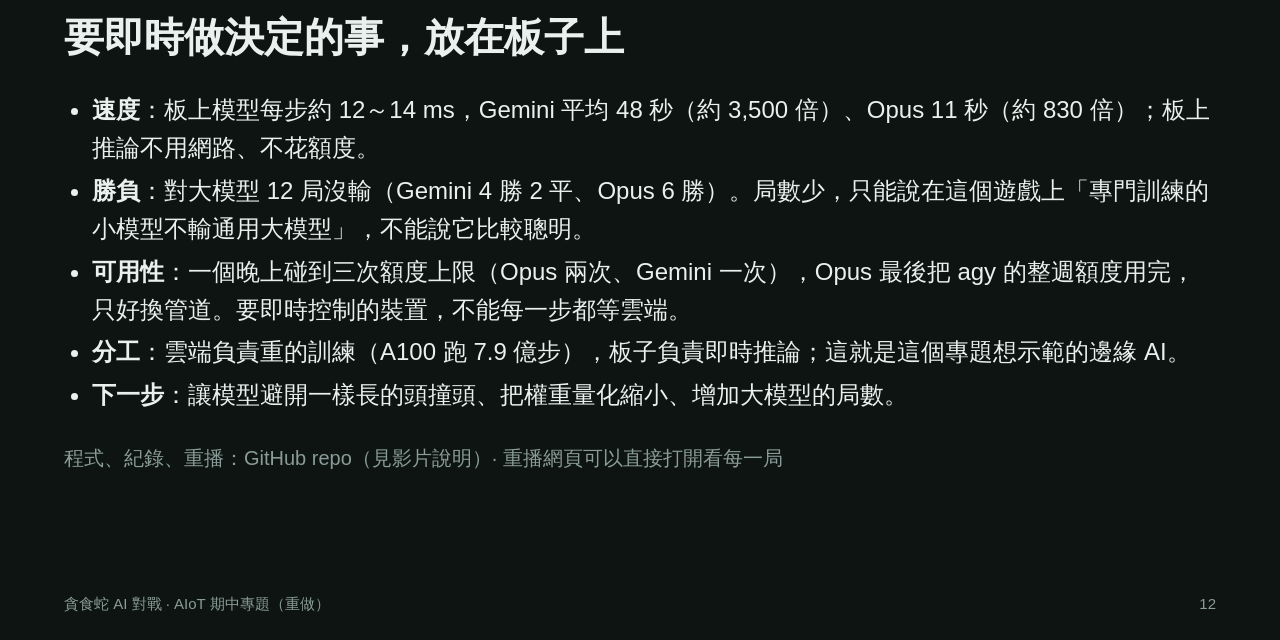
==== commit c8f13c25: "依審查修正投影片、README、影片腳本 - README：「拍 LED」改寫成實際的拍法（Opus 第 5 局即時對局；拍攝台工具最後沒用到）；12 個輸入通道列完整；補上規則 AI 怎麼運作、兩個" ====
--- a/slides/deck.html
+++ b/slides/deck.html
@@ -35,14 +35,14 @@
 <div class="foot"><span>貪食蛇 AI 對戰 · AIoT 期中專題（重做）</span><span>1</span></div></section><section class="slide"><div class="kicker">問題</div><h2>AI 要放在板子上，還是雲端？</h2>
 <div class="grid2"><div class="card"><p class="model"><b>板上小模型</b></p><ul><li>只會一件事，要自己訓練</li><li>反應快、不用網路、不花額度</li></ul></div>
 <div class="card"><p class="opp"><b>雲端大模型</b></p><ul><li>什麼都懂，直接拿來用</li><li>要網路、要等、有額度限制</li></ul></div></div>
-<p style="margin-top:30px">用一個<b>要即時做決定</b>的雙人遊戲來比：<br>專門訓練的板上小模型，打不打得贏通用的雲端大模型？比<b>勝率</b>，也比<b>每一步要想多久</b>。</p>
-<div class="foot"><span>貪食蛇 AI 對戰 · AIoT 期中專題（重做）</span><span>2</span></div></section><section class="slide"><div class="kicker">系統架構</div><h2>訓練在雲端，比賽在板子上</h2><svg viewBox="0 0 1200 470" width="1200" height="470"><defs><marker id="ah" markerWidth="10" markerHeight="10" refX="8" refY="5" orient="auto"><path d="M0,0 L10,5 L0,10 z" fill="#8a9c97"/></marker></defs><rect x="10" y="20" width="270" height="150" rx="14" fill="#151f1c" stroke="#24312d" stroke-width="2"/><text x="26" y="50" fill="#e9f0ed" font-size="19" font-weight="700">① 訓練（Colab A100）</text><text x="26" y="76" fill="#8a9c97" font-size="15">PPO 自我對弈 + 對手池</text><text x="26" y="99" fill="#8a9c97" font-size="15">GPU 批次環境，約 11 萬步/秒</text><text x="26" y="122" fill="#8a9c97" font-size="15">共 7.93 億步</text><line x1="282" y1="110" x2="410" y2="110" stroke="#8a9c97" stroke-width="2.5" marker-end="url(#ah)"/><text x="346" y="98" fill="#8a9c97" font-size="14" text-anchor="middle">匯出權重</text><text x="346" y="132" fill="#8a9c97" font-size="13" text-anchor="middle">weights.npz</text><rect x="410" y="10" width="420" height="450" rx="18" fill="none" stroke="#33c7b4" stroke-width="2" stroke-dasharray="6 6"/><text x="430" y="40" fill="#33c7b4" font-size="18" font-weight="700">② Arduino UNO Q（不用網路）</text><rect x="428" y="56" width="384" height="160" rx="14" fill="#151f1c" stroke="#33c7b4" stroke-width="2"/><text x="444" y="86" fill="#e9f0ed" font-size="19" font-weight="700">Linux 端（4 核 ARM）· main.py</text><text x="444" y="112" fill="#8a9c97" font-size="15">遊戲規則（numpy）</text><text x="444" y="135" fill="#8a9c97" font-size="15">強化學習模型推論：每步約 12 ms</text><text x="444" y="158" fill="#8a9c97" font-size="15">規則 AI（對照組）</text><text x="444" y="181" fill="#8a9c97" font-size="15">WebUI：port 7000（socket.io）</text><line x1="620" y1="218" x2="620" y2="290" stroke="#8a9c97" stroke-width="2.5" marker-end="url(#ah)"/><text x="632" y="260" fill="#8a9c97" font-size="14" text-anchor="start">Bridge RPC：draw(104 bytes)</text><rect x="428" y="292" width="384" height="150" rx="14" fill="#151f1c" stroke="#33c7b4" stroke-width="2"/><text x="444" y="322" fill="#e9f0ed" font-size="19" font-weight="700">MCU 端（Zephyr）· sketch.ino</text><text x="444" y="348" fill="#8a9c97" font-size="15">Arduino_LED_Matrix</text><text x="444" y="371" fill="#8a9c97" font-size="15">8 × 13 LED、8 階亮度</text><text x="444" y="394" fill="#8a9c97" font-size="15">模型那條亮、對手那條暗</text><rect x="900" y="56" width="290" height="160" rx="14" fill="#151f1c" stroke="#24312d" stroke-width="2"/><text x="916" y="86" fill="#e9f0ed" font-size="19" font-weight="700">③ 筆電 · llm_bridge.py</text><text x="916" y="112" fill="#8a9c97" font-size="15">收板子送來的盤面（文字）</text><text x="916" y="135" fill="#8a9c97" font-size="15">用 agy CLI 問大模型</text><text x="916" y="158" fill="#8a9c97" font-size="15">不需要 API 金鑰</text><text x="916" y="181" fill="#8a9c97" font-size="15">紀錄寫進 logs/games.jsonl</text><line x1="814" y1="120" x2="898" y2="120" stroke="#8a9c97" stroke-width="2.5" marker-end="url(#ah)"/><line x1="898" y1="160" x2="816" y2="160" stroke="#8a9c97" stroke-width="2.5" marker-end="url(#ah)"/><text x="858" y="108" fill="#8a9c97" font-size="13" text-anchor="middle">盤面</text><text x="858" y="184" fill="#8a9c97" font-size="13" text-anchor="middle">一步</text><rect x="900" y="292" width="290" height="150" rx="14" fill="#151f1c" stroke="#f08a4b" stroke-width="2"/><text x="916" y="322" fill="#e9f0ed" font-size="19" font-weight="700">④ 雲端大模型</text><text x="916" y="348" fill="#8a9c97" font-size="15">Gemini 4 Neon</text><text x="916" y="371" fill="#8a9c97" font-size="15">Claude Opus 5.5</text><text x="916" y="394" fill="#8a9c97" font-size="15">每步 10～60 秒，有額度限制</text><line x1="1045" y1="218" x2="1045" y2="290" stroke="#8a9c97" stroke-width="2.5" marker-end="url(#ah)"/><rect x="10" y="292" width="270" height="150" rx="14" fill="#151f1c" stroke="#24312d" stroke-width="2"/><text x="26" y="322" fill="#e9f0ed" font-size="19" font-weight="700">網頁（瀏覽器）</text><text x="26" y="348" fill="#8a9c97" font-size="15">即時盤面、比分</text><text x="26" y="371" fill="#8a9c97" font-size="15">每步花的時間</text><text x="26" y="394" fill="#8a9c97" font-size="15">可以開局、真人對打</text><line x1="428" y1="200" x2="284" y2="330" stroke="#8a9c97" stroke-width="2.5" marker-end="url(#ah)"/><text x="344" y="238" fill="#8a9c97" font-size="14" text-anchor="end">adb 轉發 port 7000</text></svg><div class="foot"><span>貪食蛇 AI 對戰 · AIoT 期中專題（重做）</span><span>3</span></div></section><section class="slide"><div class="kicker">遊戲設計</div><h2>雙人貪食蛇：棋盤就是 LED 矩陣</h2>
+<p style="margin-top:30px">用一個<b>要即時做決定</b>的雙人遊戲來比：<br>專門訓練的板上小模型，打不打得贏通用的雲端大模型？比<b>勝率</b>，也比<b>每一步要花多久</b>。</p>
+<div class="foot"><span>貪食蛇 AI 對戰 · AIoT 期中專題（重做）</span><span>2</span></div></section><section class="slide"><div class="kicker">系統架構</div><h2>訓練在雲端，比賽在板子上</h2><svg viewBox="0 0 1200 470" width="1200" height="470"><defs><marker id="ah" markerWidth="10" markerHeight="10" refX="8" refY="5" orient="auto"><path d="M0,0 L10,5 L0,10 z" fill="#8a9c97"/></marker></defs><rect x="10" y="20" width="270" height="150" rx="14" fill="#151f1c" stroke="#24312d" stroke-width="2"/><text x="26" y="50" fill="#e9f0ed" font-size="19" font-weight="700">① 訓練（Colab A100）</text><text x="26" y="76" fill="#8a9c97" font-size="15">PPO 自我對弈 + 對手池</text><text x="26" y="99" fill="#8a9c97" font-size="15">GPU 批次環境，約 11 萬步/秒</text><text x="26" y="122" fill="#8a9c97" font-size="15">共 7.93 億步</text><line x1="282" y1="110" x2="410" y2="110" stroke="#8a9c97" stroke-width="2.5" marker-end="url(#ah)"/><text x="346" y="98" fill="#8a9c97" font-size="14" text-anchor="middle">匯出權重</text><text x="346" y="132" fill="#8a9c97" font-size="13" text-anchor="middle">weights.npz</text><rect x="410" y="10" width="420" height="450" rx="18" fill="none" stroke="#33c7b4" stroke-width="2" stroke-dasharray="6 6"/><text x="430" y="40" fill="#33c7b4" font-size="18" font-weight="700">② Arduino UNO Q（不用網路）</text><rect x="428" y="56" width="384" height="160" rx="14" fill="#151f1c" stroke="#33c7b4" stroke-width="2"/><text x="444" y="86" fill="#e9f0ed" font-size="19" font-weight="700">Linux 端（4 核 ARM）· main.py</text><text x="444" y="112" fill="#8a9c97" font-size="15">遊戲規則（numpy）</text><text x="444" y="135" fill="#8a9c97" font-size="15">強化學習模型推論：每步約 12～14 ms</text><text x="444" y="158" fill="#8a9c97" font-size="15">規則 AI（對照組）</text><text x="444" y="181" fill="#8a9c97" font-size="15">WebUI：port 7000（socket.io）</text><line x1="620" y1="218" x2="620" y2="290" stroke="#8a9c97" stroke-width="2.5" marker-end="url(#ah)"/><text x="632" y="260" fill="#8a9c97" font-size="14" text-anchor="start">Bridge RPC：draw(104 bytes)</text><rect x="428" y="292" width="384" height="150" rx="14" fill="#151f1c" stroke="#33c7b4" stroke-width="2"/><text x="444" y="322" fill="#e9f0ed" font-size="19" font-weight="700">MCU 端（Zephyr）· sketch.ino</text><text x="444" y="348" fill="#8a9c97" font-size="15">Arduino_LED_Matrix</text><text x="444" y="371" fill="#8a9c97" font-size="15">8 × 13 LED、8 階亮度</text><text x="444" y="394" fill="#8a9c97" font-size="15">模型那條亮、對手那條暗</text><rect x="900" y="56" width="290" height="160" rx="14" fill="#151f1c" stroke="#24312d" stroke-width="2"/><text x="916" y="86" fill="#e9f0ed" font-size="19" font-weight="700">③ 筆電 · llm_bridge.py</text><text x="916" y="112" fill="#8a9c97" font-size="15">收板子送來的盤面（文字）</text><text x="916" y="135" fill="#8a9c97" font-size="15">用 agy／Claude Code CLI 問大模型</text><text x="916" y="158" fill="#8a9c97" font-size="15">不需要 API 金鑰</text><text x="916" y="181" fill="#8a9c97" font-size="15">紀錄寫進 logs/games.jsonl</text><line x1="814" y1="120" x2="898" y2="120" stroke="#8a9c97" stroke-width="2.5" marker-end="url(#ah)"/><line x1="898" y1="160" x2="816" y2="160" stroke="#8a9c97" stroke-width="2.5" marker-end="url(#ah)"/><text x="858" y="108" fill="#8a9c97" font-size="13" text-anchor="middle">盤面</text><text x="858" y="184" fill="#8a9c97" font-size="13" text-anchor="middle">一步</text><rect x="900" y="292" width="290" height="150" rx="14" fill="#151f1c" stroke="#f08a4b" stroke-width="2"/><text x="916" y="322" fill="#e9f0ed" font-size="19" font-weight="700">④ 雲端大模型（high 推理）</text><text x="916" y="348" fill="#8a9c97" font-size="15">Gemini 4 Neon、Claude Opus 5.5</text><text x="916" y="371" fill="#8a9c97" font-size="15">平均每步 11～48 秒</text><text x="916" y="394" fill="#8a9c97" font-size="15">最久一步 208.5 秒</text><text x="916" y="417" fill="#8a9c97" font-size="15">有額度限制</text><line x1="1030" y1="218" x2="1030" y2="290" stroke="#8a9c97" stroke-width="2.5" marker-end="url(#ah)"/><line x1="1062" y1="290" x2="1062" y2="218" stroke="#8a9c97" stroke-width="2.5" marker-end="url(#ah)"/><rect x="10" y="292" width="270" height="150" rx="14" fill="#151f1c" stroke="#24312d" stroke-width="2"/><text x="26" y="322" fill="#e9f0ed" font-size="19" font-weight="700">網頁（瀏覽器）</text><text x="26" y="348" fill="#8a9c97" font-size="15">即時盤面、比分</text><text x="26" y="371" fill="#8a9c97" font-size="15">每步花的時間</text><text x="26" y="394" fill="#8a9c97" font-size="15">可以開局、真人對打</text><line x1="428" y1="200" x2="284" y2="330" stroke="#8a9c97" stroke-width="2.5" marker-end="url(#ah)"/><text x="344" y="238" fill="#8a9c97" font-size="14" text-anchor="end">adb 轉發 port 7000</text><line x1="296" y1="352" x2="440" y2="222" stroke="#8a9c97" stroke-width="2.5" marker-end="url(#ah)"/></svg><div class="foot"><span>貪食蛇 AI 對戰 · AIoT 期中專題（重做）</span><span>3</span></div></section><section class="slide"><div class="kicker">遊戲設計</div><h2>雙人貪食蛇：棋盤就是 LED 矩陣</h2>
 <div class="grid2"><div><ul>
-<li>8 × 13 格，跟 UNO Q 的 LED 矩陣一樣大</li><li>兩條蛇<b>同時</b>移動，場上 1 個食物</li><li>撞牆、撞身體就死</li><li>頭撞頭：比長度，一樣長兩條都死（平手）</li><li>40 步沒吃東西就餓死</li><li>300 步時比長度</li></ul></div>
+<li>8 × 13 格，跟 UNO Q 的 LED 矩陣一樣大</li><li>兩條蛇<b>同時</b>移動，起始長度 3，場上 1 個食物</li><li>撞牆、撞身體就死（沒吃東西時尾巴會讓開）</li><li>頭撞頭：長的活、短的死；一樣長兩條都死（平手）</li><li>40 步沒吃東西就餓死</li><li>300 步時比長度，一樣長算平手</li></ul></div>
 <div class="card"><p><b>為什麼選這個遊戲</b></p><ul><li>每一步都要馬上決定，延遲會直接影響能不能玩</li><li>同時移動，要預測對手，不是背公式</li><li>LED 上看得出輸贏：<span class="model">模型那條亮</span>、<span class="opp">對手那條暗</span></li></ul></div></div>
 <div class="foot"><span>貪食蛇 AI 對戰 · AIoT 期中專題（重做）</span><span>4</span></div></section><section class="slide"><div class="kicker">訓練</div><h2>PPO 自我對弈 + 對手池</h2>
 <div class="grid2" style="grid-template-columns: 1fr 590px"><div><ul>
-<li>網路：3 個殘差塊、64 通道卷積，輸入 12 個通道（兩條蛇、食物、長度差、飢餓值、剩幾步）</li>
+<li>網路：3 個殘差塊、64 通道卷積，輸入 12 個通道（雙方各 3 個：頭、身體、身體剩幾步；食物、棋盤範圍、長度差、雙方飢餓值、剩幾步）</li>
 <li>70% 跟「現在的自己」打，30% 從 50 個舊版本裡挑（越打不贏的越常挑）</li>
 <li>獎勵：贏 +1、輸 −1；吃食物的小獎勵在前 2,000 萬步慢慢降到 0</li>
 <li>Colab A100：7.93 億步，約 11 萬步/秒</li></ul></div>
@@ -53,7 +53,7 @@
 <div class="card stat"><span class="big model">&lt;1e-3</span><span>板上 numpy 版跟 PyTorch 版的輸出差距</span><span class="muted" style="font-size:17px">12 個輸入通道、每一步的規則結果、64 個盤面的最佳動作全部一致</span></div>
 <div class="card stat"><span class="big model">112</span><span>局重新模擬，全部對得上</span><span class="muted" style="font-size:17px">用開局種子＋每一步動作重跑，步數、長度、勝負都跟紀錄一樣</span></div></div>
 <div class="foot"><span>貪食蛇 AI 對戰 · AIoT 期中專題（重做）</span><span>6</span></div></section><section class="slide"><div class="kicker">部署</div><h2>模型直接跑在 UNO Q 上</h2>
-<div class="stats"><div class="card stat"><span class="big model">12.3 ms</span><span>每一步推論（板子 Linux 端，numpy）</span></div>
+<div class="stats"><div class="card stat"><span class="big model">12.3 ms</span><span>每一步推論（板子 Linux 端，numpy）</span><span class="muted" style="font-size:17px">對規則 AI 100 局的平均；對大模型的局約 13.5 ms</span></div>
 <div class="card stat"><span class="big model">7.7 MB</span><span>模型權重（193 萬參數，float32）</span></div>
 <div class="card stat"><span class="big model">0</span><span>需要的網路連線和 API 金鑰</span></div></div>
 <ul style="margin-top:30px"><li>App Lab 的 App：Python（遊戲＋模型）＋ Arduino sketch（LED 矩陣），用 Bridge RPC 傳畫面</li>
@@ -62,18 +62,21 @@
 <li><b>成對對局</b>：同一個開局打兩次，第二次兩邊交換，抵消開局運氣</li>
 <li>開局種子固定（20261120 起），每個對手都打同一組開局</li>
 <li>板上模型用固定策略（每步選機率最高的動作），不偷看對手這一步</li>
-<li>大模型拿到的是文字盤面＋完整規則＋合法方向，只回一個方向；用 agy／Claude Code CLI 呼叫，不用 API 金鑰</li>
-<li>大模型打到一半額度用完：盤面停住，等重置再接著打（等的時間不算思考時間）；有任何一步沒回答的局一律<b>作廢</b>、同一個開局重打，不算模型贏</li>
+<li><b>規則 AI</b>（對照組，也在板上跑）：不走會撞死的方向、用 BFS 找食物（越餓越積極）、填色檢查空間夠不夠、比對方長才去頭撞頭</li>
+<li>大模型拿到的是文字盤面＋完整規則＋合法方向，只回一個方向；用 agy／Claude Code CLI 呼叫，不用 API 金鑰；兩個都用 <b>high</b> 推理檔位</li>
+<li>大模型的時間是<b>每步回應時間</b>（含網路和 CLI 啟動）；板上模型只算推論</li>
+<li>大模型打到一半額度用完：盤面停住，等重置再接著打（等的時間不算回應時間）；有任何一步沒回答的局一律<b>作廢</b>、同一個開局重打，不算模型贏</li>
 <li>每一局的種子、每一步的動作、雙方花的時間、大模型原始回答都存在 logs/games.jsonl</li></ul>
 <div class="foot"><span>貪食蛇 AI 對戰 · AIoT 期中專題（重做）</span><span>8</span></div></section><section class="slide"><div class="kicker">結果</div><h2>戰績（模型角度）</h2>
 <table><tr><th>對手</th><th>局數</th><th>贏</th><th>平</th><th>輸</th><th>模型每步</th><th>對手每步</th><th>平均步數</th></tr><tr><td>規則 AI</td><td>100</td><td class='model'>95</td><td>2</td><td class='opp'>3</td><td>12.3 ms</td><td>5.8 ms</td><td>44</td></tr><tr><td>Gemini 4 Neon</td><td>6</td><td class='model'>4</td><td>2</td><td class='opp'>0</td><td>13.7 ms</td><td>48.3 秒</td><td>49</td></tr><tr><td>Claude Opus 5.5</td><td>6</td><td class='model'>6</td><td>0</td><td class='opp'>0</td><td>13.4 ms</td><td>11.1 秒</td><td>42</td></tr></table>
 <div style="margin-top:26px"><svg viewBox="0 0 1180 200" width="1180" height="200"><text x="0" y="35.6" fill="#e9f0ed" font-size="22">規則 AI</text><text x="0" y="58.6" fill="#8a9c97" font-size="15">100 局</text><rect x="220.0" y="10.0" width="893.0" height="37.2" rx="6" fill="#33c7b4"/><text x="232.0" y="35.6" fill="#0d1412" font-size="19" font-weight="700">贏 95</text><rect x="1113.0" y="10.0" width="18.8" height="37.2" rx="6" fill="#55635f"/><rect x="1131.8" y="10.0" width="28.2" height="37.2" rx="6" fill="#f08a4b"/><text x="0" y="95.6" fill="#e9f0ed" font-size="22">Gemini 4 Neon</text><text x="0" y="118.6" fill="#8a9c97" font-size="15">6 局</text><rect x="220.0" y="70.0" width="626.7" height="37.2" rx="6" fill="#33c7b4"/><text x="232.0" y="95.6" fill="#0d1412" font-size="19" font-weight="700">贏 4</text><rect x="846.7" y="70.0" width="313.3" height="37.2" rx="6" fill="#55635f"/><text x="858.7" y="95.6" fill="#0d1412" font-size="19" font-weight="700">平 2</text><text x="0" y="155.6" fill="#e9f0ed" font-size="22">Claude Opus 5.5</text><text x="0" y="178.6" fill="#8a9c97" font-size="15">6 局</text><rect x="220.0" y="130.0" width="940.0" height="37.2" rx="6" fill="#33c7b4"/><text x="232.0" y="155.6" fill="#0d1412" font-size="19" font-weight="700">贏 6</text></svg></div>
-<div class="foot"><span>貪食蛇 AI 對戰 · AIoT 期中專題（重做）</span><span>9</span></div></section><section class="slide"><div class="kicker">速度</div><h2>每一步要想多久（對數刻度）</h2>
+<div class="foot"><span>貪食蛇 AI 對戰 · AIoT 期中專題（重做）</span><span>9</span></div></section><section class="slide"><div class="kicker">速度</div><h2>每一步要花多久（對數刻度）</h2>
+<div style="font-size:20px;margin:-6px 0 8px"><span class="model">■ 板上模型</span>　　<span class="opp">■ 對手</span></div>
 <svg viewBox="0 0 1180 230" width="1180" height="230"><line x1="220.0" x2="220.0" y1="0" y2="204" stroke="#24312d"/><text x="220.0" y="224" fill="#8a9c97" font-size="14" text-anchor="middle">1 ms</text><line x1="384.0" x2="384.0" y1="0" y2="204" stroke="#24312d"/><text x="384.0" y="224" fill="#8a9c97" font-size="14" text-anchor="middle">10 ms</text><line x1="548.0" x2="548.0" y1="0" y2="204" stroke="#24312d"/><text x="548.0" y="224" fill="#8a9c97" font-size="14" text-anchor="middle">0.1 秒</text><line x1="712.0" x2="712.0" y1="0" y2="204" stroke="#24312d"/><text x="712.0" y="224" fill="#8a9c97" font-size="14" text-anchor="middle">1 秒</text><line x1="876.0" x2="876.0" y1="0" y2="204" stroke="#24312d"/><text x="876.0" y="224" fill="#8a9c97" font-size="14" text-anchor="middle">10 秒</text><line x1="1040.0" x2="1040.0" y1="0" y2="204" stroke="#24312d"/><text x="1040.0" y="224" fill="#8a9c97" font-size="14" text-anchor="middle">100 秒</text><text x="0" y="37.3" fill="#e9f0ed" font-size="20">規則 AI</text><rect x="220" y="8.0" width="178.9" height="22.7" rx="4" fill="#33c7b4"/><text x="406.9" y="28.0" fill="#33c7b4" font-size="16">12.3 ms</text><rect x="220" y="36.0" width="125.2" height="22.7" rx="4" fill="#f08a4b"/><text x="353.2" y="56.0" fill="#f08a4b" font-size="16">5.8 ms</text><text x="0" y="104.0" fill="#e9f0ed" font-size="20">Gemini 4 Neon</text><rect x="220" y="74.7" width="186.5" height="22.7" rx="4" fill="#33c7b4"/><text x="414.5" y="94.7" fill="#33c7b4" font-size="16">13.7 ms</text><rect x="220" y="102.7" width="768.2" height="22.7" rx="4" fill="#f08a4b"/><text x="996.2" y="122.7" fill="#f08a4b" font-size="16">48.3 秒</text><text x="0" y="170.7" fill="#e9f0ed" font-size="20">Claude Opus 5.5</text><rect x="220" y="141.3" width="184.8" height="22.7" rx="4" fill="#33c7b4"/><text x="412.8" y="161.3" fill="#33c7b4" font-size="16">13.4 ms</text><rect x="220" y="169.3" width="663.7" height="22.7" rx="4" fill="#f08a4b"/><text x="891.7" y="189.3" fill="#f08a4b" font-size="16">11.1 秒</text></svg>
 <ul style="margin-top:16px"><li>Gemini 4 Neon 每步平均 48.3 秒，是模型的 3,523 倍</li><li>Claude Opus 5.5 每步平均 11.1 秒，是模型的 832 倍</li><li>模型和規則 AI 都在板子上算，大模型要經過筆電和網路</li></ul>
 <div class="foot"><span>貪食蛇 AI 對戰 · AIoT 期中專題（重做）</span><span>10</span></div></section><section class="slide"><div class="kicker">觀察與限制</div><h2>誠實看結果</h2><ul>
-<li>對規則 AI：100 局贏 95、平 2、輸 3。訓練時對規則 AI 的勝率在 90～94% 停住，再多訓練也沒有明顯進步。</li><li>Gemini 的 2 場平手都在第 5 步：兩條蛇一樣長、頭撞頭一起死。模型的獎勵裡平手算 0，所以它不會特別避開「一樣長的頭撞頭」。</li><li>大模型輸的方式：Gemini 4 局全是餓死（其中 3 局比模型長）；Opus 6 局是 3 局撞到身體、2 局頭撞頭時比較短、1 局餓死（其中 3 局比模型長）。大模型會吃，但顧不好飢餓值和身體位置。</li><li>樣本小：Gemini 6 局、Opus 6 局，勝率只能當初步結果。</li><li>Opus 第 1 局走 agy；agy 的 Opus 整週額度用完（11/26 21:11 才重置）後，第 2～6 局改用 Claude Code CLI 呼叫同一個模型（Claude Opus 5.5、effort high、同一個 prompt、不給工具），紀錄裡有標明。兩條路每步時間相近（11.7 秒 vs 約 11 秒）。</li><li>大模型的時間 = 筆電呼叫 CLI 到拿到答案（含網路和 CLI 啟動），等額度重置的時間不算；Gemini 最慢一步 208 秒。板子曾斷電重開一次，之後橋接程式會自動救援、讀紀錄接續。</li></ul>
+<li>對規則 AI：100 局贏 95、平 2、輸 3；訓練時對規則 AI 的勝率在 90～94% 停住（平台期）。</li><li>2 場平手都是 Gemini 第 5 步、一樣長的頭撞頭。自我對弈時雙方實力相同、期望回報本來就接近 0，平手又算 0 分，所以模型沒有學到要特別避開它。</li><li>大模型怎麼輸：Gemini 4 局都是餓死（其中 3 局比模型長）；Opus 3 局撞到身體（這 3 局死前都比模型長）、2 局頭撞頭時比較短、1 局餓死（雙方同長）。</li><li>樣本小：Gemini 6 局、Opus 6 局，勝率只能當初步結果。兩個大模型都用 high 推理檔位；大模型的時間是每步回應時間（含網路和 CLI 啟動，不含等額度），Gemini 最慢一步 208.5 秒。</li><li>Opus 第 1 局走 agy；agy 的 Opus 整週額度用完後，第 2～6 局改用 Claude Code CLI 呼叫同一個模型（同一個 prompt、effort high、不給工具），兩條路每步時間相近（11.7 秒 vs 約 11 秒）。</li><li>中斷與重打（都用同一個開局從頭重打）：Gemini 第 3 局 2 次（板子重開、橋接程式更新）、Opus 第 2 局 1 次（agy 整週額度用完）；開局第一步就沒額度、直接換對手 2 次；Gemini 第 6 局在第 53 步等額度約 1 小時後接著打。</li></ul>
 <div class="foot"><span>貪食蛇 AI 對戰 · AIoT 期中專題（重做）</span><span>11</span></div></section><section class="slide"><div class="kicker">結論</div><h2>要即時做決定的事，放在板子上</h2><ul>
-<li><b>速度</b>：板上模型每步約 13 ms，Gemini 平均 48 秒（約 3,500 倍）、Opus 11 秒（約 830 倍）；不用網路、不花額度。</li><li><b>勝負</b>：對大模型 12 局沒輸（Gemini 4 勝 2 平、Opus 6 勝）。局數少，只能說在這個遊戲上「專門訓練的小模型不輸通用大模型」，不能說它比較聰明。</li><li><b>可用性</b>：一天內碰到兩次額度上限（Gemini 打到一半暫停、Opus 整週額度用完只好換管道）。要即時控制的裝置，不能每一步都等雲端。</li><li><b>分工</b>：雲端負責重的訓練（A100 跑 7.9 億步），板子負責即時推論；這就是這個專題想示範的邊緣 AI。</li><li><b>下一步</b>：讓模型避開一樣長的頭撞頭、把權重量化縮小、增加大模型的局數。</li></ul>
+<li><b>速度</b>：板上模型每步約 12～14 ms，Gemini 平均 48 秒（約 3,500 倍）、Opus 11 秒（約 830 倍）；板上推論不用網路、不花額度。</li><li><b>勝負</b>：對大模型 12 局沒輸（Gemini 4 勝 2 平、Opus 6 勝）。局數少，只能說在這個遊戲上「專門訓練的小模型不輸通用大模型」，不能說它比較聰明。</li><li><b>可用性</b>：一個晚上碰到三次額度上限（Opus 兩次、Gemini 一次），Opus 最後把 agy 的整週額度用完，只好換管道。要即時控制的裝置，不能每一步都等雲端。</li><li><b>分工</b>：雲端負責重的訓練（A100 跑 7.9 億步），板子負責即時推論；這就是這個專題想示範的邊緣 AI。</li><li><b>下一步</b>：讓模型避開一樣長的頭撞頭、把權重量化縮小、增加大模型的局數。</li></ul>
 <p class="muted" style="margin-top:28px;font-size:20px">程式、紀錄、重播：GitHub repo（見影片說明）· 重播網頁可以直接打開看每一局</p>
 <div class="foot"><span>貪食蛇 AI 對戰 · AIoT 期中專題（重做）</span><span>12</span></div></section></body></html>
